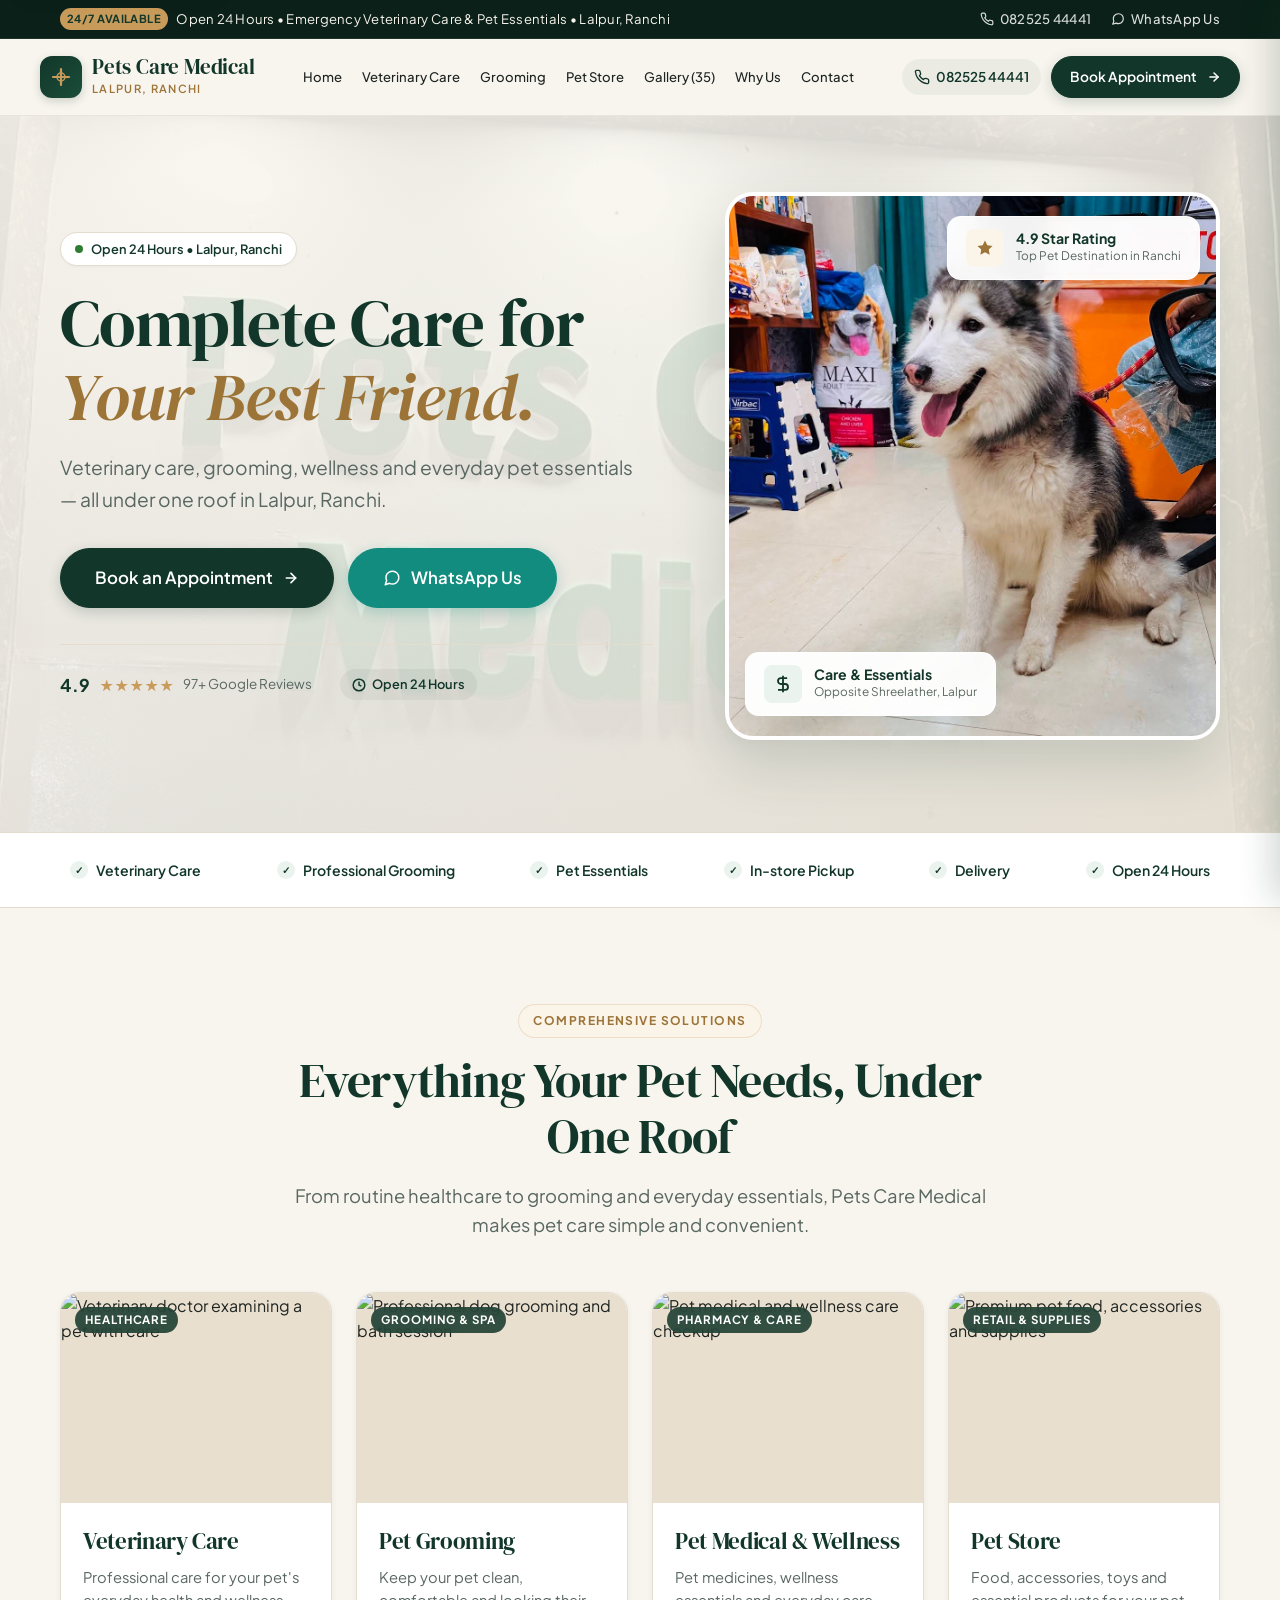
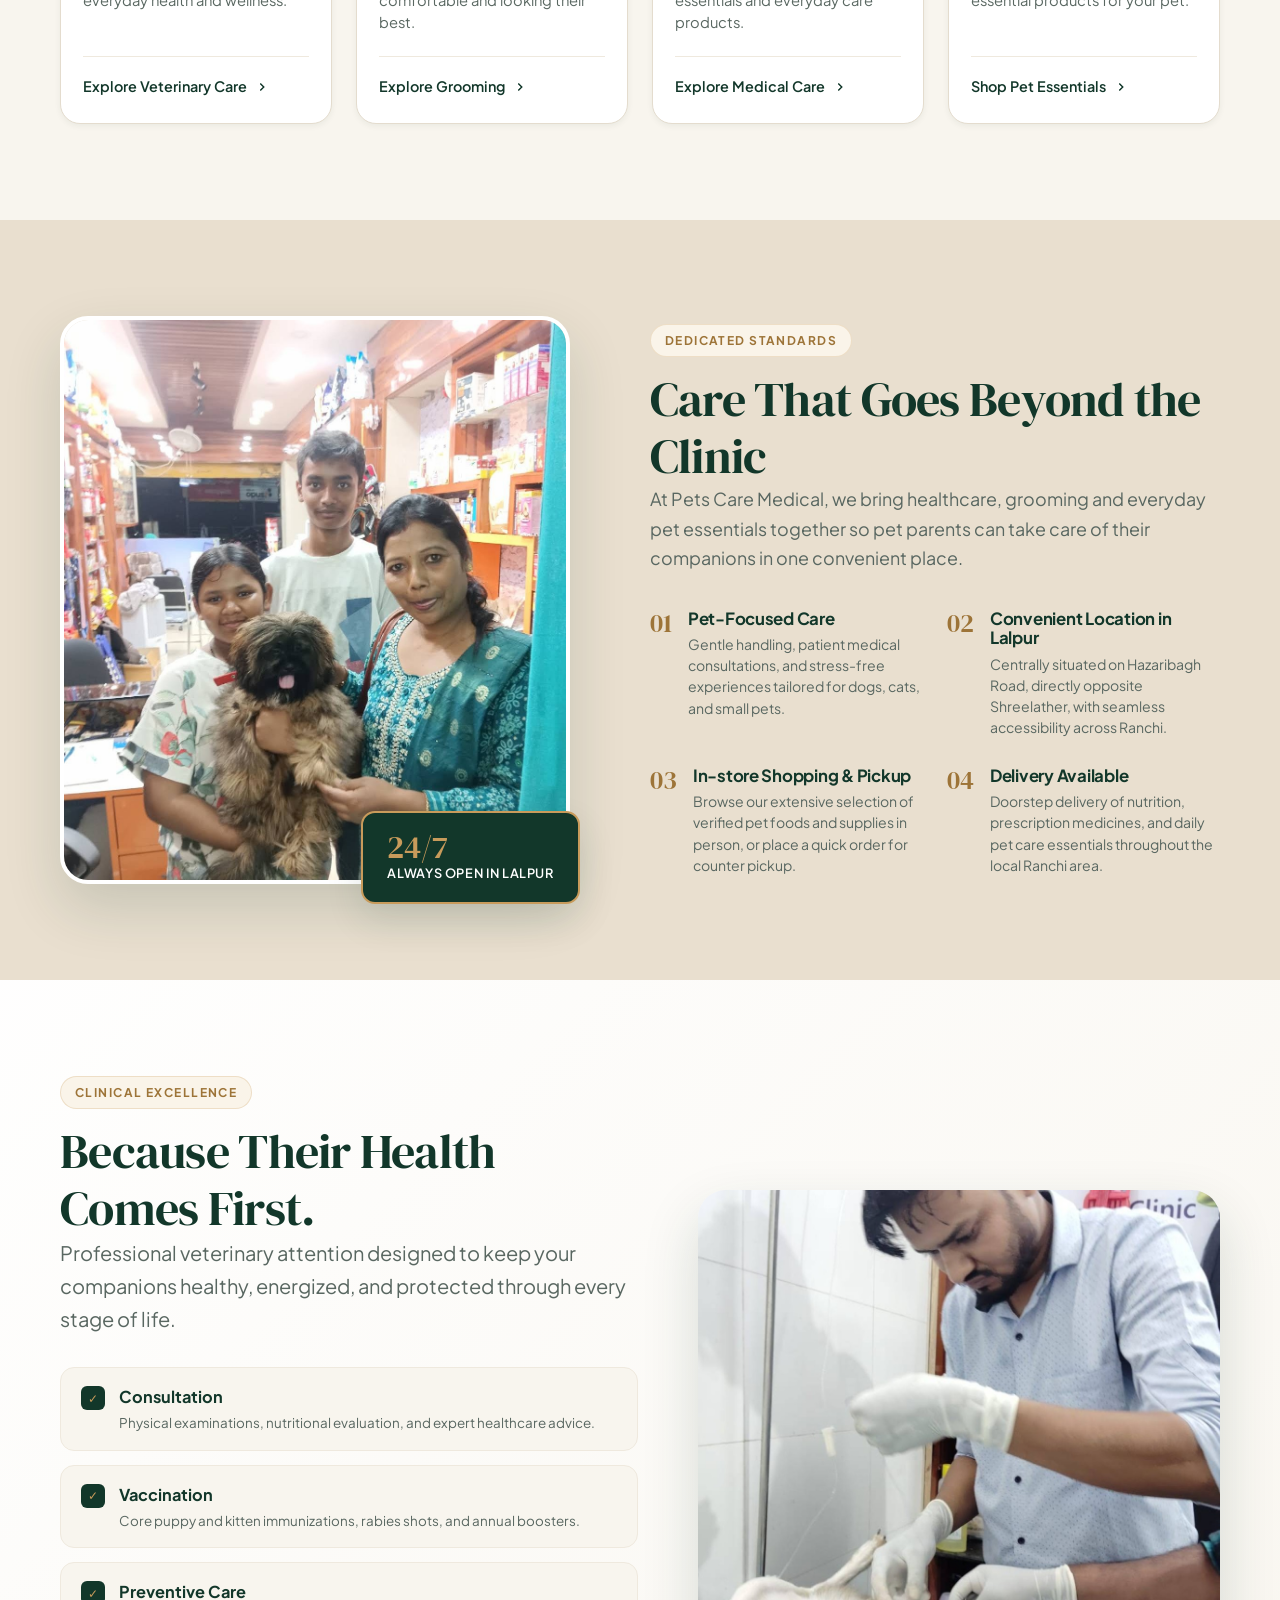
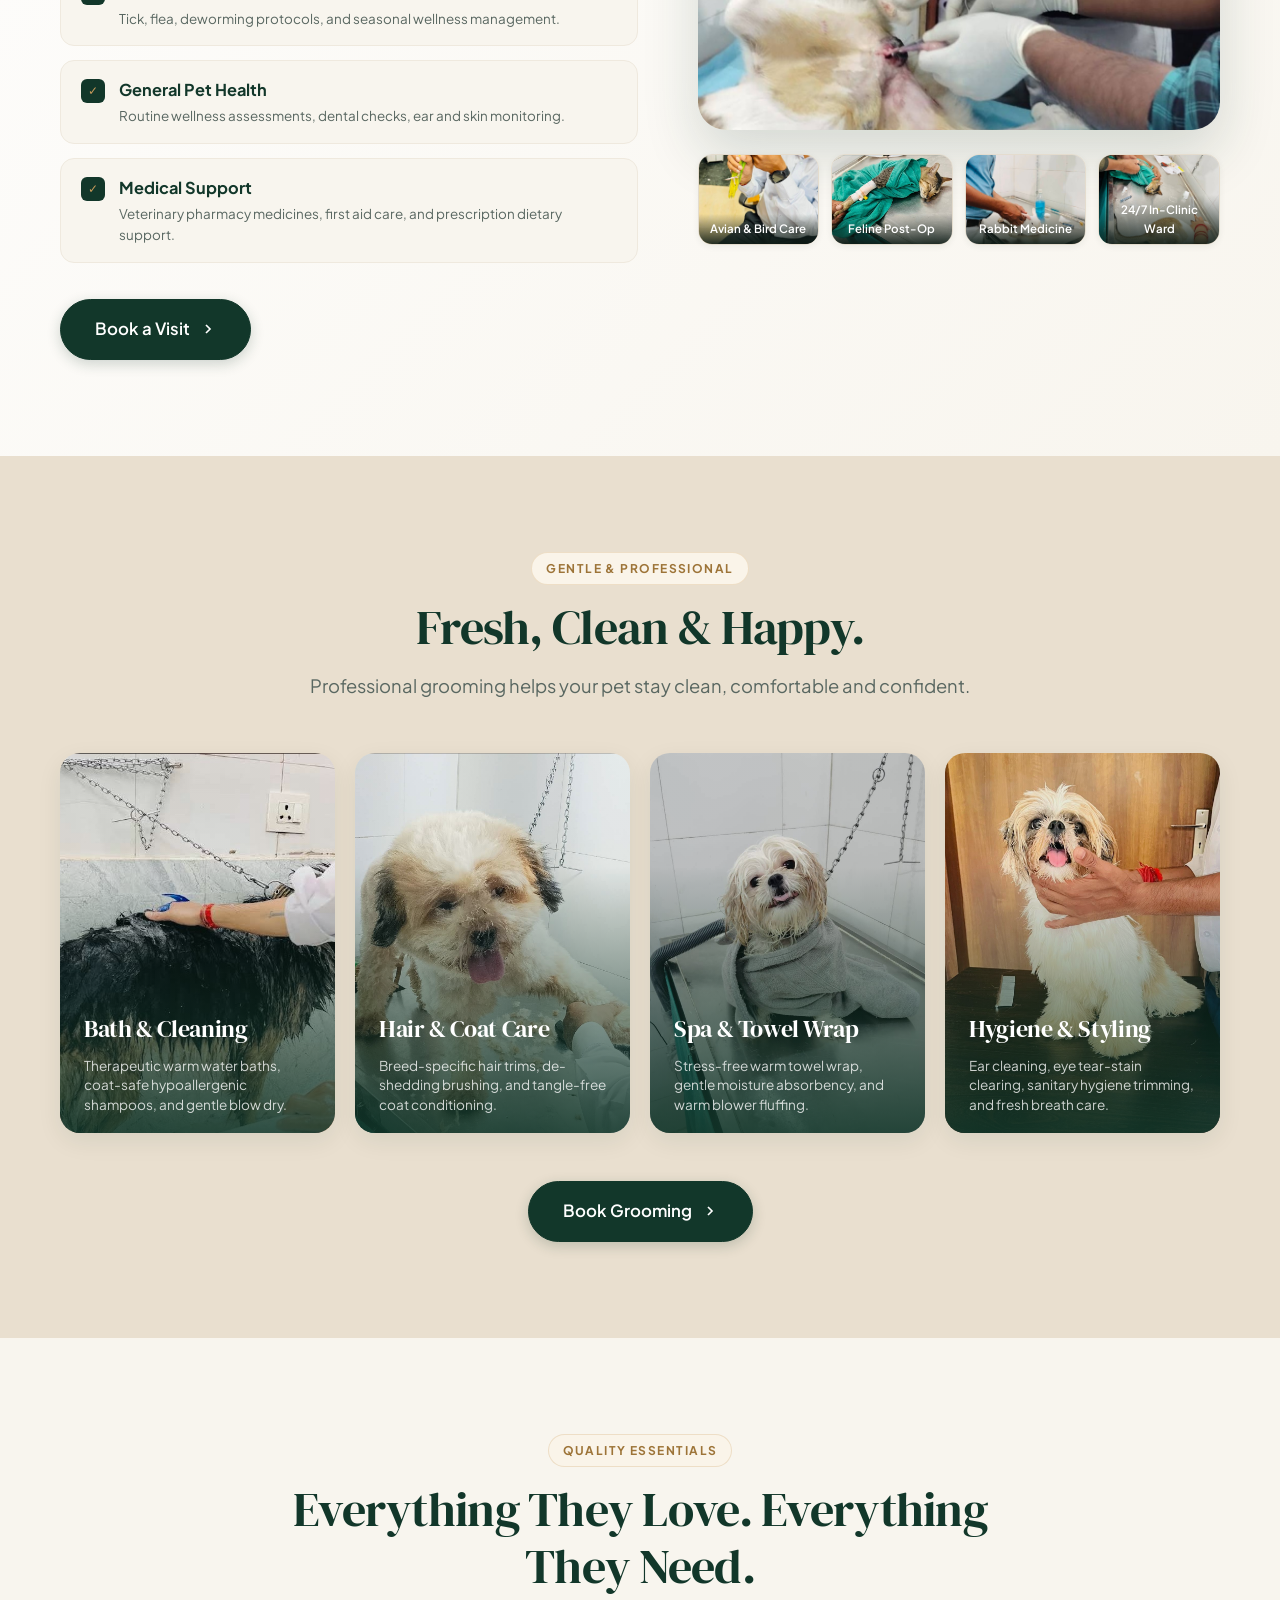
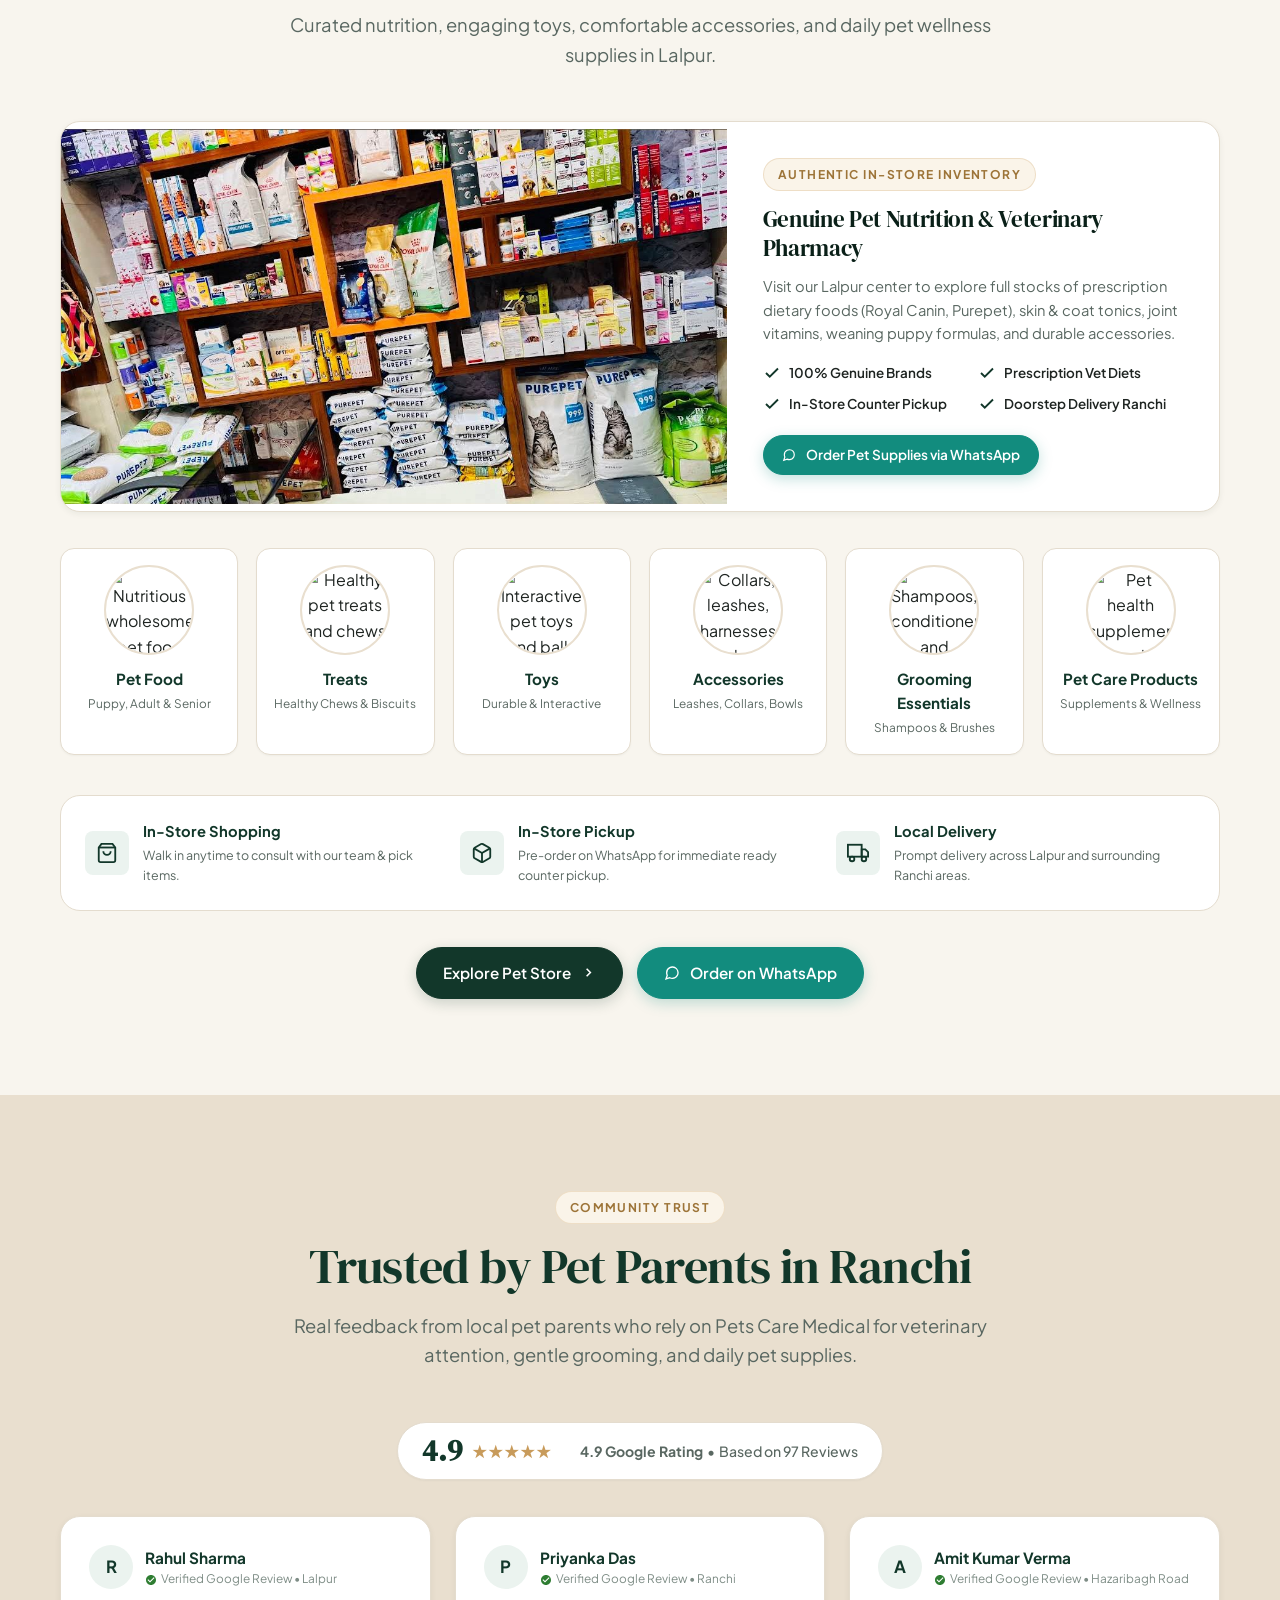
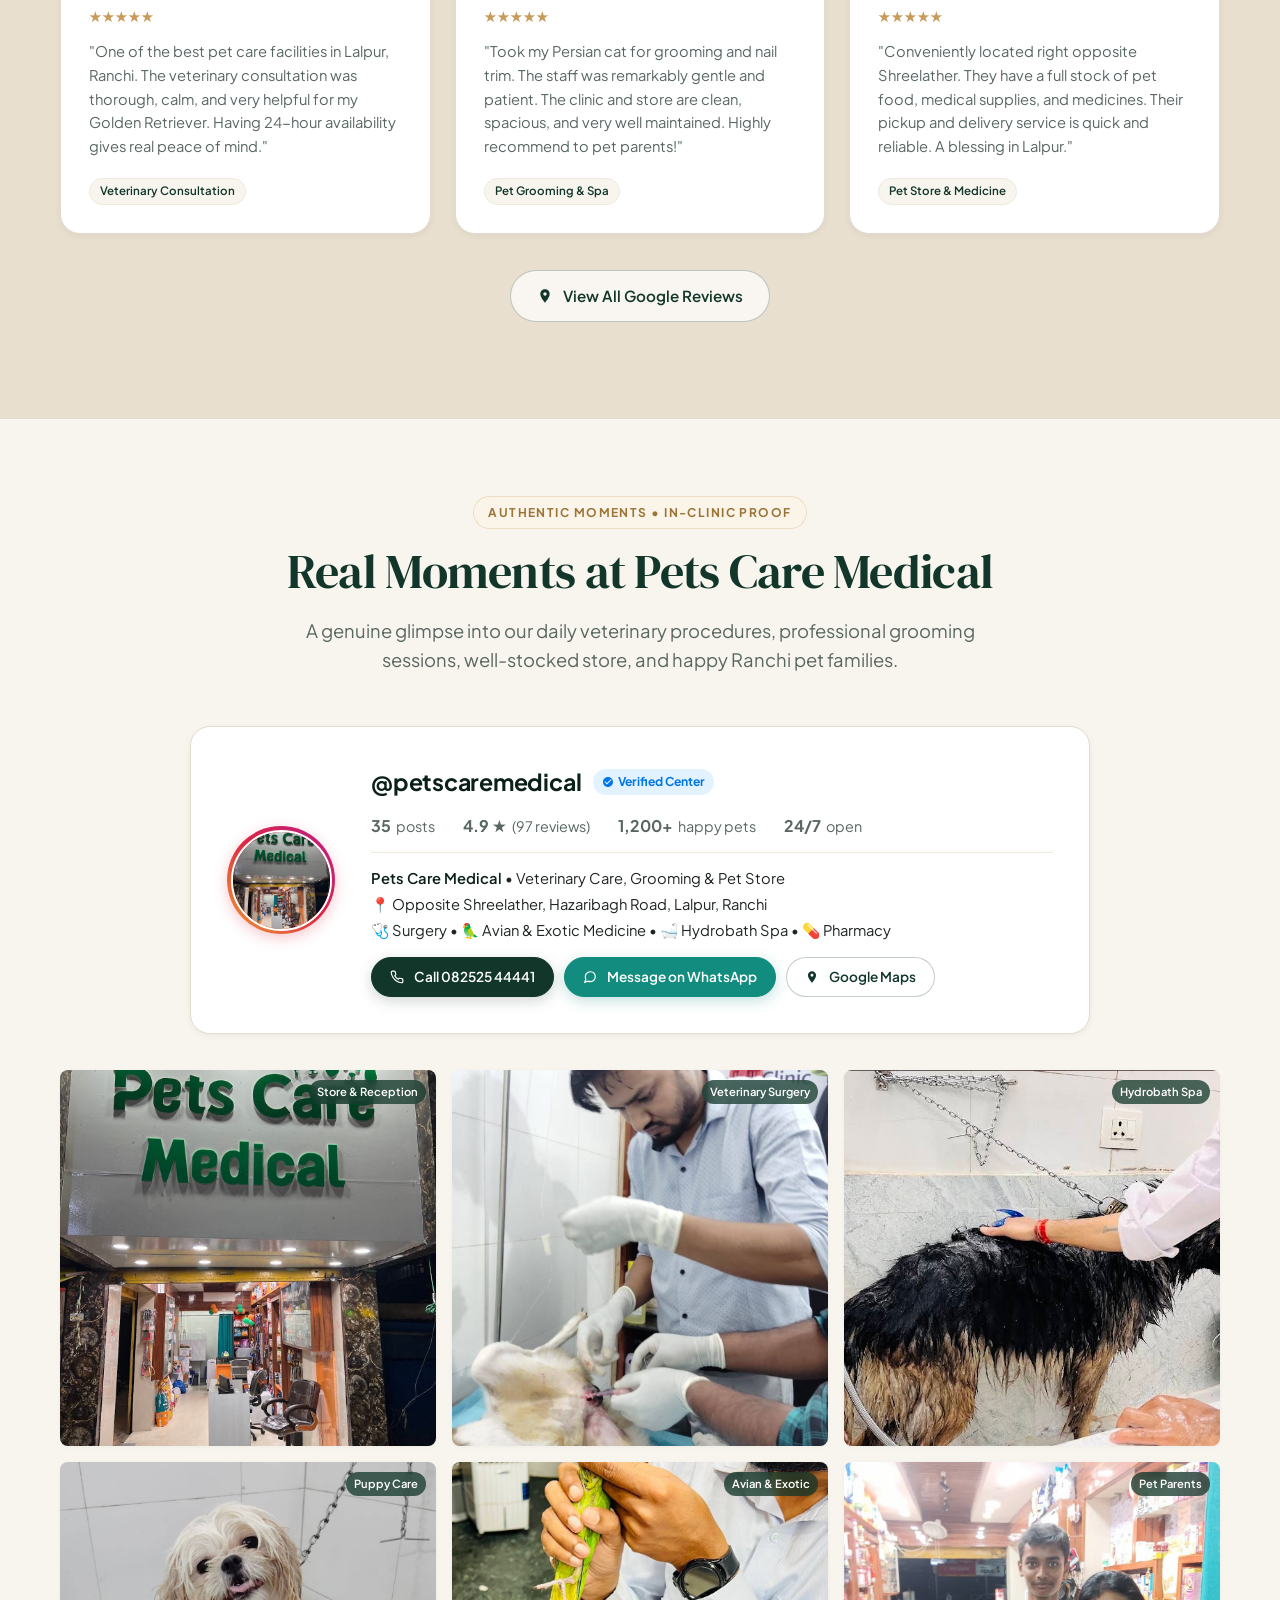
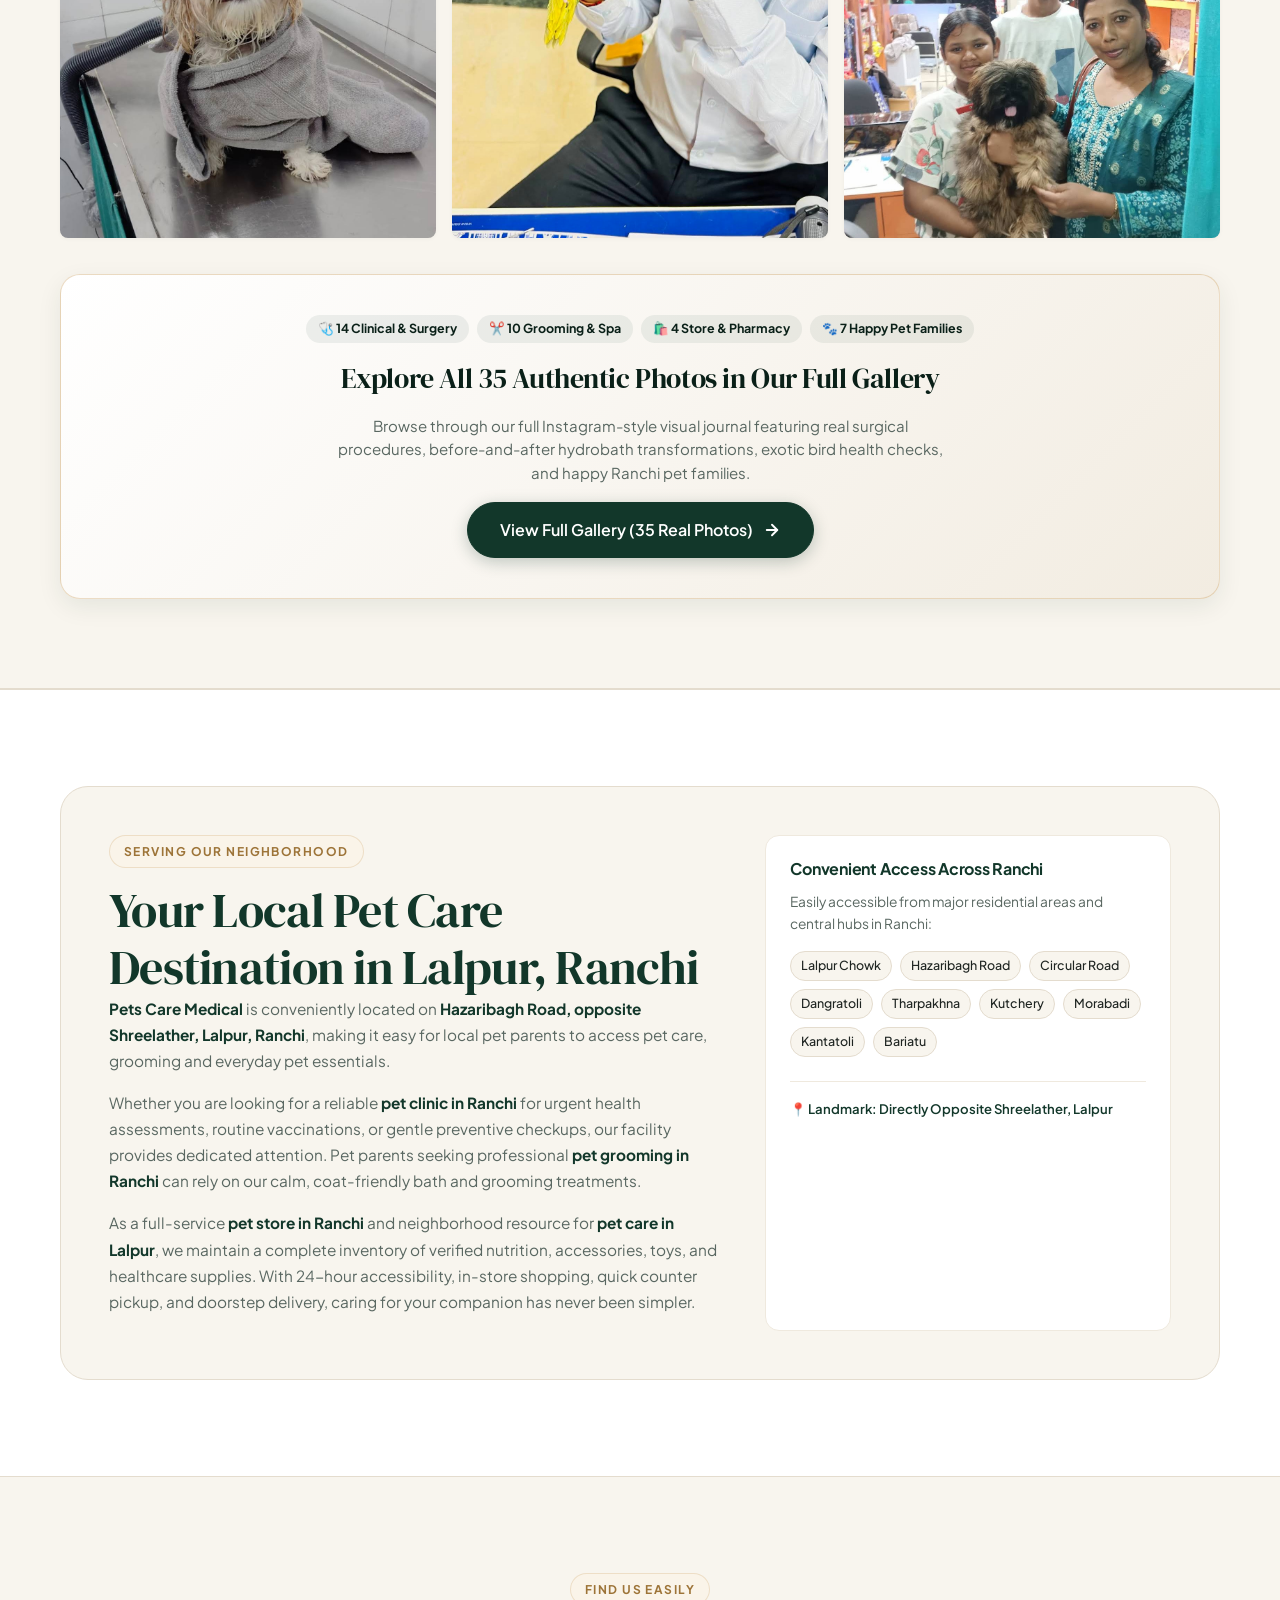
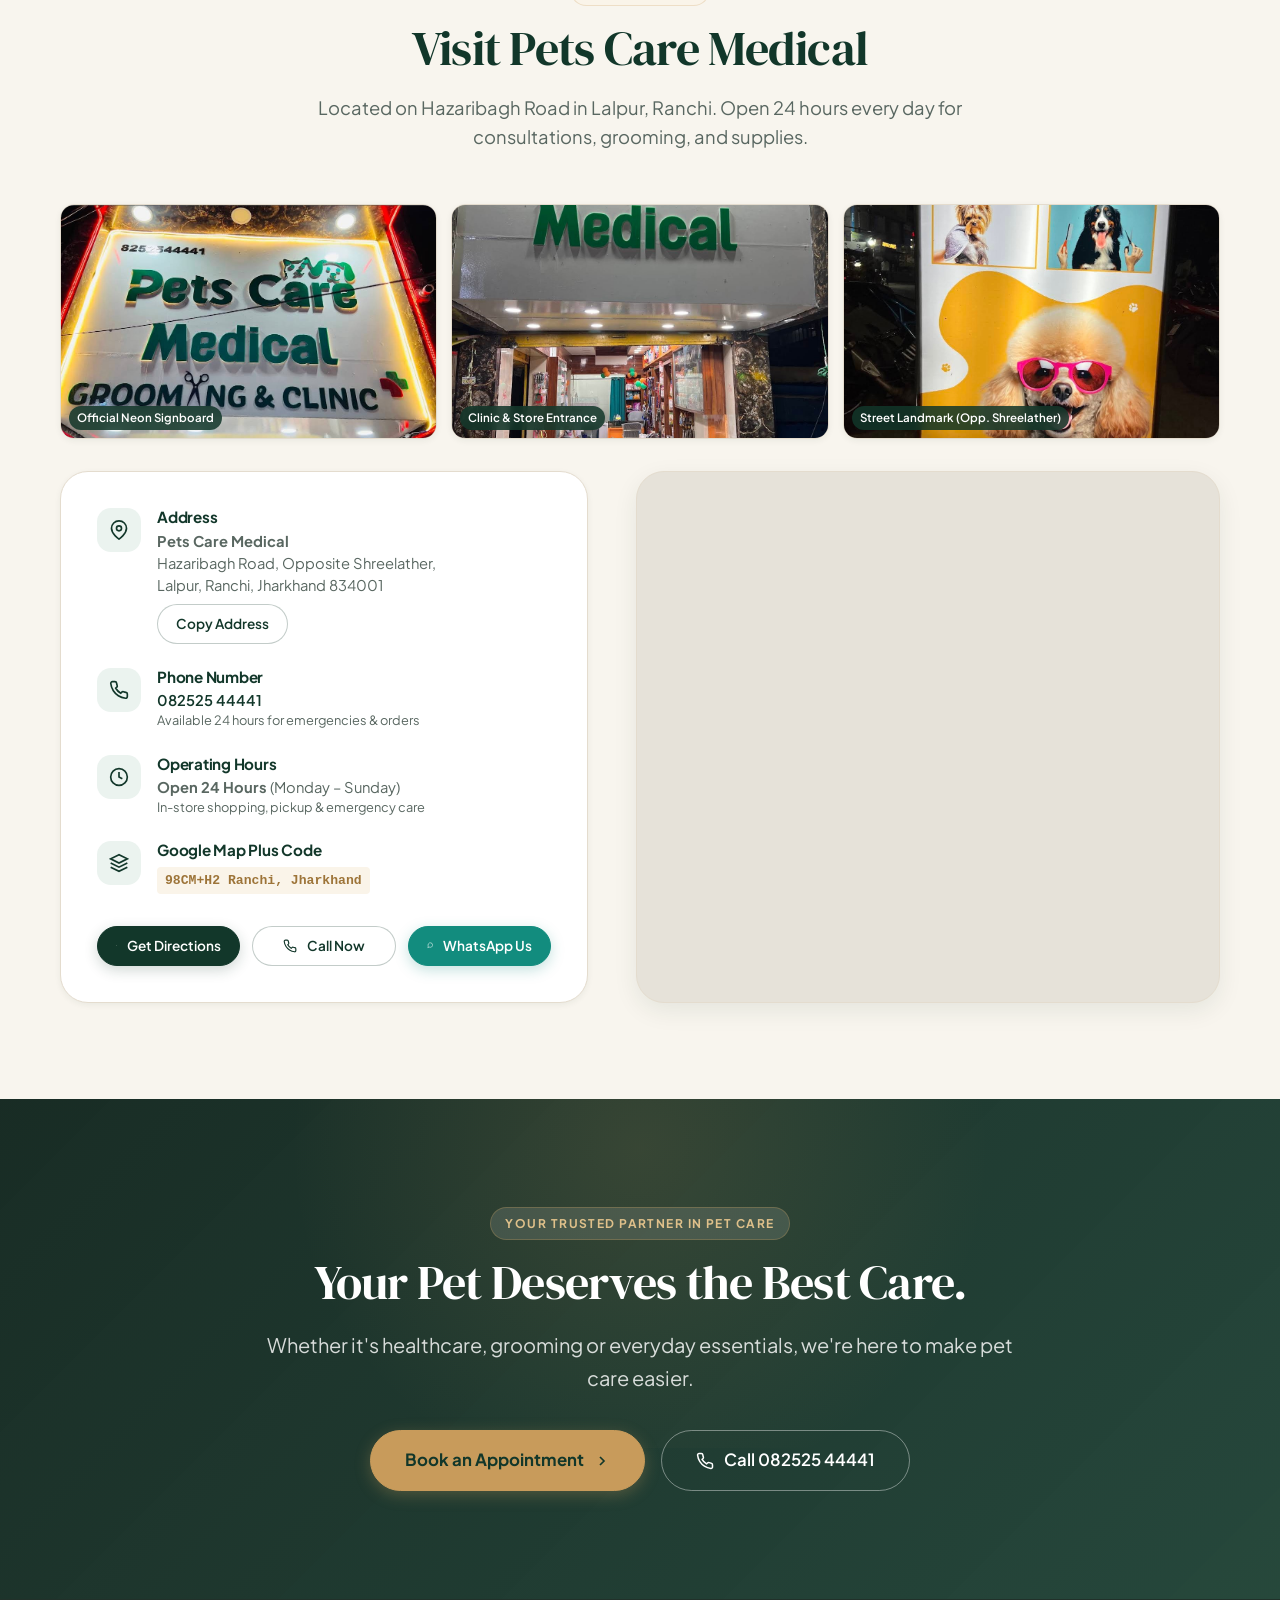
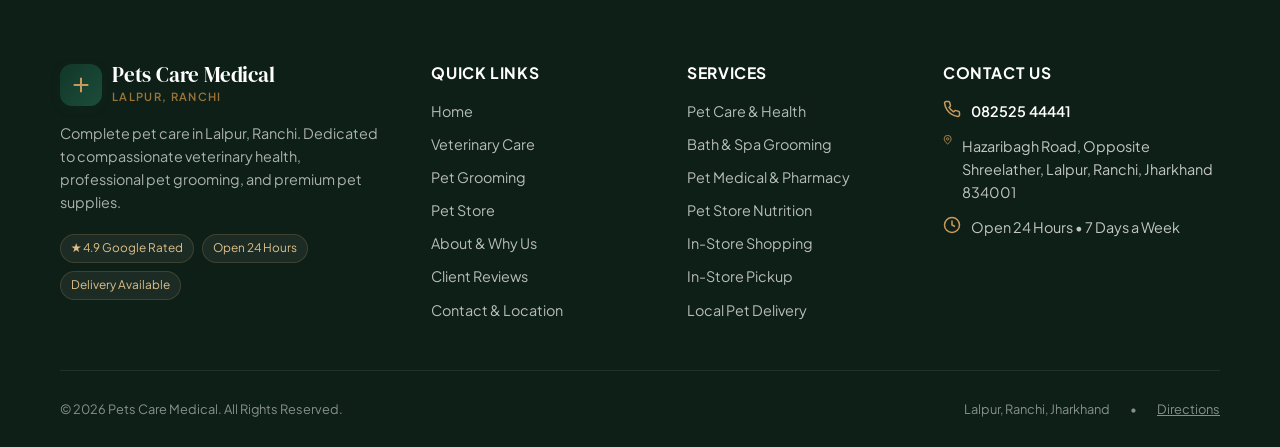
==== index.html @ 728cc9de "Initial commit: Pets Care Medical luxury website with dedicated pages and 35 real photos" ====
<!DOCTYPE html>
<html lang="en">
<head>
  <meta charset="UTF-8">
  <meta name="viewport" content="width=device-width, initial-scale=1.0, viewport-fit=cover">
  
  <!-- Primary SEO Meta Tags -->
  <title>Pets Care Medical | Pet Care, Grooming &amp; Pet Store in Ranchi</title>
  <meta name="title" content="Pets Care Medical | Pet Care, Grooming &amp; Pet Store in Ranchi">
  <meta name="description" content="Pets Care Medical in Lalpur, Ranchi offers pet care, grooming, medical essentials, pet products, in-store shopping, pickup and delivery. Visit us on Hazaribagh Road.">
  <meta name="keywords" content="pet care in Ranchi, pet store in Ranchi, pet grooming in Ranchi, pet clinic in Ranchi, pet care in Lalpur, pet store in Lalpur, veterinary care in Ranchi">
  <meta name="author" content="Pets Care Medical">
  <meta name="robots" content="index, follow">
  <link rel="canonical" href="https://petscaremedical.com/">
  
  <!-- Open Graph / Facebook -->
  <meta property="og:type" content="business.business">
  <meta property="og:url" content="https://petscaremedical.com/">
  <meta property="og:title" content="Pets Care Medical | Pet Care, Grooming &amp; Pet Store in Ranchi">
  <meta property="og:description" content="Complete care for your best friend. Veterinary care, grooming, wellness and everyday pet essentials under one roof in Lalpur, Ranchi. Open 24 Hours.">
  <meta property="og:image" content="assets/real/real_02.jpg">
  <meta property="og:locale" content="en_IN">
  
  <!-- Twitter -->
  <meta property="twitter:card" content="summary_large_image">
  <meta property="twitter:url" content="https://petscaremedical.com/">
  <meta property="twitter:title" content="Pets Care Medical | Pet Care, Grooming &amp; Pet Store in Ranchi">
  <meta property="twitter:description" content="Complete care for your best friend in Lalpur, Ranchi. Veterinary care, grooming &amp; pet store open 24 hours.">
  <meta property="twitter:image" content="assets/real/real_02.jpg">

  <!-- Favicon -->
  <link rel="icon" type="image/svg+xml" href="favicon.svg">
  <link rel="apple-touch-icon" href="favicon.svg">

  <!-- Google Fonts: DM Serif Display & Plus Jakarta Sans -->
  <link rel="preconnect" href="https://fonts.googleapis.com">
  <link rel="preconnect" href="https://fonts.gstatic.com" crossorigin>
  <link href="https://fonts.googleapis.com/css2?family=DM+Serif+Display:ital@0;1&family=Plus+Jakarta+Sans:wght@300;400;500;600;700&display=swap" rel="stylesheet">

  <!-- Stylesheet -->
  <link rel="stylesheet" href="styles.css">

  <!-- LocalBusiness & VeterinaryCare Schema.org Structured Data -->
  <script type="application/ld+json">
  {
    "@context": "https://schema.org",
    "@type": ["PetStore", "VeterinaryCare", "LocalBusiness"],
    "@id": "https://petscaremedical.com/#localbusiness",
    "name": "Pets Care Medical",
    "image": "assets/real/real_02.jpg",
    "telephone": "+918252544441",
    "url": "https://petscaremedical.com/",
    "priceRange": "$$",
    "address": {
      "@type": "PostalAddress",
      "streetAddress": "Hazaribagh Road, Opposite Shreelather, Lalpur",
      "addressLocality": "Ranchi",
      "addressRegion": "Jharkhand",
      "postalCode": "834001",
      "addressCountry": "IN"
    },
    "geo": {
      "@type": "GeoCoordinates",
      "latitude": 23.372,
      "longitude": 85.334
    },
    "openingHoursSpecification": [
      {
        "@type": "OpeningHoursSpecification",
        "dayOfWeek": [
          "Monday",
          "Tuesday",
          "Wednesday",
          "Thursday",
          "Friday",
          "Saturday",
          "Sunday"
        ],
        "opens": "00:00",
        "closes": "23:59"
      }
    ],
    "aggregateRating": {
      "@type": "AggregateRating",
      "ratingValue": "4.9",
      "reviewCount": "97",
      "bestRating": "5",
      "worstRating": "1"
    },
    "hasMap": "https://www.google.com/maps/search/?api=1&query=Pets+Care+Medical+Lalpur+Ranchi",
    "hasOfferCatalog": {
      "@type": "OfferCatalog",
      "name": "Pet Services & Supplies",
      "itemListElement": [
        {
          "@type": "Offer",
          "itemOffered": {
            "@type": "Service",
            "name": "Veterinary Care & Consultation"
          }
        },
        {
          "@type": "Offer",
          "itemOffered": {
            "@type": "Service",
            "name": "Professional Pet Grooming"
          }
        },
        {
          "@type": "Offer",
          "itemOffered": {
            "@type": "Service",
            "name": "Pet Medical & Healthcare Essentials"
          }
        },
        {
          "@type": "Offer",
          "itemOffered": {
            "@type": "Service",
            "name": "Pet Store Foods, Toys & Accessories"
          }
        }
      ]
    }
  }
  </script>
</head>
<body>
  <!-- Accessibility: Skip to Content -->
  <a href="#main-content" class="skip-link">Skip to main content</a>

  <!-- Top Announcement Bar -->
  <aside class="top-announcement" aria-label="Operating Hours & Emergency Hotline">
    <div class="container">
      <div class="announcement-item">
        <span class="announcement-badge">24/7 Available</span>
        <span>Open 24 Hours • Emergency Veterinary Care &amp; Pet Essentials • Lalpur, Ranchi</span>
      </div>
      <div class="announcement-links">
        <a href="tel:08252544441" class="announcement-link">
          <svg width="14" height="14" viewBox="0 0 24 24" fill="none" stroke="currentColor" stroke-width="2" stroke-linecap="round" stroke-linejoin="round"><path d="M22 16.92v3a2 2 0 0 1-2.18 2 19.79 19.79 0 0 1-8.63-3.07 19.5 19.5 0 0 1-6-6 19.79 19.79 0 0 1-3.07-8.67A2 2 0 0 1 4.11 2h3a2 2 0 0 1 2 1.72 12.84 12.84 0 0 0 .7 2.81 2 2 0 0 1-.45 2.11L8.09 9.91a16 16 0 0 0 6 6l1.27-1.27a2 2 0 0 1 2.11-.45 12.84 12.84 0 0 0 2.81.7A2 2 0 0 1 22 16.92z"></path></svg>
          082525 44441
        </a>
        <a href="https://wa.me/918252544441?text=Hi%20Pets%20Care%20Medical%2C%20I%20would%20like%20to%20inquire%20about%20pet%20care" target="_blank" rel="noopener noreferrer" class="announcement-link">
          <svg width="14" height="14" viewBox="0 0 24 24" fill="none" stroke="currentColor" stroke-width="2" stroke-linecap="round" stroke-linejoin="round"><path d="M21 11.5a8.38 8.38 0 0 1-.9 3.8 8.5 8.5 0 0 1-7.6 4.7 8.38 8.38 0 0 1-3.8-.9L3 21l1.9-5.7a8.38 8.38 0 0 1-.9-3.8 8.5 8.5 0 0 1 4.7-7.6 8.38 8.38 0 0 1 3.8-.9h.5a8.48 8.48 0 0 1 8 8v.5z"></path></svg>
          WhatsApp Us
        </a>
      </div>
    </div>
  </aside>

  <!-- Sticky Header / Navigation -->
  <header class="site-header" id="siteHeader">
    <div class="container">
      <div class="header-inner">
        <!-- Logo -->
        <a href="#" class="brand-logo" aria-label="Pets Care Medical Home">
          <div class="logo-symbol">
            <svg width="24" height="24" viewBox="0 0 24 24" fill="none" stroke="currentColor" stroke-width="2.2" stroke-linecap="round" stroke-linejoin="round">
              <path d="M12 4v16M4 12h16"></path>
              <circle cx="12" cy="12" r="4" fill="none" stroke="currentColor" stroke-width="1.5"></circle>
            </svg>
          </div>
          <div class="logo-text">
            <span class="logo-title">Pets Care Medical</span>
            <span class="logo-subtitle">Lalpur, Ranchi</span>
          </div>
        </a>

        <!-- Desktop Navigation Links - Strictly One Line -->
        <nav class="nav-desktop" aria-label="Primary Navigation">
          <a href="index.html" class="nav-link active">Home</a>
          <a href="veterinary.html" class="nav-link">Veterinary Care</a>
          <a href="grooming.html" class="nav-link">Grooming</a>
          <a href="store.html" class="nav-link">Pet Store</a>
          <a href="gallery.html" class="nav-link">Gallery (35)</a>
          <a href="about.html" class="nav-link">Why Us</a>
          <a href="contact.html" class="nav-link">Contact</a>
        </nav>

        <!-- Right Header CTAs -->
        <div class="header-actions">
          <a href="tel:08252544441" class="header-phone-link" aria-label="Call Pets Care Medical">
            <svg width="16" height="16" viewBox="0 0 24 24" fill="none" stroke="currentColor" stroke-width="2" stroke-linecap="round" stroke-linejoin="round"><path d="M22 16.92v3a2 2 0 0 1-2.18 2 19.79 19.79 0 0 1-8.63-3.07 19.5 19.5 0 0 1-6-6 19.79 19.79 0 0 1-3.07-8.67A2 2 0 0 1 4.11 2h3a2 2 0 0 1 2 1.72 12.84 12.84 0 0 0 .7 2.81 2 2 0 0 1-.45 2.11L8.09 9.91a16 16 0 0 0 6 6l1.27-1.27a2 2 0 0 1 2.11-.45 12.84 12.84 0 0 0 2.81.7A2 2 0 0 1 22 16.92z"></path></svg>
            <span>082525 44441</span>
          </a>
          <button type="button" class="btn btn-primary btn-sm header-cta-btn" data-open-modal="booking">
            <span>Book Appointment</span>
            <svg width="14" height="14" viewBox="0 0 24 24" fill="none" stroke="currentColor" stroke-width="2.5" stroke-linecap="round" stroke-linejoin="round"><line x1="5" y1="12" x2="19" y2="12"></line><polyline points="12 5 19 12 12 19"></polyline></svg>
          </button>
          <!-- Mobile Hamburger Toggle -->
          <button type="button" class="hamburger-btn" id="hamburgerBtn" aria-label="Open Navigation Menu" aria-expanded="false" aria-controls="mobileNavDrawer">
            <span class="hamburger-line"></span>
            <span class="hamburger-line"></span>
            <span class="hamburger-line"></span>
          </button>
        </div>
      </div>
    </div>
  </header>

  <!-- Mobile Navigation Drawer -->
  <div class="mobile-nav-backdrop" id="mobileNavBackdrop"></div>
  <aside class="mobile-nav-drawer" id="mobileNavDrawer" aria-label="Mobile Navigation">
    <div class="mobile-drawer-header">
      <div class="brand-logo">
        <div class="logo-symbol">
          <svg width="20" height="20" viewBox="0 0 24 24" fill="none" stroke="currentColor" stroke-width="2.2">
            <path d="M12 4v16M4 12h16"></path>
          </svg>
        </div>
        <div class="logo-text">
          <span class="logo-title">Pets Care Medical</span>
          <span class="logo-subtitle">Lalpur, Ranchi</span>
        </div>
      </div>
      <button type="button" class="drawer-close-btn" id="closeDrawerBtn" aria-label="Close Navigation Menu">
        <svg width="20" height="20" viewBox="0 0 24 24" fill="none" stroke="currentColor" stroke-width="2.2" stroke-linecap="round"><line x1="18" y1="6" x2="6" y2="18"></line><line x1="6" y1="6" x2="18" y2="18"></line></svg>
      </button>
    </div>

    <nav class="mobile-nav-list">
      <a href="#" class="mobile-nav-link">Home <span>→</span></a>
      <a href="#veterinary" class="mobile-nav-link">Veterinary Care <span>→</span></a>
      <a href="#grooming" class="mobile-nav-link">Pet Grooming <span>→</span></a>
      <a href="#pet-store" class="mobile-nav-link">Pet Store <span>→</span></a>
      <a href="gallery.html" class="mobile-nav-link">Real Gallery (35 Photos) <span>→</span></a>
      <a href="#why-us" class="mobile-nav-link">Why Choose Us <span>→</span></a>
      <a href="#reviews" class="mobile-nav-link">Patient Reviews <span>→</span></a>
      <a href="#location" class="mobile-nav-link">Visit &amp; Contact <span>→</span></a>
    </nav>

    <div class="mobile-drawer-contact">
      <button type="button" class="btn btn-primary" data-open-modal="booking" style="width: 100%;">
        Book Appointment
      </button>
      <a href="https://wa.me/918252544441?text=Hi%20Pets%20Care%20Medical%2C%20I%20would%20like%20to%20inquire%20about%20pet%20services" target="_blank" rel="noopener noreferrer" class="btn btn-whatsapp" style="width: 100%;">
        <svg width="18" height="18" viewBox="0 0 24 24" fill="none" stroke="currentColor" stroke-width="2"><path d="M21 11.5a8.38 8.38 0 0 1-.9 3.8 8.5 8.5 0 0 1-7.6 4.7 8.38 8.38 0 0 1-3.8-.9L3 21l1.9-5.7a8.38 8.38 0 0 1-.9-3.8 8.5 8.5 0 0 1 4.7-7.6 8.38 8.38 0 0 1 3.8-.9h.5a8.48 8.48 0 0 1 8 8v.5z"></path></svg>
        WhatsApp Us
      </a>
      <a href="tel:08252544441" class="btn btn-secondary" style="width: 100%;">
        <svg width="16" height="16" viewBox="0 0 24 24" fill="none" stroke="currentColor" stroke-width="2"><path d="M22 16.92v3a2 2 0 0 1-2.18 2 19.79 19.79 0 0 1-8.63-3.07 19.5 19.5 0 0 1-6-6 19.79 19.79 0 0 1-3.07-8.67A2 2 0 0 1 4.11 2h3a2 2 0 0 1 2 1.72 12.84 12.84 0 0 0 .7 2.81 2 2 0 0 1-.45 2.11L8.09 9.91a16 16 0 0 0 6 6l1.27-1.27a2 2 0 0 1 2.11-.45 12.84 12.84 0 0 0 2.81.7A2 2 0 0 1 22 16.92z"></path></svg>
        Call 082525 44441
      </a>
    </div>
  </aside>

  <!-- Main Content Landmark -->
  <main id="main-content">

  <!-- Hero Section -->
  <section class="hero-section" aria-labelledby="heroHeadline">
    <div class="container">
      <div class="hero-grid">
        <!-- Hero Left Column: Editorial Headline & Actions -->
        <div class="hero-content fade-in-up">
          <div class="hero-eyebrow">
            <span class="pulse-dot"></span>
            <span>Open 24 Hours • Lalpur, Ranchi</span>
          </div>
          
          <h1 class="hero-headline" id="heroHeadline">
            Complete Care for <em>Your Best Friend.</em>
          </h1>
          
          <p class="hero-description">
            Veterinary care, grooming, wellness and everyday pet essentials — all under one roof in Lalpur, Ranchi.
          </p>

          <div class="hero-ctas">
            <button type="button" class="btn btn-primary btn-lg" data-open-modal="booking" data-service="Veterinary Consultation">
              <span>Book an Appointment</span>
              <svg width="16" height="16" viewBox="0 0 24 24" fill="none" stroke="currentColor" stroke-width="2.5" stroke-linecap="round" stroke-linejoin="round"><line x1="5" y1="12" x2="19" y2="12"></line><polyline points="12 5 19 12 12 19"></polyline></svg>
            </button>
            <a href="https://wa.me/918252544441?text=Hi%20Pets%20Care%20Medical%2C%20I%20would%20like%20to%20inquire%20about%20pet%20services" target="_blank" rel="noopener noreferrer" class="btn btn-whatsapp btn-lg">
              <svg width="18" height="18" viewBox="0 0 24 24" fill="none" stroke="currentColor" stroke-width="2" stroke-linecap="round" stroke-linejoin="round"><path d="M21 11.5a8.38 8.38 0 0 1-.9 3.8 8.5 8.5 0 0 1-7.6 4.7 8.38 8.38 0 0 1-3.8-.9L3 21l1.9-5.7a8.38 8.38 0 0 1-.9-3.8 8.5 8.5 0 0 1 4.7-7.6 8.38 8.38 0 0 1 3.8-.9h.5a8.48 8.48 0 0 1 8 8v.5z"></path></svg>
              <span>WhatsApp Us</span>
            </a>
          </div>

          <!-- Trust Row -->
          <div class="trust-row">
            <div class="trust-item">
              <div class="trust-rating-val">4.9</div>
              <div class="trust-rating-stars" aria-label="4.9 out of 5 stars">
                <span>★</span><span>★</span><span>★</span><span>★</span><span>★</span>
              </div>
              <div class="trust-label">97+ Google Reviews</div>
            </div>

            <div class="trust-badge-pill">
              <svg width="14" height="14" viewBox="0 0 24 24" fill="none" stroke="currentColor" stroke-width="2.5"><circle cx="12" cy="12" r="10"></circle><polyline points="12 6 12 12 16 14"></polyline></svg>
              <span>Open 24 Hours</span>
            </div>
          </div>
        </div>

        <!-- Hero Right Column: Real Clinic Photography -->
        <div class="hero-media-wrapper fade-in-up">
          <div class="hero-image-frame">
            <img 
              src="assets/real/real_13.jpg" 
              alt="Siberian Husky patient resting comfortably at the doctor consultation desk inside Pets Care Medical Lalpur Ranchi" 
              width="1000" 
              height="750"
              loading="eager"
            >
            <!-- Floating Badge: 24/7 Care -->
            <div class="hero-floating-badge badge-bottom-left">
              <div class="badge-icon-box">
                <svg width="20" height="20" viewBox="0 0 24 24" fill="none" stroke="currentColor" stroke-width="2.2"><path d="M12 2v20M17 5H9.5a3.5 3.5 0 0 0 0 7h5a3.5 3.5 0 0 1 0 7H6"></path></svg>
              </div>
              <div>
                <div class="badge-title">Care &amp; Essentials</div>
                <div class="badge-sub">Opposite Shreelather, Lalpur</div>
              </div>
            </div>

            <!-- Floating Badge: Trusted -->
            <div class="hero-floating-badge badge-top-right">
              <div class="badge-icon-box gold">
                <svg width="18" height="18" viewBox="0 0 24 24" fill="currentColor"><polygon points="12 2 15.09 8.26 22 9.27 17 14.14 18.18 21.02 12 17.77 5.82 21.02 7 14.14 2 9.27 8.91 8.26 12 2"></polygon></svg>
              </div>
              <div>
                <div class="badge-title">4.9 Star Rating</div>
                <div class="badge-sub">Top Pet Destination in Ranchi</div>
              </div>
            </div>
          </div>
        </div>
      </div>
    </div>
  </section>

  <!-- Trust Bar Strip -->
  <section class="trust-strip-section" aria-label="Key Service Highlights">
    <div class="container">
      <div class="trust-strip-inner">
        <div class="trust-strip-item">
          <span class="trust-check-icon">✓</span>
          <span>Veterinary Care</span>
        </div>
        <div class="trust-strip-item">
          <span class="trust-check-icon">✓</span>
          <span>Professional Grooming</span>
        </div>
        <div class="trust-strip-item">
          <span class="trust-check-icon">✓</span>
          <span>Pet Essentials</span>
        </div>
        <div class="trust-strip-item">
          <span class="trust-check-icon">✓</span>
          <span>In-store Pickup</span>
        </div>
        <div class="trust-strip-item">
          <span class="trust-check-icon">✓</span>
          <span>Delivery</span>
        </div>
        <div class="trust-strip-item">
          <span class="trust-check-icon">✓</span>
          <span>Open 24 Hours</span>
        </div>
      </div>
    </div>
  </section>

  <!-- Services Section -->
  <section class="section" id="services" aria-labelledby="servicesTitle">
    <div class="container">
      <div class="section-header fade-in-up">
        <span class="section-tag">Comprehensive Solutions</span>
        <h2 id="servicesTitle">Everything Your Pet Needs, Under One Roof</h2>
        <p>From routine healthcare to grooming and everyday essentials, Pets Care Medical makes pet care simple and convenient.</p>
      </div>

      <div class="services-grid">
        <!-- CARD 1: Veterinary Care -->
        <article class="service-card fade-in-up">
          <div class="service-card-media">
            <span class="service-card-tag">Healthcare</span>
            <img 
              src="https://images.unsplash.com/photo-1548767797-d8c844163c4c?auto=format&fit=crop&w=700&q=80" 
              alt="Veterinary doctor examining a pet with care" 
              width="700" 
              height="450"
              loading="lazy"
            >
          </div>
          <div class="service-card-body">
            <h3 class="service-card-title">Veterinary Care</h3>
            <p class="service-card-desc">Professional care for your pet's everyday health and wellness.</p>
            <div class="service-card-footer">
              <a href="#veterinary" class="service-link">
                <span>Explore Veterinary Care</span>
                <svg width="14" height="14" viewBox="0 0 24 24" fill="none" stroke="currentColor" stroke-width="2.5"><polyline points="9 18 15 12 9 6"></polyline></svg>
              </a>
            </div>
          </div>
        </article>

        <!-- CARD 2: Pet Grooming -->
        <article class="service-card fade-in-up">
          <div class="service-card-media">
            <span class="service-card-tag">Grooming &amp; Spa</span>
            <img 
              src="https://images.unsplash.com/photo-1516734212186-a967f81ad0d7?auto=format&fit=crop&w=700&q=80" 
              alt="Professional dog grooming and bath session" 
              width="700" 
              height="450"
              loading="lazy"
            >
          </div>
          <div class="service-card-body">
            <h3 class="service-card-title">Pet Grooming</h3>
            <p class="service-card-desc">Keep your pet clean, comfortable and looking their best.</p>
            <div class="service-card-footer">
              <a href="#grooming" class="service-link">
                <span>Explore Grooming</span>
                <svg width="14" height="14" viewBox="0 0 24 24" fill="none" stroke="currentColor" stroke-width="2.5"><polyline points="9 18 15 12 9 6"></polyline></svg>
              </a>
            </div>
          </div>
        </article>

        <!-- CARD 3: Pet Medical & Wellness -->
        <article class="service-card fade-in-up">
          <div class="service-card-media">
            <span class="service-card-tag">Pharmacy &amp; Care</span>
            <img 
              src="https://images.unsplash.com/photo-1574158622682-e40e69881006?auto=format&fit=crop&w=700&q=80" 
              alt="Pet medical and wellness care checkup" 
              width="700" 
              height="450"
              loading="lazy"
            >
          </div>
          <div class="service-card-body">
            <h3 class="service-card-title">Pet Medical &amp; Wellness</h3>
            <p class="service-card-desc">Pet medicines, wellness essentials and everyday care products.</p>
            <div class="service-card-footer">
              <button type="button" class="service-link" data-open-modal="booking" data-service="Pet Medical & Wellness" style="background:none;border:none;padding:0;cursor:pointer;">
                <span>Explore Medical Care</span>
                <svg width="14" height="14" viewBox="0 0 24 24" fill="none" stroke="currentColor" stroke-width="2.5"><polyline points="9 18 15 12 9 6"></polyline></svg>
              </button>
            </div>
          </div>
        </article>

        <!-- CARD 4: Pet Store -->
        <article class="service-card fade-in-up">
          <div class="service-card-media">
            <span class="service-card-tag">Retail &amp; Supplies</span>
            <img 
              src="https://images.unsplash.com/photo-1583511655857-d19b40a7a54e?auto=format&fit=crop&w=700&q=80" 
              alt="Premium pet food, accessories and supplies" 
              width="700" 
              height="450"
              loading="lazy"
            >
          </div>
          <div class="service-card-body">
            <h3 class="service-card-title">Pet Store</h3>
            <p class="service-card-desc">Food, accessories, toys and essential products for your pet.</p>
            <div class="service-card-footer">
              <a href="#pet-store" class="service-link">
                <span>Shop Pet Essentials</span>
                <svg width="14" height="14" viewBox="0 0 24 24" fill="none" stroke="currentColor" stroke-width="2.5"><polyline points="9 18 15 12 9 6"></polyline></svg>
              </a>
            </div>
          </div>
        </article>
      </div>
    </div>
  </section>

  <!-- Why Pets Care Medical Section -->
  <section class="section section-alt" id="why-us" aria-labelledby="whyTitle">
    <div class="container">
      <div class="why-grid">
        <!-- Left: Real Photo of Local Pet Parents -->
        <div class="why-image-column fade-in-up">
          <div class="why-image-frame">
            <img 
              src="assets/real/real_25.jpg" 
              alt="Happy pet parent family and their puppy visiting Pets Care Medical in Lalpur, Ranchi" 
              width="900" 
              height="650"
              loading="lazy"
            >
          </div>
          <div class="why-badge-experience">
            <div class="badge-exp-number">24/7</div>
            <div class="badge-exp-text">Always Open in Lalpur</div>
          </div>
        </div>

        <!-- Right: Editorial Narrative & 4 Numbered Points -->
        <div class="why-content-column fade-in-up">
          <span class="section-tag">Dedicated Standards</span>
          <h2 id="whyTitle">Care That Goes Beyond the Clinic</h2>
          <p class="why-lead-text">
            At Pets Care Medical, we bring healthcare, grooming and everyday pet essentials together so pet parents can take care of their companions in one convenient place.
          </p>

          <div class="features-numbered-list">
            <!-- 01 -->
            <div class="feature-numbered-item">
              <span class="feature-num">01</span>
              <div class="feature-info">
                <h4>Pet-Focused Care</h4>
                <p>Gentle handling, patient medical consultations, and stress-free experiences tailored for dogs, cats, and small pets.</p>
              </div>
            </div>

            <!-- 02 -->
            <div class="feature-numbered-item">
              <span class="feature-num">02</span>
              <div class="feature-info">
                <h4>Convenient Location in Lalpur</h4>
                <p>Centrally situated on Hazaribagh Road, directly opposite Shreelather, with seamless accessibility across Ranchi.</p>
              </div>
            </div>

            <!-- 03 -->
            <div class="feature-numbered-item">
              <span class="feature-num">03</span>
              <div class="feature-info">
                <h4>In-store Shopping &amp; Pickup</h4>
                <p>Browse our extensive selection of verified pet foods and supplies in person, or place a quick order for counter pickup.</p>
              </div>
            </div>

            <!-- 04 -->
            <div class="feature-numbered-item">
              <span class="feature-num">04</span>
              <div class="feature-info">
                <h4>Delivery Available</h4>
                <p>Doorstep delivery of nutrition, prescription medicines, and daily pet care essentials throughout the local Ranchi area.</p>
              </div>
            </div>
          </div>
        </div>
      </div>
    </div>
  </section>

  <!-- Veterinary Care Section (Dedicated Healthcare Focus) -->
  <section class="section vet-section" id="veterinary" aria-labelledby="vetSectionTitle">
    <div class="container">
      <div class="vet-grid">
        <div class="vet-content fade-in-up">
          <span class="section-tag">Clinical Excellence</span>
          <h2 id="vetSectionTitle">Because Their Health Comes First.</h2>
          <p class="lead">
            Professional veterinary attention designed to keep your companions healthy, energized, and protected through every stage of life.
          </p>

          <!-- Confirmed Service List -->
          <div class="vet-services-list">
            <div class="vet-service-item">
              <div class="vet-check-box">✓</div>
              <div>
                <div class="vet-item-title">Consultation</div>
                <div class="vet-item-sub">Physical examinations, nutritional evaluation, and expert healthcare advice.</div>
              </div>
            </div>

            <div class="vet-service-item">
              <div class="vet-check-box">✓</div>
              <div>
                <div class="vet-item-title">Vaccination</div>
                <div class="vet-item-sub">Core puppy and kitten immunizations, rabies shots, and annual boosters.</div>
              </div>
            </div>

            <div class="vet-service-item">
              <div class="vet-check-box">✓</div>
              <div>
                <div class="vet-item-title">Preventive Care</div>
                <div class="vet-item-sub">Tick, flea, deworming protocols, and seasonal wellness management.</div>
              </div>
            </div>

            <div class="vet-service-item">
              <div class="vet-check-box">✓</div>
              <div>
                <div class="vet-item-title">General Pet Health</div>
                <div class="vet-item-sub">Routine wellness assessments, dental checks, ear and skin monitoring.</div>
              </div>
            </div>

            <div class="vet-service-item">
              <div class="vet-check-box">✓</div>
              <div>
                <div class="vet-item-title">Medical Support</div>
                <div class="vet-item-sub">Veterinary pharmacy medicines, first aid care, and prescription dietary support.</div>
              </div>
            </div>
          </div>

          <button type="button" class="btn btn-primary btn-lg" data-open-modal="booking" data-service="Veterinary Consultation">
            <span>Book a Visit</span>
            <svg width="16" height="16" viewBox="0 0 24 24" fill="none" stroke="currentColor" stroke-width="2.5"><polyline points="9 18 15 12 9 6"></polyline></svg>
          </button>
        </div>

        <div class="vet-media-column fade-in-up">
          <div class="vet-media-frame">
            <img 
              src="assets/real/real_07.jpg" 
              alt="Veterinary doctor performing clinical surgical treatment under sterile IV monitoring at Pets Care Medical Ranchi" 
              width="900" 
              height="650"
              loading="lazy"
            >
          </div>

          <!-- Real Specialized Patient Cases Strip -->
          <div class="vet-cases-strip">
            <div class="vet-case-item">
              <img src="assets/real/real_10.jpg" alt="Avian medicine: Indian Ringneck Parrot clinical checkup by vet" loading="lazy">
              <span class="vet-case-label">Avian &amp; Bird Care</span>
            </div>
            <div class="vet-case-item">
              <img src="assets/real/real_24.jpg" alt="Feline post-operative surgical recovery with IV cannula" loading="lazy">
              <span class="vet-case-label">Feline Post-Op</span>
            </div>
            <div class="vet-case-item">
              <img src="assets/real/real_26.jpg" alt="Exotic rabbit medical examination on sterile surgical table" loading="lazy">
              <span class="vet-case-label">Rabbit Medicine</span>
            </div>
            <div class="vet-case-item">
              <img src="assets/real/real_32.jpg" alt="Continuous monitoring and 24/7 emergency clinical care" loading="lazy">
              <span class="vet-case-label">24/7 In-Clinic Ward</span>
            </div>
          </div>
        </div>
      </div>
    </div>
  </section>

  <!-- Grooming Section -->
  <section class="section section-alt" id="grooming" aria-labelledby="groomingTitle">
    <div class="container">
      <div class="section-header fade-in-up">
        <span class="section-tag">Gentle &amp; Professional</span>
        <h2 id="groomingTitle">Fresh, Clean &amp; Happy.</h2>
        <p>Professional grooming helps your pet stay clean, comfortable and confident.</p>
      </div>

      <div class="grooming-grid">
        <!-- Visual 1: Bath & Cleaning -->
        <div class="grooming-card fade-in-up" data-open-modal="booking" data-service="Bath & Cleaning">
          <img 
            src="assets/real/real_08.jpg" 
            alt="Dog receiving gentle hydrobath and deep cleaning lather in custom marble wash station at Pets Care Medical" 
            width="650" 
            height="450"
            loading="lazy"
          >
          <div class="grooming-card-overlay">
            <h3 class="grooming-card-title">Bath &amp; Cleaning</h3>
            <p class="grooming-card-desc">Therapeutic warm water baths, coat-safe hypoallergenic shampoos, and gentle blow dry.</p>
          </div>
        </div>

        <!-- Visual 2: Hair & Coat Care -->
        <div class="grooming-card fade-in-up" data-open-modal="booking" data-service="Hair & Coat Care">
          <img 
            src="assets/real/real_06.jpg" 
            alt="Professional breed-specific hair trimming and styling on grooming table at Pets Care Medical" 
            width="650" 
            height="450"
            loading="lazy"
          >
          <div class="grooming-card-overlay">
            <h3 class="grooming-card-title">Hair &amp; Coat Care</h3>
            <p class="grooming-card-desc">Breed-specific hair trims, de-shedding brushing, and tangle-free coat conditioning.</p>
          </div>
        </div>

        <!-- Visual 3: Spa Towel Wrap -->
        <div class="grooming-card fade-in-up" data-open-modal="booking" data-service="Spa & Towel Care">
          <img 
            src="assets/real/real_12.jpg" 
            alt="Shih Tzu puppy snugly wrapped in towel after warm spa bath at Pets Care Medical" 
            width="650" 
            height="450"
            loading="lazy"
          >
          <div class="grooming-card-overlay">
            <h3 class="grooming-card-title">Spa &amp; Towel Wrap</h3>
            <p class="grooming-card-desc">Stress-free warm towel wrap, gentle moisture absorbency, and warm blower fluffing.</p>
          </div>
        </div>

        <!-- Visual 4: Signature Styling -->
        <div class="grooming-card fade-in-up" data-open-modal="booking" data-service="Signature Styling">
          <img 
            src="assets/real/real_19.jpg" 
            alt="Freshly groomed dog with styled coat and clean hygiene presentation at Pets Care Medical" 
            width="650" 
            height="450"
            loading="lazy"
          >
          <div class="grooming-card-overlay">
            <h3 class="grooming-card-title">Hygiene &amp; Styling</h3>
            <p class="grooming-card-desc">Ear cleaning, eye tear-stain clearing, sanitary hygiene trimming, and fresh breath care.</p>
          </div>
        </div>
      </div>

      <div class="grooming-cta-bar fade-in-up">
        <button type="button" class="btn btn-primary btn-lg" data-open-modal="booking" data-service="Full Pet Grooming">
          <span>Book Grooming</span>
          <svg width="16" height="16" viewBox="0 0 24 24" fill="none" stroke="currentColor" stroke-width="2.5"><polyline points="9 18 15 12 9 6"></polyline></svg>
        </button>
      </div>
    </div>
  </section>

  <!-- Pet Store Section -->
  <section class="section" id="pet-store" aria-labelledby="storeTitle">
    <div class="container">
      <div class="section-header fade-in-up">
        <span class="section-tag">Quality Essentials</span>
        <h2 id="storeTitle">Everything They Love. Everything They Need.</h2>
        <p>Curated nutrition, engaging toys, comfortable accessories, and daily pet wellness supplies in Lalpur.</p>
      </div>

      <!-- Real Store Inventory Banner -->
      <div class="store-real-showcase fade-in-up">
        <div class="store-real-media">
          <img 
            src="assets/real/real_04.jpg" 
            alt="Real pet store shelves stocked with Royal Canin, Purepet and veterinary pharmacy supplements at Pets Care Medical" 
            width="800" 
            height="500" 
            loading="lazy"
          >
        </div>
        <div class="store-real-content">
          <span class="section-tag">Authentic In-Store Inventory</span>
          <h3>Genuine Pet Nutrition &amp; Veterinary Pharmacy</h3>
          <p>
            Visit our Lalpur center to explore full stocks of prescription dietary foods (Royal Canin, Purepet), skin &amp; coat tonics, joint vitamins, weaning puppy formulas, and durable accessories.
          </p>
          <div class="store-real-features">
            <div class="store-real-feat">
              <svg width="18" height="18" viewBox="0 0 24 24" fill="none" stroke="currentColor" stroke-width="2.5"><polyline points="20 6 9 17 4 12"></polyline></svg>
              <span>100% Genuine Brands</span>
            </div>
            <div class="store-real-feat">
              <svg width="18" height="18" viewBox="0 0 24 24" fill="none" stroke="currentColor" stroke-width="2.5"><polyline points="20 6 9 17 4 12"></polyline></svg>
              <span>Prescription Vet Diets</span>
            </div>
            <div class="store-real-feat">
              <svg width="18" height="18" viewBox="0 0 24 24" fill="none" stroke="currentColor" stroke-width="2.5"><polyline points="20 6 9 17 4 12"></polyline></svg>
              <span>In-Store Counter Pickup</span>
            </div>
            <div class="store-real-feat">
              <svg width="18" height="18" viewBox="0 0 24 24" fill="none" stroke="currentColor" stroke-width="2.5"><polyline points="20 6 9 17 4 12"></polyline></svg>
              <span>Doorstep Delivery Ranchi</span>
            </div>
          </div>
          <a href="https://wa.me/918252544441?text=Hi%20Pets%20Care%20Medical%2C%20I%20want%20to%20order%20pet%20food%20and%20supplies" target="_blank" rel="noopener noreferrer" class="btn btn-whatsapp btn-sm">
            <svg width="14" height="14" viewBox="0 0 24 24" fill="none" stroke="currentColor" stroke-width="2"><path d="M21 11.5a8.38 8.38 0 0 1-.9 3.8 8.5 8.5 0 0 1-7.6 4.7 8.38 8.38 0 0 1-3.8-.9L3 21l1.9-5.7a8.38 8.38 0 0 1-.9-3.8 8.5 8.5 0 0 1 4.7-7.6 8.38 8.38 0 0 1 3.8-.9h.5a8.48 8.48 0 0 1 8 8v.5z"></path></svg>
            <span>Order Pet Supplies via WhatsApp</span>
          </a>
        </div>
      </div>

      <!-- Categories Showcase -->
      <div class="store-categories-grid">
        <!-- 1. Pet Food -->
        <div class="category-card fade-in-up">
          <div class="category-thumb-wrapper">
            <img 
              src="https://images.unsplash.com/photo-1568640347023-a616a30bc3bd?auto=format&fit=crop&w=300&q=80" 
              alt="Nutritious wholesome pet food bowls and kibble" 
              width="300" 
              height="300"
              loading="lazy"
            >
          </div>
          <span class="category-title">Pet Food</span>
          <span class="category-count">Puppy, Adult &amp; Senior</span>
        </div>

        <!-- 2. Treats -->
        <div class="category-card fade-in-up">
          <div class="category-thumb-wrapper">
            <img 
              src="https://images.unsplash.com/photo-1587300003388-59208cc962cb?auto=format&fit=crop&w=300&q=80" 
              alt="Healthy pet treats and chews" 
              width="300" 
              height="300"
              loading="lazy"
            >
          </div>
          <span class="category-title">Treats</span>
          <span class="category-count">Healthy Chews &amp; Biscuits</span>
        </div>

        <!-- 3. Toys -->
        <div class="category-card fade-in-up">
          <div class="category-thumb-wrapper">
            <img 
              src="https://images.unsplash.com/photo-1583512603805-3cc6b41f3edb?auto=format&fit=crop&w=300&q=80" 
              alt="Interactive pet toys and balls" 
              width="300" 
              height="300"
              loading="lazy"
            >
          </div>
          <span class="category-title">Toys</span>
          <span class="category-count">Durable &amp; Interactive</span>
        </div>

        <!-- 4. Accessories -->
        <div class="category-card fade-in-up">
          <div class="category-thumb-wrapper">
            <img 
              src="https://images.unsplash.com/photo-1583511655857-d19b40a7a54e?auto=format&fit=crop&w=300&q=80" 
              alt="Collars, leashes, harnesses and pet beds" 
              width="300" 
              height="300"
              loading="lazy"
            >
          </div>
          <span class="category-title">Accessories</span>
          <span class="category-count">Leashes, Collars, Bowls</span>
        </div>

        <!-- 5. Grooming Essentials -->
        <div class="category-card fade-in-up">
          <div class="category-thumb-wrapper">
            <img 
              src="https://images.unsplash.com/photo-1516734212186-a967f81ad0d7?auto=format&fit=crop&w=300&q=80" 
              alt="Shampoos, conditioners and grooming brushes" 
              width="300" 
              height="300"
              loading="lazy"
            >
          </div>
          <span class="category-title">Grooming Essentials</span>
          <span class="category-count">Shampoos &amp; Brushes</span>
        </div>

        <!-- 6. Pet Care Products -->
        <div class="category-card fade-in-up">
          <div class="category-thumb-wrapper">
            <img 
              src="https://images.unsplash.com/photo-1514888286974-6c03e2ca1dba?auto=format&fit=crop&w=300&q=80" 
              alt="Pet health supplements and preventive solutions" 
              width="300" 
              height="300"
              loading="lazy"
            >
          </div>
          <span class="category-title">Pet Care Products</span>
          <span class="category-count">Supplements &amp; Wellness</span>
        </div>
      </div>

      <!-- Store Features Strip -->
      <div class="store-perks-row fade-in-up">
        <div class="store-perk-item">
          <div class="perk-icon-wrap">
            <svg width="22" height="22" viewBox="0 0 24 24" fill="none" stroke="currentColor" stroke-width="2"><path d="M6 2L3 6v14a2 2 0 0 0 2 2h14a2 2 0 0 0 2-2V6l-3-4z"></path><line x1="3" y1="6" x2="21" y2="6"></line><path d="M16 10a4 4 0 0 1-8 0"></path></svg>
          </div>
          <div class="perk-info">
            <h5>In-Store Shopping</h5>
            <p>Walk in anytime to consult with our team &amp; pick items.</p>
          </div>
        </div>

        <div class="store-perk-item">
          <div class="perk-icon-wrap">
            <svg width="22" height="22" viewBox="0 0 24 24" fill="none" stroke="currentColor" stroke-width="2"><path d="M21 16V8a2 2 0 0 0-1-1.73l-7-4a2 2 0 0 0-2 0l-7 4A2 2 0 0 0 3 8v8a2 2 0 0 0 1 1.73l7 4a2 2 0 0 0 2 0l7-4A2 2 0 0 0 21 16z"></path><polyline points="3.27 6.96 12 12.01 20.73 6.96"></polyline><line x1="12" y1="22.08" x2="12" y2="12"></line></svg>
          </div>
          <div class="perk-info">
            <h5>In-Store Pickup</h5>
            <p>Pre-order on WhatsApp for immediate ready counter pickup.</p>
          </div>
        </div>

        <div class="store-perk-item">
          <div class="perk-icon-wrap">
            <svg width="22" height="22" viewBox="0 0 24 24" fill="none" stroke="currentColor" stroke-width="2"><rect x="1" y="3" width="15" height="13"></rect><polygon points="16 8 20 8 23 11 23 16 16 16 16 8"></polygon><circle cx="5.5" cy="18.5" r="2.5"></circle><circle cx="18.5" cy="18.5" r="2.5"></circle></svg>
          </div>
          <div class="perk-info">
            <h5>Local Delivery</h5>
            <p>Prompt delivery across Lalpur and surrounding Ranchi areas.</p>
          </div>
        </div>
      </div>

      <!-- Action Buttons -->
      <div class="store-cta-wrapper fade-in-up">
        <button type="button" class="btn btn-primary" data-open-modal="booking" data-service="Store Order & Pickup">
          <span>Explore Pet Store</span>
          <svg width="15" height="15" viewBox="0 0 24 24" fill="none" stroke="currentColor" stroke-width="2.5"><polyline points="9 18 15 12 9 6"></polyline></svg>
        </button>
        <a href="https://wa.me/918252544441?text=Hi%20Pets%20Care%20Medical%2C%20I%20would%20like%20to%20order%20pet%20food%20and%20supplies" target="_blank" rel="noopener noreferrer" class="btn btn-whatsapp">
          <svg width="16" height="16" viewBox="0 0 24 24" fill="none" stroke="currentColor" stroke-width="2"><path d="M21 11.5a8.38 8.38 0 0 1-.9 3.8 8.5 8.5 0 0 1-7.6 4.7 8.38 8.38 0 0 1-3.8-.9L3 21l1.9-5.7a8.38 8.38 0 0 1-.9-3.8 8.5 8.5 0 0 1 4.7-7.6 8.38 8.38 0 0 1 3.8-.9h.5a8.48 8.48 0 0 1 8 8v.5z"></path></svg>
          <span>Order on WhatsApp</span>
        </a>
      </div>
    </div>
  </section>

  <!-- Google Reviews Section -->
  <section class="section section-alt" id="reviews" aria-labelledby="reviewsTitle">
    <div class="container">
      <div class="section-header fade-in-up">
        <span class="section-tag">Community Trust</span>
        <h2 id="reviewsTitle">Trusted by Pet Parents in Ranchi</h2>
        <p>Real feedback from local pet parents who rely on Pets Care Medical for veterinary attention, gentle grooming, and daily pet supplies.</p>
      </div>

      <!-- Overall Google Rating Badge -->
      <div class="reviews-stat-banner fade-in-up">
        <div class="rating-score-display">
          <span class="score-num">4.9</span>
          <div class="score-stars">★★★★★</div>
        </div>
        <div class="score-meta">
          <strong>4.9 Google Rating</strong> &nbsp;•&nbsp; Based on 97 Reviews
        </div>
      </div>

      <!-- 3 Genuine Google Review Cards -->
      <div class="reviews-grid">
        <!-- Review 1 -->
        <article class="review-card fade-in-up">
          <div class="review-header">
            <div class="reviewer-avatar">R</div>
            <div class="reviewer-details">
              <div class="reviewer-name">Rahul Sharma</div>
              <div class="reviewer-tag">
                <svg width="12" height="12" viewBox="0 0 24 24" fill="#2E7D32"><path d="M12 2C6.48 2 2 6.48 2 12s4.48 10 10 10 10-4.48 10-10S17.52 2 12 2zm-2 15l-5-5 1.41-1.41L10 14.17l7.59-7.59L19 8l-9 9z"/></svg>
                <span>Verified Google Review • Lalpur</span>
              </div>
            </div>
          </div>
          <div class="review-stars">★★★★★</div>
          <p class="review-body">
            "One of the best pet care facilities in Lalpur, Ranchi. The veterinary consultation was thorough, calm, and very helpful for my Golden Retriever. Having 24-hour availability gives real peace of mind."
          </p>
          <div>
            <span class="review-service-pill">Veterinary Consultation</span>
          </div>
        </article>

        <!-- Review 2 -->
        <article class="review-card fade-in-up">
          <div class="review-header">
            <div class="reviewer-avatar">P</div>
            <div class="reviewer-details">
              <div class="reviewer-name">Priyanka Das</div>
              <div class="reviewer-tag">
                <svg width="12" height="12" viewBox="0 0 24 24" fill="#2E7D32"><path d="M12 2C6.48 2 2 6.48 2 12s4.48 10 10 10 10-4.48 10-10S17.52 2 12 2zm-2 15l-5-5 1.41-1.41L10 14.17l7.59-7.59L19 8l-9 9z"/></svg>
                <span>Verified Google Review • Ranchi</span>
              </div>
            </div>
          </div>
          <div class="review-stars">★★★★★</div>
          <p class="review-body">
            "Took my Persian cat for grooming and nail trim. The staff was remarkably gentle and patient. The clinic and store are clean, spacious, and very well maintained. Highly recommend to pet parents!"
          </p>
          <div>
            <span class="review-service-pill">Pet Grooming &amp; Spa</span>
          </div>
        </article>

        <!-- Review 3 -->
        <article class="review-card fade-in-up">
          <div class="review-header">
            <div class="reviewer-avatar">A</div>
            <div class="reviewer-details">
              <div class="reviewer-name">Amit Kumar Verma</div>
              <div class="reviewer-tag">
                <svg width="12" height="12" viewBox="0 0 24 24" fill="#2E7D32"><path d="M12 2C6.48 2 2 6.48 2 12s4.48 10 10 10 10-4.48 10-10S17.52 2 12 2zm-2 15l-5-5 1.41-1.41L10 14.17l7.59-7.59L19 8l-9 9z"/></svg>
                <span>Verified Google Review • Hazaribagh Road</span>
              </div>
            </div>
          </div>
          <div class="review-stars">★★★★★</div>
          <p class="review-body">
            "Conveniently located right opposite Shreelather. They have a full stock of pet food, medical supplies, and medicines. Their pickup and delivery service is quick and reliable. A blessing in Lalpur."
          </p>
          <div>
            <span class="review-service-pill">Pet Store &amp; Medicine</span>
          </div>
        </article>
      </div>

      <div class="reviews-cta-wrap fade-in-up">
        <a href="https://www.google.com/maps/search/?api=1&query=Pets+Care+Medical+Lalpur+Ranchi" target="_blank" rel="noopener noreferrer" class="btn btn-secondary">
          <svg width="16" height="16" viewBox="0 0 24 24" fill="currentColor"><path d="M12 2C8.13 2 5 5.13 5 9c0 5.25 7 13 7 13s7-7.75 7-13c0-3.87-3.13-7-7-7zm0 9.5c-1.38 0-2.5-1.12-2.5-2.5s1.12-2.5 2.5-2.5 2.5 1.12 2.5 2.5-1.12 2.5-2.5 2.5z"/></svg>
          <span>View All Google Reviews</span>
        </a>
      </div>
    </div>
  </section>

  <!-- Instagram-Style Real Moments Gallery Section -->
  <section class="section gallery-section" id="gallery" aria-labelledby="galleryTitle">
    <div class="container">
      <div class="section-header fade-in-up">
        <span class="section-tag">Authentic Moments • In-Clinic Proof</span>
        <h2 id="galleryTitle">Real Moments at Pets Care Medical</h2>
        <p>A genuine glimpse into our daily veterinary procedures, professional grooming sessions, well-stocked store, and happy Ranchi pet families.</p>
      </div>

      <!-- Instagram Profile Header Card -->
      <div class="insta-profile-card fade-in-up">
        <div class="insta-avatar-wrapper">
          <div class="insta-avatar">
            <div class="insta-avatar-inner">
              <img src="assets/real/real_02.jpg" alt="Pets Care Medical Instagram Avatar" width="100" height="100">
            </div>
          </div>
        </div>

        <div class="insta-info">
          <div class="insta-username-row">
            <span class="insta-handle">@petscaremedical</span>
            <span class="insta-verified-badge">
              <svg width="12" height="12" viewBox="0 0 24 24" fill="currentColor"><path d="M12 2C6.48 2 2 6.48 2 12s4.48 10 10 10 10-4.48 10-10S17.52 2 12 2zm-2 15l-5-5 1.41-1.41L10 14.17l7.59-7.59L19 8l-9 9z"/></svg>
              Verified Center
            </span>
          </div>

          <div class="insta-stats-row">
            <div class="insta-stat-item"><strong>35</strong> posts</div>
            <div class="insta-stat-item"><strong>4.9 ★</strong> (97 reviews)</div>
            <div class="insta-stat-item"><strong>1,200+</strong> happy pets</div>
            <div class="insta-stat-item"><strong>24/7</strong> open</div>
          </div>

          <div class="insta-bio">
            <p><span class="insta-bio-strong">Pets Care Medical</span> • Veterinary Care, Grooming &amp; Pet Store</p>
            <p>📍 Opposite Shreelather, Hazaribagh Road, Lalpur, Ranchi</p>
            <p>🩺 Surgery &bull; 🦜 Avian &amp; Exotic Medicine &bull; 🛁 Hydrobath Spa &bull; 💊 Pharmacy</p>
          </div>

          <div class="insta-actions-row">
            <a href="tel:08252544441" class="btn btn-primary btn-sm">
              <svg width="14" height="14" viewBox="0 0 24 24" fill="none" stroke="currentColor" stroke-width="2"><path d="M22 16.92v3a2 2 0 0 1-2.18 2 19.79 19.79 0 0 1-8.63-3.07 19.5 19.5 0 0 1-6-6 19.79 19.79 0 0 1-3.07-8.67A2 2 0 0 1 4.11 2h3a2 2 0 0 1 2 1.72 12.84 12.84 0 0 0 .7 2.81 2 2 0 0 1-.45 2.11L8.09 9.91a16 16 0 0 0 6 6l1.27-1.27a2 2 0 0 1 2.11-.45 12.84 12.84 0 0 0 2.81.7A2 2 0 0 1 22 16.92z"></path></svg>
              <span>Call 082525 44441</span>
            </a>
            <a href="https://wa.me/918252544441?text=Hi%20Pets%20Care%20Medical%2C%20I%20saw%20your%20Instagram%20gallery%20and%20would%20like%20to%20inquire" target="_blank" rel="noopener noreferrer" class="btn btn-whatsapp btn-sm">
              <svg width="14" height="14" viewBox="0 0 24 24" fill="none" stroke="currentColor" stroke-width="2"><path d="M21 11.5a8.38 8.38 0 0 1-.9 3.8 8.5 8.5 0 0 1-7.6 4.7 8.38 8.38 0 0 1-3.8-.9L3 21l1.9-5.7a8.38 8.38 0 0 1-.9-3.8 8.5 8.5 0 0 1 4.7-7.6 8.38 8.38 0 0 1 3.8-.9h.5a8.48 8.48 0 0 1 8 8v.5z"></path></svg>
              <span>Message on WhatsApp</span>
            </a>
            <a href="https://www.google.com/maps/search/?api=1&query=Pets+Care+Medical+Lalpur+Ranchi" target="_blank" rel="noopener noreferrer" class="btn btn-secondary btn-sm">
              <svg width="14" height="14" viewBox="0 0 24 24" fill="currentColor"><path d="M12 2C8.13 2 5 5.13 5 9c0 5.25 7 13 7 13s7-7.75 7-13c0-3.87-3.13-7-7-7zm0 9.5c-1.38 0-2.5-1.12-2.5-2.5s1.12-2.5 2.5-2.5 2.5 1.12 2.5 2.5-1.12 2.5-2.5 2.5z"/></svg>
              <span>Google Maps</span>
            </a>
          </div>
        </div>
      </div>

            <!-- Curated 6-Photo Preview Grid -->
      <div class="insta-grid" id="instaGrid">
        <div class="insta-post-card fade-in-up" 
             data-id="2" 
             data-category="store" 
             data-img="assets/real/real_02.jpg" 
             data-tag="Store & Reception" 
             data-title="Pets Care Medical Storefront" 
             data-caption="Our clean, welcoming reception desk, consultation chambers and pet pharmacy at Lalpur, Ranchi." 
             data-likes="312" 
             data-comments="42"
             tabindex="0"
             role="button"
             aria-label="View photo: Pets Care Medical Storefront">
          <img src="assets/real/real_02.jpg" alt="Pets Care Medical Storefront - Lalpur Ranchi" class="insta-post-img" loading="lazy">
          <span class="insta-post-badge">Store & Reception</span>
          <div class="insta-overlay">
            <div class="insta-metrics-row">
              <span class="insta-metric">
                <svg width="18" height="18" viewBox="0 0 24 24"><path d="M12 21.35l-1.45-1.32C5.4 15.36 2 12.28 2 8.5 2 5.42 4.42 3 7.5 3c1.74 0 3.41.81 4.5 2.09C13.09 3.81 14.76 3 16.5 3 19.58 3 22 5.42 22 8.5c0 3.78-3.4 6.86-8.55 11.54L12 21.35z"/></svg>
                312
              </span>
              <span class="insta-metric">
                <svg width="18" height="18" viewBox="0 0 24 24"><path d="M21.99 4c0-1.1-.89-2-1.99-2H4c-1.1 0-2 .9-2 2v12c0 1.1.9 2 2 2h14l4 4-.01-18z"/></svg>
                42
              </span>
            </div>
            <p class="insta-overlay-caption">Our clean, welcoming reception desk, consultation chambers and pet pharmacy at Lalpur, Ranchi.</p>
            <span class="insta-overlay-cta">Click to Enlarge &rarr;</span>
          </div>
        </div>

        <div class="insta-post-card fade-in-up" 
             data-id="7" 
             data-category="clinic" 
             data-img="assets/real/real_07.jpg" 
             data-tag="Veterinary Surgery" 
             data-title="Sterile Surgical Suite" 
             data-caption="Veterinary surgeon operating under sterile theatre conditions with continuous multiparameter patient monitoring." 
             data-likes="348" 
             data-comments="39"
             tabindex="0"
             role="button"
             aria-label="View photo: Sterile Surgical Suite">
          <img src="assets/real/real_07.jpg" alt="Sterile Surgical Suite - Pets Care Medical Lalpur Ranchi" class="insta-post-img" loading="lazy">
          <span class="insta-post-badge">Veterinary Surgery</span>
          <div class="insta-overlay">
            <div class="insta-metrics-row">
              <span class="insta-metric">
                <svg width="18" height="18" viewBox="0 0 24 24"><path d="M12 21.35l-1.45-1.32C5.4 15.36 2 12.28 2 8.5 2 5.42 4.42 3 7.5 3c1.74 0 3.41.81 4.5 2.09C13.09 3.81 14.76 3 16.5 3 19.58 3 22 5.42 22 8.5c0 3.78-3.4 6.86-8.55 11.54L12 21.35z"/></svg>
                348
              </span>
              <span class="insta-metric">
                <svg width="18" height="18" viewBox="0 0 24 24"><path d="M21.99 4c0-1.1-.89-2-1.99-2H4c-1.1 0-2 .9-2 2v12c0 1.1.9 2 2 2h14l4 4-.01-18z"/></svg>
                39
              </span>
            </div>
            <p class="insta-overlay-caption">Veterinary surgeon operating under sterile theatre conditions with continuous multiparameter patient monitoring.</p>
            <span class="insta-overlay-cta">Click to Enlarge &rarr;</span>
          </div>
        </div>

        <div class="insta-post-card fade-in-up" 
             data-id="8" 
             data-category="grooming" 
             data-img="assets/real/real_08.jpg" 
             data-tag="Hydrobath Spa" 
             data-title="Marble Hydrobath Tub" 
             data-caption="Warm water hydro-massage bathing for golden retriever in our marble deep-cleansing bath station." 
             data-likes="264" 
             data-comments="22"
             tabindex="0"
             role="button"
             aria-label="View photo: Marble Hydrobath Tub">
          <img src="assets/real/real_08.jpg" alt="Marble Hydrobath Tub - Pets Care Medical Lalpur Ranchi" class="insta-post-img" loading="lazy">
          <span class="insta-post-badge">Hydrobath Spa</span>
          <div class="insta-overlay">
            <div class="insta-metrics-row">
              <span class="insta-metric">
                <svg width="18" height="18" viewBox="0 0 24 24"><path d="M12 21.35l-1.45-1.32C5.4 15.36 2 12.28 2 8.5 2 5.42 4.42 3 7.5 3c1.74 0 3.41.81 4.5 2.09C13.09 3.81 14.76 3 16.5 3 19.58 3 22 5.42 22 8.5c0 3.78-3.4 6.86-8.55 11.54L12 21.35z"/></svg>
                264
              </span>
              <span class="insta-metric">
                <svg width="18" height="18" viewBox="0 0 24 24"><path d="M21.99 4c0-1.1-.89-2-1.99-2H4c-1.1 0-2 .9-2 2v12c0 1.1.9 2 2 2h14l4 4-.01-18z"/></svg>
                22
              </span>
            </div>
            <p class="insta-overlay-caption">Warm water hydro-massage bathing for golden retriever in our marble deep-cleansing bath station.</p>
            <span class="insta-overlay-cta">Click to Enlarge &rarr;</span>
          </div>
        </div>

        <div class="insta-post-card fade-in-up" 
             data-id="12" 
             data-category="grooming" 
             data-img="assets/real/real_12.jpg" 
             data-tag="Puppy Care" 
             data-title="Shih Tzu Warm Towel Cocoon" 
             data-caption="Cute Shih Tzu puppy wrapped cozily in a warm drying towel following a gentle medicated bath session." 
             data-likes="389" 
             data-comments="54"
             tabindex="0"
             role="button"
             aria-label="View photo: Shih Tzu Warm Towel Cocoon">
          <img src="assets/real/real_12.jpg" alt="Shih Tzu Warm Towel Cocoon - Pets Care Medical Lalpur Ranchi" class="insta-post-img" loading="lazy">
          <span class="insta-post-badge">Puppy Care</span>
          <div class="insta-overlay">
            <div class="insta-metrics-row">
              <span class="insta-metric">
                <svg width="18" height="18" viewBox="0 0 24 24"><path d="M12 21.35l-1.45-1.32C5.4 15.36 2 12.28 2 8.5 2 5.42 4.42 3 7.5 3c1.74 0 3.41.81 4.5 2.09C13.09 3.81 14.76 3 16.5 3 19.58 3 22 5.42 22 8.5c0 3.78-3.4 6.86-8.55 11.54L12 21.35z"/></svg>
                389
              </span>
              <span class="insta-metric">
                <svg width="18" height="18" viewBox="0 0 24 24"><path d="M21.99 4c0-1.1-.89-2-1.99-2H4c-1.1 0-2 .9-2 2v12c0 1.1.9 2 2 2h14l4 4-.01-18z"/></svg>
                54
              </span>
            </div>
            <p class="insta-overlay-caption">Cute Shih Tzu puppy wrapped cozily in a warm drying towel following a gentle medicated bath session.</p>
            <span class="insta-overlay-cta">Click to Enlarge &rarr;</span>
          </div>
        </div>

        <div class="insta-post-card fade-in-up" 
             data-id="10" 
             data-category="clinic" 
             data-img="assets/real/real_10.jpg" 
             data-tag="Avian & Exotic" 
             data-title="Parakeet Clinical Exam" 
             data-caption="Specialized avian health examination for pet parakeet by our certified veterinary medical practitioner." 
             data-likes="278" 
             data-comments="31"
             tabindex="0"
             role="button"
             aria-label="View photo: Parakeet Clinical Exam">
          <img src="assets/real/real_10.jpg" alt="Parakeet Clinical Exam - Pets Care Medical Lalpur Ranchi" class="insta-post-img" loading="lazy">
          <span class="insta-post-badge">Avian & Exotic</span>
          <div class="insta-overlay">
            <div class="insta-metrics-row">
              <span class="insta-metric">
                <svg width="18" height="18" viewBox="0 0 24 24"><path d="M12 21.35l-1.45-1.32C5.4 15.36 2 12.28 2 8.5 2 5.42 4.42 3 7.5 3c1.74 0 3.41.81 4.5 2.09C13.09 3.81 14.76 3 16.5 3 19.58 3 22 5.42 22 8.5c0 3.78-3.4 6.86-8.55 11.54L12 21.35z"/></svg>
                278
              </span>
              <span class="insta-metric">
                <svg width="18" height="18" viewBox="0 0 24 24"><path d="M21.99 4c0-1.1-.89-2-1.99-2H4c-1.1 0-2 .9-2 2v12c0 1.1.9 2 2 2h14l4 4-.01-18z"/></svg>
                31
              </span>
            </div>
            <p class="insta-overlay-caption">Specialized avian health examination for pet parakeet by our certified veterinary medical practitioner.</p>
            <span class="insta-overlay-cta">Click to Enlarge &rarr;</span>
          </div>
        </div>

        <div class="insta-post-card fade-in-up" 
             data-id="25" 
             data-category="patients" 
             data-img="assets/real/real_25.jpg" 
             data-tag="Pet Parents" 
             data-title="Happy Ranchi Pet Parents" 
             data-caption="Loving pet parents holding their healthy, happy puppy during a post-vaccination wellness follow-up visit." 
             data-likes="340" 
             data-comments="38"
             tabindex="0"
             role="button"
             aria-label="View photo: Happy Ranchi Pet Parents">
          <img src="assets/real/real_25.jpg" alt="Happy Ranchi Pet Parents - Pets Care Medical Lalpur Ranchi" class="insta-post-img" loading="lazy">
          <span class="insta-post-badge">Pet Parents</span>
          <div class="insta-overlay">
            <div class="insta-metrics-row">
              <span class="insta-metric">
                <svg width="18" height="18" viewBox="0 0 24 24"><path d="M12 21.35l-1.45-1.32C5.4 15.36 2 12.28 2 8.5 2 5.42 4.42 3 7.5 3c1.74 0 3.41.81 4.5 2.09C13.09 3.81 14.76 3 16.5 3 19.58 3 22 5.42 22 8.5c0 3.78-3.4 6.86-8.55 11.54L12 21.35z"/></svg>
                340
              </span>
              <span class="insta-metric">
                <svg width="18" height="18" viewBox="0 0 24 24"><path d="M21.99 4c0-1.1-.89-2-1.99-2H4c-1.1 0-2 .9-2 2v12c0 1.1.9 2 2 2h14l4 4-.01-18z"/></svg>
                38
              </span>
            </div>
            <p class="insta-overlay-caption">Loving pet parents holding their healthy, happy puppy during a post-vaccination wellness follow-up visit.</p>
            <span class="insta-overlay-cta">Click to Enlarge &rarr;</span>
          </div>
        </div>
      </div>

      <!-- Instagram Gallery Preview Footer Callout Card -->
      <div class="gallery-preview-footer fade-in-up">
        <div class="preview-pill-counts">
          <span class="preview-count-chip">🩺 14 Clinical &amp; Surgery</span>
          <span class="preview-count-chip">✂️ 10 Grooming &amp; Spa</span>
          <span class="preview-count-chip">🛍️ 4 Store &amp; Pharmacy</span>
          <span class="preview-count-chip">🐾 7 Happy Pet Families</span>
        </div>
        <h3 class="preview-footer-title">Explore All 35 Authentic Photos in Our Full Gallery</h3>
        <p class="preview-footer-desc">
          Browse through our full Instagram-style visual journal featuring real surgical procedures, before-and-after hydrobath transformations, exotic bird health checks, and happy Ranchi pet families.
        </p>
        <a href="gallery.html" class="btn btn-primary preview-footer-btn">
          <span>View Full Gallery (35 Real Photos)</span>
          <svg width="18" height="18" viewBox="0 0 24 24" fill="none" stroke="currentColor" stroke-width="2.5" stroke-linecap="round" stroke-linejoin="round"><line x1="5" y1="12" x2="19" y2="12"></line><polyline points="12 5 19 12 12 19"></polyline></svg>
        </a>
      </div>
    </div>
  </section>



  <!-- Local SEO Section -->
  <section class="section seo-section" aria-labelledby="localSeoTitle">
    <div class="container">
      <div class="seo-editorial-card fade-in-up">
        <div class="seo-grid">
          <div class="seo-prose">
            <span class="section-tag">Serving Our Neighborhood</span>
            <h2 id="localSeoTitle">Your Local Pet Care Destination in Lalpur, Ranchi</h2>
            <p>
              <strong>Pets Care Medical</strong> is conveniently located on <strong>Hazaribagh Road, opposite Shreelather, Lalpur, Ranchi</strong>, making it easy for local pet parents to access pet care, grooming and everyday pet essentials.
            </p>
            <p>
              Whether you are looking for a reliable <strong>pet clinic in Ranchi</strong> for urgent health assessments, routine vaccinations, or gentle preventive checkups, our facility provides dedicated attention. Pet parents seeking professional <strong>pet grooming in Ranchi</strong> can rely on our calm, coat-friendly bath and grooming treatments.
            </p>
            <p>
              As a full-service <strong>pet store in Ranchi</strong> and neighborhood resource for <strong>pet care in Lalpur</strong>, we maintain a complete inventory of verified nutrition, accessories, toys, and healthcare supplies. With 24-hour accessibility, in-store shopping, quick counter pickup, and doorstep delivery, caring for your companion has never been simpler.
            </p>
          </div>

          <div class="seo-neighborhoods">
            <h4>Convenient Access Across Ranchi</h4>
            <p style="font-size: 0.86rem; color: var(--color-text-muted); margin-bottom: 16px;">
              Easily accessible from major residential areas and central hubs in Ranchi:
            </p>
            <div class="neighborhood-tags">
              <span class="neighborhood-tag">Lalpur Chowk</span>
              <span class="neighborhood-tag">Hazaribagh Road</span>
              <span class="neighborhood-tag">Circular Road</span>
              <span class="neighborhood-tag">Dangratoli</span>
              <span class="neighborhood-tag">Tharpakhna</span>
              <span class="neighborhood-tag">Kutchery</span>
              <span class="neighborhood-tag">Morabadi</span>
              <span class="neighborhood-tag">Kantatoli</span>
              <span class="neighborhood-tag">Bariatu</span>
            </div>
            <div style="margin-top: 24px; padding-top: 16px; border-top: 1px solid var(--color-border-subtle);">
              <p style="font-size: 0.82rem; color: var(--color-primary); font-weight: 600;">
                📍 Landmark: Directly Opposite Shreelather, Lalpur
              </p>
            </div>
          </div>
        </div>
      </div>
    </div>
  </section>

  <!-- Location & Visit Section -->
  <section class="section" id="location" aria-labelledby="locationTitle">
    <div class="container">
      <div class="section-header fade-in-up">
        <span class="section-tag">Find Us Easily</span>
        <h2 id="locationTitle">Visit Pets Care Medical</h2>
        <p>Located on Hazaribagh Road in Lalpur, Ranchi. Open 24 hours every day for consultations, grooming, and supplies.</p>
      </div>

      <!-- Storefront Real Photo Visual Landmark Cards -->
      <div class="location-storefront-banner fade-in-up">
        <div class="loc-banner-item">
          <img src="assets/real/real_22.jpg" alt="Pets Care Medical illuminated night signboard with phone 8252544441 and green cross in Lalpur Ranchi" loading="lazy">
          <span class="loc-banner-tag">Official Neon Signboard</span>
        </div>
        <div class="loc-banner-item">
          <img src="assets/real/real_02.jpg" alt="Pets Care Medical entrance and reception desk in Lalpur Ranchi" loading="lazy">
          <span class="loc-banner-tag">Clinic &amp; Store Entrance</span>
        </div>
        <div class="loc-banner-item">
          <img src="assets/real/real_14.jpg" alt="Pets Care Medical street standee board opposite Shreelather on Hazaribagh Road" loading="lazy">
          <span class="loc-banner-tag">Street Landmark (Opp. Shreelather)</span>
        </div>
      </div>

      <div class="location-grid">
        <!-- Location Details Card -->
        <div class="location-info-card fade-in-up">
          <!-- Address -->
          <div class="loc-detail-row">
            <div class="loc-icon-circle">
              <svg width="20" height="20" viewBox="0 0 24 24" fill="none" stroke="currentColor" stroke-width="2"><path d="M21 10c0 7-9 13-9 13s-9-6-9-13a9 9 0 0 1 18 0z"></path><circle cx="12" cy="10" r="3"></circle></svg>
            </div>
            <div class="loc-detail-content">
              <h4>Address</h4>
              <p>
                <strong>Pets Care Medical</strong><br>
                Hazaribagh Road, Opposite Shreelather,<br>
                Lalpur, Ranchi, Jharkhand 834001
              </p>
              <button type="button" class="btn btn-sm btn-secondary" style="margin-top: 8px;" data-copy="Pets Care Medical, Hazaribagh Road, opposite Shreelather, Lalpur, Ranchi, Jharkhand 834001">
                Copy Address
              </button>
            </div>
          </div>

          <!-- Phone -->
          <div class="loc-detail-row">
            <div class="loc-icon-circle">
              <svg width="20" height="20" viewBox="0 0 24 24" fill="none" stroke="currentColor" stroke-width="2"><path d="M22 16.92v3a2 2 0 0 1-2.18 2 19.79 19.79 0 0 1-8.63-3.07 19.5 19.5 0 0 1-6-6 19.79 19.79 0 0 1-3.07-8.67A2 2 0 0 1 4.11 2h3a2 2 0 0 1 2 1.72 12.84 12.84 0 0 0 .7 2.81 2 2 0 0 1-.45 2.11L8.09 9.91a16 16 0 0 0 6 6l1.27-1.27a2 2 0 0 1 2.11-.45 12.84 12.84 0 0 0 2.81.7A2 2 0 0 1 22 16.92z"></path></svg>
            </div>
            <div class="loc-detail-content">
              <h4>Phone Number</h4>
              <p><a href="tel:08252544441" style="font-weight: 600; color: var(--color-primary);">082525 44441</a></p>
              <p style="font-size: 0.8rem; color: var(--color-text-muted);">Available 24 hours for emergencies &amp; orders</p>
            </div>
          </div>

          <!-- Operating Hours -->
          <div class="loc-detail-row">
            <div class="loc-icon-circle">
              <svg width="20" height="20" viewBox="0 0 24 24" fill="none" stroke="currentColor" stroke-width="2"><circle cx="12" cy="12" r="10"></circle><polyline points="12 6 12 12 16 14"></polyline></svg>
            </div>
            <div class="loc-detail-content">
              <h4>Operating Hours</h4>
              <p><strong>Open 24 Hours</strong> (Monday – Sunday)</p>
              <p style="font-size: 0.8rem; color: var(--color-text-muted);">In-store shopping, pickup &amp; emergency care</p>
            </div>
          </div>

          <!-- Plus Code -->
          <div class="loc-detail-row">
            <div class="loc-icon-circle">
              <svg width="20" height="20" viewBox="0 0 24 24" fill="none" stroke="currentColor" stroke-width="2"><polygon points="12 2 2 7 12 12 22 7 12 2"></polygon><polyline points="2 17 12 22 22 17"></polyline><polyline points="2 12 12 17 22 12"></polyline></svg>
            </div>
            <div class="loc-detail-content">
              <h4>Google Map Plus Code</h4>
              <div class="loc-plus-code">98CM+H2 Ranchi, Jharkhand</div>
            </div>
          </div>

          <!-- Action Buttons -->
          <div class="location-actions-grid">
            <a href="https://www.google.com/maps/dir/?api=1&destination=Pets+Care+Medical,+Hazaribagh+Road,+opposite+Shreelather,+Lalpur,+Ranchi,+Jharkhand+834001" target="_blank" rel="noopener noreferrer" class="btn btn-primary btn-sm">
              <svg width="14" height="14" viewBox="0 0 24 24" fill="none" stroke="currentColor" stroke-width="2"><polygon points="3 11 22 2 13 21 11 13 3 11"></polygon></svg>
              <span>Get Directions</span>
            </a>
            <a href="tel:08252544441" class="btn btn-secondary btn-sm">
              <svg width="14" height="14" viewBox="0 0 24 24" fill="none" stroke="currentColor" stroke-width="2"><path d="M22 16.92v3a2 2 0 0 1-2.18 2 19.79 19.79 0 0 1-8.63-3.07 19.5 19.5 0 0 1-6-6 19.79 19.79 0 0 1-3.07-8.67A2 2 0 0 1 4.11 2h3a2 2 0 0 1 2 1.72 12.84 12.84 0 0 0 .7 2.81 2 2 0 0 1-.45 2.11L8.09 9.91a16 16 0 0 0 6 6l1.27-1.27a2 2 0 0 1 2.11-.45 12.84 12.84 0 0 0 2.81.7A2 2 0 0 1 22 16.92z"></path></svg>
              <span>Call Now</span>
            </a>
            <a href="https://wa.me/918252544441?text=Hi%20Pets%20Care%20Medical%2C%20I%20am%20visiting%20your%20store%20in%20Lalpur" target="_blank" rel="noopener noreferrer" class="btn btn-whatsapp btn-sm">
              <svg width="14" height="14" viewBox="0 0 24 24" fill="none" stroke="currentColor" stroke-width="2"><path d="M21 11.5a8.38 8.38 0 0 1-.9 3.8 8.5 8.5 0 0 1-7.6 4.7 8.38 8.38 0 0 1-3.8-.9L3 21l1.9-5.7a8.38 8.38 0 0 1-.9-3.8 8.5 8.5 0 0 1 4.7-7.6 8.38 8.38 0 0 1 3.8-.9h.5a8.48 8.48 0 0 1 8 8v.5z"></path></svg>
              <span>WhatsApp Us</span>
            </a>
          </div>
        </div>

        <!-- Interactive Google Maps Frame -->
        <div class="location-map-card fade-in-up">
          <iframe 
            title="Pets Care Medical Location Map in Lalpur Ranchi"
            src="https://maps.google.com/maps?q=Pets%20Care%20Medical%20Hazaribagh%20Road%20Lalpur%20Ranchi%20Jharkhand&t=&z=16&ie=UTF8&iwloc=&output=embed" 
            loading="lazy" 
            allowfullscreen 
            referrerpolicy="no-referrer-when-downgrade">
          </iframe>
        </div>
      </div>
    </div>
  </section>

  <!-- Final CTA Section (Dark Forest Green) -->
  <section class="final-cta-section" aria-labelledby="finalCtaTitle">
    <div class="final-cta-bg-glow"></div>
    <div class="container">
      <div class="final-cta-inner fade-in-up">
        <span class="section-tag light">Your Trusted Partner in Pet Care</span>
        <h2 id="finalCtaTitle">Your Pet Deserves the Best Care.</h2>
        <p>Whether it's healthcare, grooming or everyday essentials, we're here to make pet care easier.</p>
        
        <div class="final-cta-buttons">
          <button type="button" class="btn btn-gold btn-lg" data-open-modal="booking">
            <span>Book an Appointment</span>
            <svg width="16" height="16" viewBox="0 0 24 24" fill="none" stroke="currentColor" stroke-width="2.5"><polyline points="9 18 15 12 9 6"></polyline></svg>
          </button>
          <a href="tel:08252544441" class="btn btn-outline-white btn-lg">
            <svg width="18" height="18" viewBox="0 0 24 24" fill="none" stroke="currentColor" stroke-width="2"><path d="M22 16.92v3a2 2 0 0 1-2.18 2 19.79 19.79 0 0 1-8.63-3.07 19.5 19.5 0 0 1-6-6 19.79 19.79 0 0 1-3.07-8.67A2 2 0 0 1 4.11 2h3a2 2 0 0 1 2 1.72 12.84 12.84 0 0 0 .7 2.81 2 2 0 0 1-.45 2.11L8.09 9.91a16 16 0 0 0 6 6l1.27-1.27a2 2 0 0 1 2.11-.45 12.84 12.84 0 0 0 2.81.7A2 2 0 0 1 22 16.92z"></path></svg>
            <span>Call 082525 44441</span>
          </a>
        </div>
      </div>
    </div>
  </section>
  </main>

  <!-- Site Footer -->
  <footer class="site-footer">
    <div class="container">
      <div class="footer-grid">
        <!-- Col 1: Brand & Summary -->
        <div class="footer-brand">
          <div class="brand-logo" style="margin-bottom: 16px;">
            <div class="logo-symbol">
              <svg width="22" height="22" viewBox="0 0 24 24" fill="none" stroke="currentColor" stroke-width="2.2">
                <path d="M12 4v16M4 12h16"></path>
              </svg>
            </div>
            <div class="logo-text">
              <span class="logo-title" style="color: #FFFFFF;">Pets Care Medical</span>
              <span class="logo-subtitle">Lalpur, Ranchi</span>
            </div>
          </div>
          <p>
            Complete pet care in Lalpur, Ranchi. Dedicated to compassionate veterinary health, professional pet grooming, and premium pet supplies.
          </p>
          <div class="footer-trust-pills">
            <span class="footer-trust-pill">★ 4.9 Google Rated</span>
            <span class="footer-trust-pill">Open 24 Hours</span>
            <span class="footer-trust-pill">Delivery Available</span>
          </div>
        </div>

        <!-- Col 2: Quick Links -->
        <div class="footer-col">
          <h4>Quick Links</h4>
          <ul class="footer-links">
            <li><a href="#" class="footer-link">Home</a></li>
            <li><a href="#veterinary" class="footer-link">Veterinary Care</a></li>
            <li><a href="#grooming" class="footer-link">Pet Grooming</a></li>
            <li><a href="#pet-store" class="footer-link">Pet Store</a></li>
            <li><a href="#why-us" class="footer-link">About &amp; Why Us</a></li>
            <li><a href="#reviews" class="footer-link">Client Reviews</a></li>
            <li><a href="#location" class="footer-link">Contact &amp; Location</a></li>
          </ul>
        </div>

        <!-- Col 3: Services -->
        <div class="footer-col">
          <h4>Services</h4>
          <ul class="footer-links">
            <li><a href="#veterinary" class="footer-link">Pet Care &amp; Health</a></li>
            <li><a href="#grooming" class="footer-link">Bath &amp; Spa Grooming</a></li>
            <li><a href="#veterinary" class="footer-link">Pet Medical &amp; Pharmacy</a></li>
            <li><a href="#pet-store" class="footer-link">Pet Store Nutrition</a></li>
            <li><a href="#pet-store" class="footer-link">In-Store Shopping</a></li>
            <li><a href="#pet-store" class="footer-link">In-Store Pickup</a></li>
            <li><a href="#pet-store" class="footer-link">Local Pet Delivery</a></li>
          </ul>
        </div>

        <!-- Col 4: Contact & Hours -->
        <div class="footer-col">
          <h4>Contact Us</h4>
          <div class="footer-contact-items">
            <div class="footer-contact-row">
              <svg width="18" height="18" viewBox="0 0 24 24" fill="none" stroke="var(--color-accent)" stroke-width="2"><path d="M22 16.92v3a2 2 0 0 1-2.18 2 19.79 19.79 0 0 1-8.63-3.07 19.5 19.5 0 0 1-6-6 19.79 19.79 0 0 1-3.07-8.67A2 2 0 0 1 4.11 2h3a2 2 0 0 1 2 1.72 12.84 12.84 0 0 0 .7 2.81 2 2 0 0 1-.45 2.11L8.09 9.91a16 16 0 0 0 6 6l1.27-1.27a2 2 0 0 1 2.11-.45 12.84 12.84 0 0 0 2.81.7A2 2 0 0 1 22 16.92z"></path></svg>
              <div>
                <a href="tel:08252544441" style="color:#FFFFFF; font-weight:600;">082525 44441</a>
              </div>
            </div>

            <div class="footer-contact-row">
              <svg width="18" height="18" viewBox="0 0 24 24" fill="none" stroke="var(--color-accent)" stroke-width="2"><path d="M21 10c0 7-9 13-9 13s-9-6-9-13a9 9 0 0 1 18 0z"></path><circle cx="12" cy="10" r="3"></circle></svg>
              <div>
                <span>Hazaribagh Road, Opposite Shreelather, Lalpur, Ranchi, Jharkhand 834001</span>
              </div>
            </div>

            <div class="footer-contact-row">
              <svg width="18" height="18" viewBox="0 0 24 24" fill="none" stroke="var(--color-accent)" stroke-width="2"><circle cx="12" cy="12" r="10"></circle><polyline points="12 6 12 12 16 14"></polyline></svg>
              <div>
                <span>Open 24 Hours • 7 Days a Week</span>
              </div>
            </div>
          </div>
        </div>
      </div>

      <div class="footer-bottom">
        <p>&copy; <span id="year">2026</span> Pets Care Medical. All Rights Reserved.</p>
        <div class="footer-bottom-links">
          <span>Lalpur, Ranchi, Jharkhand</span>
          <span>•</span>
          <a href="#location" style="color: inherit; text-decoration: underline;">Directions</a>
        </div>
      </div>
    </div>
  </footer>

  <!-- Fixed Mobile Bottom Action Bar -->
  <aside class="mobile-action-bar" aria-label="Quick Actions">
    <a href="tel:08252544441" class="mobile-action-btn btn-call" aria-label="Call Pets Care Medical">
      <svg width="18" height="18" viewBox="0 0 24 24" fill="none" stroke="currentColor" stroke-width="2"><path d="M22 16.92v3a2 2 0 0 1-2.18 2 19.79 19.79 0 0 1-8.63-3.07 19.5 19.5 0 0 1-6-6 19.79 19.79 0 0 1-3.07-8.67A2 2 0 0 1 4.11 2h3a2 2 0 0 1 2 1.72 12.84 12.84 0 0 0 .7 2.81 2 2 0 0 1-.45 2.11L8.09 9.91a16 16 0 0 0 6 6l1.27-1.27a2 2 0 0 1 2.11-.45 12.84 12.84 0 0 0 2.81.7A2 2 0 0 1 22 16.92z"></path></svg>
      <span>Call</span>
    </a>
    <a href="https://wa.me/918252544441?text=Hi%20Pets%20Care%20Medical%2C%20I%20would%20like%20to%20inquire%20about%20pet%20services" target="_blank" rel="noopener noreferrer" class="mobile-action-btn btn-whatsapp-bar" aria-label="Chat on WhatsApp">
      <svg width="18" height="18" viewBox="0 0 24 24" fill="none" stroke="currentColor" stroke-width="2"><path d="M21 11.5a8.38 8.38 0 0 1-.9 3.8 8.5 8.5 0 0 1-7.6 4.7 8.38 8.38 0 0 1-3.8-.9L3 21l1.9-5.7a8.38 8.38 0 0 1-.9-3.8 8.5 8.5 0 0 1 4.7-7.6 8.38 8.38 0 0 1 3.8-.9h.5a8.48 8.48 0 0 1 8 8v.5z"></path></svg>
      <span>WhatsApp</span>
    </a>
    <button type="button" class="mobile-action-btn btn-book-bar" data-open-modal="booking" aria-label="Book Appointment">
      <svg width="18" height="18" viewBox="0 0 24 24" fill="none" stroke="currentColor" stroke-width="2"><rect x="3" y="4" width="18" height="18" rx="2" ry="2"></rect><line x1="16" y1="2" x2="16" y2="6"></line><line x1="8" y1="2" x2="8" y2="6"></line><line x1="3" y1="10" x2="21" y2="10"></line></svg>
      <span>Book Visit</span>
    </button>
  </aside>

  <!-- Interactive Appointment Modal -->
  <div class="modal-overlay" id="bookingModal" role="dialog" aria-modal="true" aria-labelledby="modalTitle">
    <div class="modal-window">
      <div class="modal-header">
        <h3 id="modalTitle">Book an Appointment</h3>
        <button type="button" class="modal-close-btn" id="closeBookingModal" aria-label="Close Appointment Modal">
          <svg width="20" height="20" viewBox="0 0 24 24" fill="none" stroke="currentColor" stroke-width="2"><line x1="18" y1="6" x2="6" y2="18"></line><line x1="6" y1="6" x2="18" y2="18"></line></svg>
        </button>
      </div>

      <form id="bookingForm">
        <!-- Pet Type Selection -->
        <div class="form-group">
          <label class="form-label">Pet Type</label>
          <div class="pet-selector-chips">
            <label class="pet-chip">
              <input type="radio" name="petType" value="Dog" checked>
              <div class="pet-chip-box">
                <span>🐶 Dog</span>
              </div>
            </label>
            <label class="pet-chip">
              <input type="radio" name="petType" value="Cat">
              <div class="pet-chip-box">
                <span>🐱 Cat</span>
              </div>
            </label>
            <label class="pet-chip">
              <input type="radio" name="petType" value="Other">
              <div class="pet-chip-box">
                <span>🐾 Other</span>
              </div>
            </label>
          </div>
        </div>

        <!-- Pet Name & Service -->
        <div class="form-row">
          <div class="form-group">
            <label class="form-label" for="petName">Pet Name</label>
            <input type="text" id="petName" class="form-control" placeholder="e.g. Bruno / Bella" required>
          </div>
          <div class="form-group">
            <label class="form-label" for="modalService">Service Required</label>
            <select id="modalService" class="form-control">
              <option value="Veterinary Consultation">Veterinary Consultation</option>
              <option value="Pet Vaccination">Pet Vaccination</option>
              <option value="Preventive Care">Preventive Checkup</option>
              <option value="Full Pet Grooming">Full Pet Grooming</option>
              <option value="Bath & Cleaning">Bath &amp; Cleaning</option>
              <option value="Nail & Hygiene Care">Nail &amp; Hygiene Care</option>
              <option value="Pet Medical & Wellness">Medical &amp; Pharmacy</option>
              <option value="Store Order & Pickup">Store Order &amp; Pickup</option>
            </select>
          </div>
        </div>

        <!-- Preferred Date & Time -->
        <div class="form-row">
          <div class="form-group">
            <label class="form-label" for="modalDate">Preferred Date</label>
            <input type="date" id="modalDate" class="form-control" required>
          </div>
          <div class="form-group">
            <label class="form-label" for="modalTime">Preferred Time</label>
            <select id="modalTime" class="form-control">
              <option value="Morning (9 AM - 12 PM)">Morning (9 AM - 12 PM)</option>
              <option value="Afternoon (12 PM - 4 PM)">Afternoon (12 PM - 4 PM)</option>
              <option value="Evening (4 PM - 8 PM)">Evening (4 PM - 8 PM)</option>
              <option value="Night / 24-Hour Urgent Care">Night / Urgent Care (24 Hours)</option>
            </select>
          </div>
        </div>

        <!-- Parent Name & Contact -->
        <div class="form-group">
          <label class="form-label" for="parentName">Pet Parent Name &amp; Contact Number</label>
          <input type="text" id="parentName" class="form-control" placeholder="Your Name & Mobile Number" required>
        </div>

        <!-- Notes -->
        <div class="form-group">
          <label class="form-label" for="modalNotes">Any specific symptoms or requirements?</label>
          <textarea id="modalNotes" class="form-control" rows="2" placeholder="e.g. Needs anti-tick treatment and routine wellness checkup"></textarea>
        </div>

        <button type="submit" class="btn btn-primary btn-lg" style="width: 100%;">
          <span>Confirm &amp; Send on WhatsApp</span>
          <svg width="18" height="18" viewBox="0 0 24 24" fill="none" stroke="currentColor" stroke-width="2"><path d="M21 11.5a8.38 8.38 0 0 1-.9 3.8 8.5 8.5 0 0 1-7.6 4.7 8.38 8.38 0 0 1-3.8-.9L3 21l1.9-5.7a8.38 8.38 0 0 1-.9-3.8 8.5 8.5 0 0 1 4.7-7.6 8.38 8.38 0 0 1 3.8-.9h.5a8.48 8.48 0 0 1 8 8v.5z"></path></svg>
        </button>
      </form>
    </div>
  </div>

  <!-- Instagram Lightbox Modal -->
  <div class="insta-lightbox" id="instaLightbox" role="dialog" aria-modal="true" aria-label="Photo Lightbox" tabindex="-1">
    <button type="button" class="lightbox-btn lightbox-close-btn" id="lightboxCloseBtn" aria-label="Close Lightbox">
      <svg width="22" height="22" viewBox="0 0 24 24" fill="none" stroke="currentColor" stroke-width="2.5"><line x1="18" y1="6" x2="6" y2="18"></line><line x1="6" y1="6" x2="18" y2="18"></line></svg>
    </button>
    <button type="button" class="lightbox-btn lightbox-prev-btn" id="lightboxPrevBtn" aria-label="Previous Photo">
      <svg width="22" height="22" viewBox="0 0 24 24" fill="none" stroke="currentColor" stroke-width="2.5"><polyline points="15 18 9 12 15 6"></polyline></svg>
    </button>
    <button type="button" class="lightbox-btn lightbox-next-btn" id="lightboxNextBtn" aria-label="Next Photo">
      <svg width="22" height="22" viewBox="0 0 24 24" fill="none" stroke="currentColor" stroke-width="2.5"><polyline points="9 18 15 12 9 6"></polyline></svg>
    </button>

    <div class="lightbox-dialog" id="lightboxDialog">
      <div class="lightbox-media-col">
        <img src="assets/real/real_13.jpg" alt="Preview Photo" class="lightbox-img" id="lightboxImg">
      </div>
      <div class="lightbox-info-col">
        <div class="lightbox-header">
          <div class="lightbox-brand">
            <div class="lightbox-avatar">
              <img src="assets/real/real_02.jpg" alt="Pets Care Medical">
            </div>
            <div>
              <div class="lightbox-user-title">
                <span>petscaremedical</span>
                <svg width="14" height="14" viewBox="0 0 24 24" fill="#0077E6"><path d="M12 2C6.48 2 2 6.48 2 12s4.48 10 10 10 10-4.48 10-10S17.52 2 12 2zm-2 15l-5-5 1.41-1.41L10 14.17l7.59-7.59L19 8l-9 9z"/></svg>
              </div>
              <div class="lightbox-user-loc">Opposite Shreelather, Lalpur, Ranchi</div>
            </div>
          </div>
          <span class="lightbox-counter" id="lightboxCounter">1 / 35</span>
        </div>

        <div class="lightbox-body">
          <span class="lightbox-tag-pill" id="lightboxTag">Clinical Care</span>
          <p class="lightbox-caption-text" id="lightboxCaption">Photo details and veterinary description.</p>
          <div class="lightbox-trust-note">
            <svg width="16" height="16" viewBox="0 0 24 24" fill="currentColor"><polygon points="12 2 15.09 8.26 22 9.27 17 14.14 18.18 21.02 12 17.77 5.82 21.02 7 14.14 2 9.27 8.91 8.26 12 2"></polygon></svg>
            <span>Verified Clinic Activity • Pets Care Medical (082525 44441)</span>
          </div>
        </div>

        <div class="lightbox-footer">
          <div class="lightbox-actions">
            <a href="https://wa.me/918252544441" target="_blank" rel="noopener noreferrer" class="btn btn-whatsapp btn-sm" id="lightboxWhatsAppBtn">
              <svg width="14" height="14" viewBox="0 0 24 24" fill="none" stroke="currentColor" stroke-width="2"><path d="M21 11.5a8.38 8.38 0 0 1-.9 3.8 8.5 8.5 0 0 1-7.6 4.7 8.38 8.38 0 0 1-3.8-.9L3 21l1.9-5.7a8.38 8.38 0 0 1-.9-3.8 8.5 8.5 0 0 1 4.7-7.6 8.38 8.38 0 0 1 3.8-.9h.5a8.48 8.48 0 0 1 8 8v.5z"></path></svg>
              <span>Inquire via WhatsApp</span>
            </a>
            <button type="button" class="btn btn-primary btn-sm" data-open-modal="booking">
              <span>Book Appointment</span>
            </button>
          </div>
        </div>
      </div>
    </div>
  </div>


  <!-- Toast Notification Feedback -->
  <div class="toast-notice" id="toastNotice" role="status" aria-live="polite"></div>

  <!-- JavaScript -->
  <script src="script.js"></script>
</body>
</html>
---- styles.css ----
/* ==========================================================================
   Pets Care Medical — Premium Design System & Stylesheet
   Veterinary Care + Pet Wellness + Grooming + Pet Store
   Lalpur, Ranchi, Jharkhand
   ========================================================================== */

/* --- Custom Properties / Design Tokens --- */
:root {
  /* Brand Color Palette */
  --color-primary: #12372A;          /* Deep Forest Green */
  --color-primary-dark: #0A2018;     /* Darker Forest Green */
  --color-primary-light: #1E4F3D;    /* Mid Forest Green */
  --color-primary-subtle: #EBF3EF;   /* Soft Sage Tint */
  --color-primary-glow: rgba(18, 55, 42, 0.12);

  --color-secondary: #1E2421;        /* Dark Charcoal */
  --color-secondary-muted: #4A5650;  /* Muted Charcoal */

  --color-bg: #F8F5EE;               /* Warm Ivory (Primary Canvas) */
  --color-bg-secondary: #E9DFCF;     /* Soft Beige (Secondary Canvas) */
  --color-bg-tertiary: #F2ECE1;      /* Light Sand */
  --color-surface: #FFFFFF;          /* Pure White for Cards */

  --color-accent: #C89B5B;           /* Warm Gold */
  --color-accent-light: #DFC08A;     /* Muted Light Gold */
  --color-accent-dark: #9D7438;      /* Deep Gold */
  --color-accent-subtle: #FAF4E9;    /* Ultra soft Gold Wash */

  --color-border: #E4DCce;
  --color-border-subtle: #EFE9DE;
  --color-border-dark: #273A31;

  --color-text: #1E2421;
  --color-text-muted: #596761;
  --color-text-light: #7E8D86;
  --color-text-inverse: #F8F5EE;

  /* Typography */
  --font-serif: 'DM Serif Display', Georgia, serif;
  --font-sans: 'Plus Jakarta Sans', -apple-system, BlinkMacSystemFont, 'Segoe UI', Roboto, sans-serif;

  /* Elevation & Shadows */
  --shadow-xs: 0 1px 2px rgba(18, 55, 42, 0.04);
  --shadow-sm: 0 2px 6px rgba(18, 55, 42, 0.06);
  --shadow-md: 0 8px 24px rgba(18, 55, 42, 0.08);
  --shadow-lg: 0 16px 36px rgba(18, 55, 42, 0.12);
  --shadow-xl: 0 24px 56px rgba(18, 55, 42, 0.16);
  --shadow-gold: 0 8px 24px rgba(200, 155, 91, 0.25);

  /* Border Radii (Refined, architectural, never childish) */
  --radius-xs: 4px;
  --radius-sm: 8px;
  --radius-md: 14px;
  --radius-lg: 20px;
  --radius-xl: 28px;
  --radius-full: 9999px;

  /* Transitions */
  --transition-fast: 180ms cubic-bezier(0.16, 1, 0.3, 1);
  --transition-normal: 280ms cubic-bezier(0.16, 1, 0.3, 1);
  --transition-slow: 480ms cubic-bezier(0.16, 1, 0.3, 1);

  /* Layout Containers */
  --container-max: 1240px;
  --container-narrow: 980px;
  --header-height: 76px;
  --announcement-height: 38px;
  --mobile-bar-height: 64px;
}

/* --- Reset & Global Baseline --- */
*, *::before, *::after {
  box-sizing: border-box;
  margin: 0;
  padding: 0;
}

html {
  font-size: 16px;
  scroll-behavior: smooth;
  -webkit-font-smoothing: antialiased;
  -moz-osx-font-smoothing: grayscale;
  text-rendering: optimizeLegibility;
}

body {
  font-family: var(--font-sans);
  background-color: var(--color-bg);
  color: var(--color-text);
  line-height: 1.6;
  font-weight: 400;
  overflow-x: hidden;
  padding-bottom: 0;
}

@media (max-width: 768px) {
  body {
    padding-bottom: calc(var(--mobile-bar-height) + env(safe-area-inset-bottom, 12px));
  }
}

img, picture, svg, video {
  display: block;
  max-width: 100%;
  height: auto;
}

button, input, select, textarea {
  font: inherit;
  color: inherit;
}

a {
  color: inherit;
  text-decoration: none;
  transition: color var(--transition-fast);
}

ul, ol {
  list-style: none;
}

/* Accessibility: Skip Link & Focus visible */
.skip-link {
  position: absolute;
  top: -60px;
  left: 20px;
  background-color: var(--color-accent);
  color: #12372A;
  font-weight: 700;
  padding: 10px 20px;
  border-radius: var(--radius-sm);
  z-index: 9999;
  text-decoration: none;
  box-shadow: var(--shadow-md);
  transition: top var(--transition-fast);
}

.skip-link:focus {
  top: 14px;
}

:focus-visible {
  outline: 2px solid var(--color-accent);
  outline-offset: 3px;
}

/* --- Container Utility --- */
.container {
  width: 100%;
  max-width: var(--container-max);
  margin-left: auto;
  margin-right: auto;
  padding-left: 20px;
  padding-right: 20px;
}

@media (min-width: 768px) {
  .container {
    padding-left: 32px;
    padding-right: 32px;
  }
}

@media (min-width: 1280px) {
  .container {
    padding-left: 40px;
    padding-right: 40px;
  }
}

.container-narrow {
  max-width: var(--container-narrow);
}

/* --- Typography System --- */
h1, h2, h3, h4, .serif-font {
  font-family: var(--font-serif);
  font-weight: 400;
  color: var(--color-primary);
  line-height: 1.15;
  letter-spacing: -0.015em;
}

h1 {
  font-size: clamp(2.4rem, 5.5vw, 4.2rem);
  line-height: 1.1;
}

h2 {
  font-size: clamp(1.9rem, 3.8vw, 3rem);
  line-height: 1.18;
}

h3 {
  font-size: clamp(1.35rem, 2.2vw, 1.85rem);
  line-height: 1.25;
}

h4 {
  font-size: clamp(1.1rem, 1.5vw, 1.35rem);
}

p.lead {
  font-size: clamp(1.05rem, 1.8vw, 1.25rem);
  color: var(--color-text-muted);
  line-height: 1.65;
}

.section-tag {
  display: inline-flex;
  align-items: center;
  gap: 8px;
  font-family: var(--font-sans);
  font-size: 0.75rem;
  font-weight: 700;
  text-transform: uppercase;
  letter-spacing: 0.12em;
  color: var(--color-accent-dark);
  background-color: var(--color-accent-subtle);
  padding: 6px 14px;
  border-radius: var(--radius-full);
  border: 1px solid rgba(200, 155, 91, 0.25);
  margin-bottom: 14px;
}

.section-tag.light {
  background-color: rgba(255, 255, 255, 0.12);
  color: var(--color-accent-light);
  border-color: rgba(200, 155, 91, 0.3);
}

.section-header {
  text-align: center;
  max-width: 720px;
  margin: 0 auto 52px auto;
}

.section-header.text-left {
  text-align: left;
  margin-left: 0;
}

.section-header h2 {
  margin-bottom: 16px;
}

.section-header p {
  font-size: clamp(1rem, 1.5vw, 1.15rem);
  color: var(--color-text-muted);
  line-height: 1.6;
}

/* --- Buttons & Interactive Elements --- */
.btn {
  display: inline-flex;
  align-items: center;
  justify-content: center;
  gap: 10px;
  font-family: var(--font-sans);
  font-size: 0.95rem;
  font-weight: 600;
  padding: 13px 26px;
  border-radius: var(--radius-full);
  border: 1.5px solid transparent;
  cursor: pointer;
  transition: all var(--transition-normal);
  text-decoration: none;
  min-height: 48px;
  white-space: nowrap;
}

.btn-primary {
  background-color: var(--color-primary);
  color: #FFFFFF;
  border-color: var(--color-primary);
  box-shadow: 0 4px 14px rgba(18, 55, 42, 0.2);
}

.btn-primary:hover {
  background-color: var(--color-primary-light);
  border-color: var(--color-primary-light);
  transform: translateY(-2px);
  box-shadow: 0 8px 22px rgba(18, 55, 42, 0.28);
}

.btn-secondary {
  background-color: transparent;
  color: var(--color-primary);
  border-color: rgba(18, 55, 42, 0.25);
  background-color: rgba(255, 255, 255, 0.7);
}

.btn-secondary:hover {
  background-color: #FFFFFF;
  border-color: var(--color-primary);
  transform: translateY(-2px);
  box-shadow: var(--shadow-sm);
}

.btn-whatsapp {
  background-color: #128C7E;
  color: #FFFFFF;
  border-color: #128C7E;
  box-shadow: 0 4px 14px rgba(18, 140, 126, 0.25);
}

.btn-whatsapp:hover {
  background-color: #075E54;
  border-color: #075E54;
  color: #FFFFFF;
  transform: translateY(-2px);
  box-shadow: 0 8px 20px rgba(18, 140, 126, 0.35);
}

.btn-gold {
  background-color: var(--color-accent);
  color: #12372A;
  border-color: var(--color-accent);
  font-weight: 700;
  box-shadow: 0 4px 16px rgba(200, 155, 91, 0.3);
}

.btn-gold:hover {
  background-color: #D6A868;
  border-color: #D6A868;
  transform: translateY(-2px);
  box-shadow: 0 8px 24px rgba(200, 155, 91, 0.4);
}

.btn-white {
  background-color: #FFFFFF;
  color: var(--color-primary);
  border-color: #FFFFFF;
  box-shadow: 0 4px 14px rgba(0, 0, 0, 0.1);
}

.btn-white:hover {
  background-color: var(--color-bg);
  border-color: var(--color-bg);
  transform: translateY(-2px);
}

.btn-outline-white {
  background-color: transparent;
  color: #FFFFFF;
  border-color: rgba(255, 255, 255, 0.4);
}

.btn-outline-white:hover {
  background-color: rgba(255, 255, 255, 0.12);
  border-color: #FFFFFF;
  color: #FFFFFF;
  transform: translateY(-2px);
}

.btn-sm {
  padding: 8px 18px;
  font-size: 0.85rem;
  min-height: 38px;
}

.btn-lg {
  padding: 16px 34px;
  font-size: 1.05rem;
  min-height: 54px;
}

.btn-icon {
  display: inline-flex;
  align-items: center;
  justify-content: center;
  width: 44px;
  height: 44px;
  border-radius: var(--radius-full);
  border: 1px solid var(--color-border);
  background-color: #FFFFFF;
  color: var(--color-primary);
  transition: all var(--transition-fast);
}

.btn-icon:hover {
  background-color: var(--color-primary);
  color: #FFFFFF;
  border-color: var(--color-primary);
}

/* --- Top Notification Bar --- */
.top-announcement {
  background-color: var(--color-primary-dark);
  color: var(--color-bg);
  font-size: 0.82rem;
  letter-spacing: 0.02em;
  padding: 8px 16px;
  border-bottom: 1px solid rgba(255, 255, 255, 0.08);
}

.top-announcement .container {
  display: flex;
  align-items: center;
  justify-content: space-between;
  gap: 16px;
}

.announcement-item {
  display: flex;
  align-items: center;
  gap: 8px;
}

.announcement-badge {
  display: inline-block;
  background-color: var(--color-accent);
  color: #12372A;
  font-weight: 700;
  font-size: 0.7rem;
  padding: 2px 7px;
  border-radius: var(--radius-full);
  letter-spacing: 0.04em;
  text-transform: uppercase;
}

.announcement-links {
  display: none;
  align-items: center;
  gap: 20px;
}

@media (min-width: 840px) {
  .announcement-links {
    display: flex;
  }
}

.announcement-link {
  color: rgba(255, 255, 255, 0.85);
  font-weight: 500;
  display: flex;
  align-items: center;
  gap: 6px;
}

.announcement-link:hover {
  color: var(--color-accent-light);
}

/* --- Sticky Header & Navbar --- */
.site-header {
  position: sticky;
  top: 0;
  z-index: 1000;
  background-color: rgba(248, 245, 238, 0.94);
  backdrop-filter: blur(14px);
  -webkit-backdrop-filter: blur(14px);
  border-bottom: 1px solid rgba(18, 55, 42, 0.08);
  transition: all var(--transition-normal);
}

.site-header.scrolled {
  background-color: rgba(248, 245, 238, 0.98);
  box-shadow: 0 4px 20px rgba(18, 55, 42, 0.08);
  border-bottom-color: rgba(18, 55, 42, 0.12);
}

.site-header .container {
  max-width: 1440px;
}

.header-inner {
  display: flex;
  align-items: center;
  justify-content: space-between;
  height: var(--header-height);
  flex-wrap: nowrap;
  gap: clamp(10px, 1.4vw, 24px);
  width: 100%;
}

/* Brand Logo */
.brand-logo {
  display: flex;
  align-items: center;
  gap: 10px;
  text-decoration: none;
  flex-shrink: 0;
  white-space: nowrap;
}

.logo-symbol {
  width: 42px;
  height: 42px;
  background: linear-gradient(135deg, var(--color-primary), #1b4d3a);
  border-radius: 12px;
  display: flex;
  align-items: center;
  justify-content: center;
  color: var(--color-accent);
  box-shadow: 0 3px 10px rgba(18, 55, 42, 0.2);
  flex-shrink: 0;
  transition: transform var(--transition-fast);
}

.brand-logo:hover .logo-symbol {
  transform: rotate(3deg) scale(1.04);
}

.logo-text {
  display: flex;
  flex-direction: column;
}

.logo-title {
  font-family: var(--font-serif);
  font-size: 1.3rem;
  line-height: 1.1;
  color: var(--color-primary);
  letter-spacing: -0.01em;
  white-space: nowrap;
}

.logo-subtitle {
  font-size: 0.7rem;
  font-weight: 600;
  color: var(--color-accent-dark);
  text-transform: uppercase;
  letter-spacing: 0.12em;
  margin-top: 1px;
  white-space: nowrap;
}

/* Desktop Navigation - Strictly One Line */
.nav-desktop {
  display: none;
  align-items: center;
  gap: clamp(10px, 1.25vw, 20px);
  flex-shrink: 1;
  white-space: nowrap;
}

@media (min-width: 992px) {
  .nav-desktop {
    display: flex;
  }
}

.nav-link {
  font-size: clamp(0.82rem, 0.9vw, 0.9rem);
  font-weight: 500;
  color: var(--color-secondary);
  position: relative;
  padding: 6px 2px;
  white-space: nowrap;
  transition: color var(--transition-fast);
}

.nav-link::after {
  content: '';
  position: absolute;
  bottom: 0;
  left: 0;
  width: 0;
  height: 2px;
  background-color: var(--color-accent);
  transition: width var(--transition-normal);
  border-radius: var(--radius-full);
}

.nav-link:hover {
  color: var(--color-primary);
}

.nav-link:hover::after,
.nav-link.active::after {
  width: 100%;
}

.nav-link.active {
  color: var(--color-primary);
  font-weight: 600;
}

/* Header Action Right - One Line Alignment */
.header-actions {
  display: flex;
  align-items: center;
  gap: 10px;
  flex-shrink: 0;
  white-space: nowrap;
}

.header-phone-link {
  display: none;
  align-items: center;
  gap: 6px;
  font-weight: 600;
  font-size: 0.84rem;
  color: var(--color-primary);
  padding: 7px 12px;
  border-radius: var(--radius-full);
  background: rgba(18, 55, 42, 0.05);
  white-space: nowrap;
  transition: background var(--transition-fast);
}

.header-phone-link:hover {
  background: rgba(18, 55, 42, 0.1);
}

@media (min-width: 1240px) {
  .header-phone-link {
    display: inline-flex;
  }
}

.header-cta-btn {
  display: none;
  padding: 9px 18px;
  font-size: 0.86rem;
  white-space: nowrap;
  min-height: 40px;
}

@media (min-width: 768px) {
  .header-cta-btn {
    display: inline-flex;
  }
}

/* Hamburger Button */
.hamburger-btn {
  display: flex;
  flex-direction: column;
  justify-content: center;
  align-items: center;
  gap: 5px;
  width: 44px;
  height: 44px;
  background: transparent;
  border: 1px solid var(--color-border);
  border-radius: var(--radius-sm);
  cursor: pointer;
  padding: 0;
  transition: all var(--transition-fast);
}

@media (min-width: 992px) {
  .hamburger-btn {
    display: none;
  }
}

.hamburger-line {
  width: 22px;
  height: 2px;
  background-color: var(--color-primary);
  border-radius: 2px;
  transition: all var(--transition-fast);
}

.hamburger-btn[aria-expanded="true"] .hamburger-line:nth-child(1) {
  transform: translateY(7px) rotate(45deg);
}

.hamburger-btn[aria-expanded="true"] .hamburger-line:nth-child(2) {
  opacity: 0;
}

.hamburger-btn[aria-expanded="true"] .hamburger-line:nth-child(3) {
  transform: translateY(-7px) rotate(-45deg);
}

/* Mobile Navigation Drawer */
.mobile-nav-drawer {
  position: fixed;
  top: 0;
  right: 0;
  bottom: 0;
  width: 85%;
  max-width: 360px;
  background-color: var(--color-bg);
  box-shadow: -8px 0 32px rgba(18, 55, 42, 0.2);
  z-index: 1100;
  display: flex;
  flex-direction: column;
  padding: 28px 24px;
  transform: translateX(100%);
  transition: transform var(--transition-normal);
  overflow-y: auto;
}

.mobile-nav-drawer.open {
  transform: translateX(0);
}

.mobile-nav-backdrop {
  position: fixed;
  inset: 0;
  background-color: rgba(18, 55, 42, 0.5);
  backdrop-filter: blur(4px);
  z-index: 1050;
  opacity: 0;
  visibility: hidden;
  transition: all var(--transition-fast);
}

.mobile-nav-backdrop.open {
  opacity: 1;
  visibility: visible;
}

.mobile-drawer-header {
  display: flex;
  align-items: center;
  justify-content: space-between;
  margin-bottom: 28px;
  padding-bottom: 16px;
  border-bottom: 1px solid var(--color-border);
}

.drawer-close-btn {
  background: rgba(18, 55, 42, 0.05);
  border: none;
  width: 38px;
  height: 38px;
  border-radius: var(--radius-full);
  display: flex;
  align-items: center;
  justify-content: center;
  color: var(--color-primary);
  cursor: pointer;
}

.mobile-nav-list {
  display: flex;
  flex-direction: column;
  gap: 18px;
  margin-bottom: 32px;
}

.mobile-nav-link {
  font-family: var(--font-serif);
  font-size: 1.4rem;
  color: var(--color-primary);
  display: flex;
  align-items: center;
  justify-content: space-between;
  padding: 6px 0;
  border-bottom: 1px solid var(--color-border-subtle);
}

.mobile-drawer-contact {
  margin-top: auto;
  padding-top: 24px;
  border-top: 1px solid var(--color-border);
  display: flex;
  flex-direction: column;
  gap: 12px;
}

/* --- Fixed Mobile Bottom Action Bar --- */
.mobile-action-bar {
  display: flex;
  position: fixed;
  bottom: 0;
  left: 0;
  right: 0;
  z-index: 990;
  background-color: rgba(255, 255, 255, 0.98);
  backdrop-filter: blur(16px);
  -webkit-backdrop-filter: blur(16px);
  border-top: 1px solid var(--color-border);
  padding: 8px 12px calc(8px + env(safe-area-inset-bottom, 0px)) 12px;
  box-shadow: 0 -4px 20px rgba(18, 55, 42, 0.09);
  align-items: center;
  justify-content: space-around;
  gap: 8px;
}

@media (min-width: 769px) {
  .mobile-action-bar {
    display: none;
  }
}

.mobile-action-btn {
  flex: 1;
  display: flex;
  flex-direction: column;
  align-items: center;
  justify-content: center;
  gap: 3px;
  padding: 8px 4px;
  font-size: 0.72rem;
  font-weight: 600;
  border-radius: var(--radius-sm);
  text-decoration: none;
  transition: transform var(--transition-fast);
  min-height: 48px;
}

.mobile-action-btn.btn-call {
  background-color: var(--color-primary-subtle);
  color: var(--color-primary);
}

.mobile-action-btn.btn-whatsapp-bar {
  background-color: #E8F8F4;
  color: #075E54;
}

.mobile-action-btn.btn-book-bar {
  background-color: var(--color-primary);
  color: #FFFFFF;
  box-shadow: 0 2px 8px rgba(18, 55, 42, 0.25);
}

/* --- Hero Section with Pet Clinic Background --- */
.hero-section {
  position: relative;
  padding-top: clamp(38px, 6.5vw, 76px);
  padding-bottom: clamp(52px, 8.5vw, 92px);
  background: 
    linear-gradient(135deg, rgba(248, 245, 238, 0.93) 0%, rgba(248, 245, 238, 0.86) 50%, rgba(238, 231, 218, 0.92) 100%),
    url('assets/real/real_02.jpg') center top / cover no-repeat;
  overflow: hidden;
}

.hero-grid {
  display: grid;
  grid-template-columns: 1fr;
  gap: 36px;
  align-items: center;
}

@media (min-width: 992px) {
  .hero-grid {
    grid-template-columns: 1.15fr 0.95fr;
    gap: 56px;
  }
}

@media (min-width: 1200px) {
  .hero-grid {
    grid-template-columns: 1.2fr 1fr;
    gap: 72px;
  }
}

.hero-content {
  position: relative;
  z-index: 2;
}

.hero-eyebrow {
  display: inline-flex;
  align-items: center;
  gap: 8px;
  background-color: #FFFFFF;
  border: 1px solid var(--color-border);
  padding: 6px 14px;
  border-radius: var(--radius-full);
  font-size: 0.8rem;
  font-weight: 600;
  color: var(--color-primary);
  margin-bottom: 20px;
  box-shadow: var(--shadow-xs);
}

.hero-eyebrow .pulse-dot {
  width: 8px;
  height: 8px;
  border-radius: 50%;
  background-color: #2E7D32;
  box-shadow: 0 0 0 0 rgba(46, 125, 50, 0.7);
  animation: pulse-ring 2s infinite;
}

@keyframes pulse-ring {
  0% {
    transform: scale(0.95);
    box-shadow: 0 0 0 0 rgba(46, 125, 50, 0.7);
  }
  70% {
    transform: scale(1);
    box-shadow: 0 0 0 6px rgba(46, 125, 50, 0);
  }
  100% {
    transform: scale(0.95);
    box-shadow: 0 0 0 0 rgba(46, 125, 50, 0);
  }
}

.hero-headline {
  margin-bottom: 18px;
  color: var(--color-primary);
}

.hero-headline em {
  font-style: italic;
  color: var(--color-accent-dark);
}

.hero-description {
  font-size: clamp(1.05rem, 1.6vw, 1.2rem);
  color: var(--color-text-muted);
  line-height: 1.65;
  margin-bottom: 32px;
  max-width: 580px;
}

.hero-ctas {
  display: flex;
  flex-wrap: wrap;
  gap: 14px;
  margin-bottom: 36px;
}

.hero-ctas .btn {
  flex: 1 1 auto;
}

@media (min-width: 480px) {
  .hero-ctas .btn {
    flex: 0 0 auto;
  }
}

/* Trust Row */
.trust-row {
  display: flex;
  flex-wrap: wrap;
  align-items: center;
  gap: 20px 28px;
  padding-top: 24px;
  border-top: 1px solid var(--color-border);
}

.trust-item {
  display: flex;
  align-items: center;
  gap: 10px;
}

.trust-rating-stars {
  color: var(--color-accent);
  display: flex;
  gap: 2px;
  font-size: 0.95rem;
}

.trust-rating-val {
  font-weight: 700;
  font-size: 1.1rem;
  color: var(--color-primary);
}

.trust-label {
  font-size: 0.84rem;
  color: var(--color-text-muted);
  line-height: 1.25;
}

.trust-badge-pill {
  display: inline-flex;
  align-items: center;
  gap: 6px;
  background-color: rgba(18, 55, 42, 0.06);
  padding: 5px 12px;
  border-radius: var(--radius-full);
  font-size: 0.8rem;
  font-weight: 600;
  color: var(--color-primary);
}

/* Hero Media / Image Frame */
.hero-media-wrapper {
  position: relative;
  z-index: 1;
}

.hero-image-frame {
  position: relative;
  border-radius: var(--radius-xl);
  overflow: hidden;
  box-shadow: var(--shadow-xl);
  border: 4px solid #FFFFFF;
  background-color: var(--color-bg-secondary);
}

.hero-image-frame img {
  width: 100%;
  height: clamp(340px, 48vw, 540px);
  object-fit: cover;
  object-position: center 25%;
  transition: transform var(--transition-slow);
}

.hero-image-frame:hover img {
  transform: scale(1.025);
}

/* Floating Badges on Hero Image */
.hero-floating-badge {
  position: absolute;
  background-color: rgba(255, 255, 255, 0.95);
  backdrop-filter: blur(12px);
  -webkit-backdrop-filter: blur(12px);
  border: 1px solid rgba(255, 255, 255, 0.8);
  border-radius: var(--radius-md);
  padding: 12px 18px;
  box-shadow: var(--shadow-lg);
  display: flex;
  align-items: center;
  gap: 12px;
  z-index: 3;
}

.badge-bottom-left {
  bottom: 20px;
  left: 16px;
}

.badge-top-right {
  top: 20px;
  right: 16px;
  display: none;
}

@media (min-width: 480px) {
  .badge-top-right {
    display: flex;
  }
}

.badge-icon-box {
  width: 38px;
  height: 38px;
  border-radius: var(--radius-sm);
  background-color: var(--color-primary-subtle);
  color: var(--color-primary);
  display: flex;
  align-items: center;
  justify-content: center;
  flex-shrink: 0;
}

.badge-icon-box.gold {
  background-color: var(--color-accent-subtle);
  color: var(--color-accent-dark);
}

.badge-title {
  font-weight: 700;
  font-size: 0.88rem;
  color: var(--color-primary);
  line-height: 1.2;
}

.badge-sub {
  font-size: 0.74rem;
  color: var(--color-text-muted);
}

/* --- Minimal Trust Bar --- */
.trust-strip-section {
  background-color: #FFFFFF;
  border-top: 1px solid var(--color-border);
  border-bottom: 1px solid var(--color-border);
  padding: 18px 0;
}

.trust-strip-inner {
  display: flex;
  align-items: center;
  justify-content: space-between;
  gap: 16px;
  overflow-x: auto;
  -webkit-overflow-scrolling: touch;
  scrollbar-width: none;
  padding: 4px 0;
}

.trust-strip-inner::-webkit-scrollbar {
  display: none;
}

.trust-strip-item {
  display: flex;
  align-items: center;
  gap: 8px;
  white-space: nowrap;
  font-size: 0.88rem;
  font-weight: 600;
  color: var(--color-primary);
  padding: 4px 10px;
  flex-shrink: 0;
}

.trust-check-icon {
  width: 18px;
  height: 18px;
  border-radius: 50%;
  background-color: var(--color-primary-subtle);
  color: var(--color-primary);
  display: flex;
  align-items: center;
  justify-content: center;
  flex-shrink: 0;
  font-size: 0.65rem;
}

@media (max-width: 640px) {
  .trust-strip-inner {
    display: grid;
    grid-template-columns: repeat(2, 1fr);
    gap: 10px 12px;
    overflow-x: visible;
  }
  .trust-strip-item {
    font-size: 0.8rem;
    padding: 0;
  }
}

/* --- Section Global Spacing --- */
.section {
  padding-top: clamp(56px, 8vw, 96px);
  padding-bottom: clamp(56px, 8vw, 96px);
  position: relative;
}

.section-alt {
  background-color: var(--color-bg-secondary);
}

.section-dark {
  background-color: var(--color-primary);
  color: #FFFFFF;
}

.section-dark h2,
.section-dark h3,
.section-dark h4 {
  color: #FFFFFF;
}

.section-dark .section-header p {
  color: rgba(255, 255, 255, 0.78);
}

/* --- Services 4-Card Section --- */
.services-grid {
  display: grid;
  grid-template-columns: 1fr;
  gap: 24px;
}

@media (min-width: 640px) {
  .services-grid {
    grid-template-columns: repeat(2, 1fr);
  }
}

@media (min-width: 1080px) {
  .services-grid {
    grid-template-columns: repeat(4, 1fr);
    gap: 24px;
  }
}

.service-card {
  background-color: #FFFFFF;
  border-radius: var(--radius-lg);
  border: 1px solid var(--color-border);
  overflow: hidden;
  display: flex;
  flex-direction: column;
  box-shadow: var(--shadow-sm);
  transition: all var(--transition-normal);
  position: relative;
}

.service-card:hover {
  transform: translateY(-6px);
  box-shadow: var(--shadow-lg);
  border-color: rgba(200, 155, 91, 0.4);
}

.service-card-media {
  position: relative;
  height: 210px;
  overflow: hidden;
  background-color: var(--color-bg-secondary);
}

.service-card-media img {
  width: 100%;
  height: 100%;
  object-fit: cover;
  transition: transform var(--transition-slow);
}

.service-card:hover .service-card-media img {
  transform: scale(1.06);
}

.service-card-tag {
  position: absolute;
  top: 14px;
  left: 14px;
  background-color: rgba(18, 55, 42, 0.85);
  backdrop-filter: blur(8px);
  color: #FFFFFF;
  font-size: 0.72rem;
  font-weight: 700;
  text-transform: uppercase;
  letter-spacing: 0.08em;
  padding: 4px 10px;
  border-radius: var(--radius-full);
}

.service-card-body {
  padding: 24px 22px;
  display: flex;
  flex-direction: column;
  flex-grow: 1;
}

.service-card-title {
  margin-bottom: 10px;
  font-size: 1.45rem;
}

.service-card-desc {
  font-size: 0.92rem;
  color: var(--color-text-muted);
  line-height: 1.55;
  margin-bottom: 22px;
  flex-grow: 1;
}

.service-card-footer {
  margin-top: auto;
  padding-top: 16px;
  border-top: 1px solid var(--color-border-subtle);
}

.service-link {
  display: inline-flex;
  align-items: center;
  gap: 8px;
  font-weight: 600;
  font-size: 0.9rem;
  color: var(--color-primary);
  transition: gap var(--transition-fast);
}

.service-link:hover {
  color: var(--color-accent-dark);
  gap: 12px;
}

/* --- Why Pets Care Medical Section --- */
.why-grid {
  display: grid;
  grid-template-columns: 1fr;
  gap: 40px;
  align-items: center;
}

@media (min-width: 992px) {
  .why-grid {
    grid-template-columns: 1fr 1.15fr;
    gap: 64px;
  }
}

.why-image-column {
  position: relative;
}

.why-image-frame {
  border-radius: var(--radius-xl);
  overflow: hidden;
  box-shadow: var(--shadow-xl);
  border: 4px solid #FFFFFF;
}

.why-image-frame img {
  width: 100%;
  height: clamp(340px, 45vw, 560px);
  object-fit: cover;
}

.why-badge-experience {
  position: absolute;
  bottom: -20px;
  right: -10px;
  background-color: var(--color-primary);
  color: #FFFFFF;
  padding: 18px 24px;
  border-radius: var(--radius-md);
  box-shadow: var(--shadow-lg);
  border: 2px solid var(--color-accent);
}

@media (max-width: 640px) {
  .why-badge-experience {
    bottom: 12px;
    right: 12px;
    padding: 12px 18px;
  }
}

.badge-exp-number {
  font-family: var(--font-serif);
  font-size: 2rem;
  color: var(--color-accent);
  line-height: 1;
}

.badge-exp-text {
  font-size: 0.8rem;
  font-weight: 600;
  letter-spacing: 0.05em;
  text-transform: uppercase;
}

.why-content-column {
  padding-left: 0;
}

@media (min-width: 1080px) {
  .why-content-column {
    padding-left: 16px;
  }
}

.why-lead-text {
  font-size: clamp(1.05rem, 1.4vw, 1.2rem);
  color: var(--color-text-muted);
  margin-bottom: 36px;
  line-height: 1.65;
}

.features-numbered-list {
  display: grid;
  grid-template-columns: 1fr;
  gap: 24px;
}

@media (min-width: 640px) {
  .features-numbered-list {
    grid-template-columns: repeat(2, 1fr);
    gap: 28px 24px;
  }
}

.feature-numbered-item {
  display: flex;
  gap: 16px;
  align-items: flex-start;
}

.feature-num {
  font-family: var(--font-serif);
  font-size: 1.6rem;
  color: var(--color-accent-dark);
  line-height: 1;
  padding-top: 2px;
  flex-shrink: 0;
}

.feature-info h4 {
  font-family: var(--font-sans);
  font-weight: 700;
  font-size: 1.05rem;
  color: var(--color-primary);
  margin-bottom: 6px;
}

.feature-info p {
  font-size: 0.88rem;
  color: var(--color-text-muted);
  line-height: 1.5;
}

/* --- Veterinary Dedicated Section with Clinic Background --- */
.vet-section {
  position: relative;
  background: 
    linear-gradient(135deg, rgba(255, 255, 255, 0.94) 0%, rgba(248, 245, 238, 0.92) 100%),
    url('https://images.unsplash.com/photo-1584515933487-779824d29309?auto=format&fit=crop&w=1920&q=80') center center / cover no-repeat;
}

.vet-grid {
  display: grid;
  grid-template-columns: 1fr;
  gap: 40px;
  align-items: center;
}

@media (min-width: 992px) {
  .vet-grid {
    grid-template-columns: 1.05fr 0.95fr;
    gap: 60px;
  }
}

.vet-services-list {
  display: flex;
  flex-direction: column;
  gap: 14px;
  margin: 32px 0 36px 0;
}

.vet-service-item {
  display: flex;
  align-items: flex-start;
  gap: 14px;
  padding: 16px 20px;
  background-color: var(--color-bg);
  border-radius: var(--radius-md);
  border: 1px solid var(--color-border-subtle);
  transition: all var(--transition-fast);
}

.vet-service-item:hover {
  border-color: var(--color-accent);
  background-color: var(--color-accent-subtle);
  transform: translateX(4px);
}

.vet-check-box {
  width: 24px;
  height: 24px;
  border-radius: 6px;
  background-color: var(--color-primary);
  color: var(--color-accent);
  display: flex;
  align-items: center;
  justify-content: center;
  flex-shrink: 0;
  font-size: 0.75rem;
  margin-top: 2px;
}

.vet-item-title {
  font-weight: 700;
  font-size: 1.02rem;
  color: var(--color-primary);
  margin-bottom: 2px;
}

.vet-item-sub {
  font-size: 0.84rem;
  color: var(--color-text-muted);
}

.vet-media-frame {
  position: relative;
  border-radius: var(--radius-xl);
  overflow: hidden;
  box-shadow: var(--shadow-xl);
}

.vet-media-frame img {
  width: 100%;
  height: clamp(340px, 46vw, 540px);
  object-fit: cover;
}

/* --- Grooming Section --- */
.grooming-grid {
  display: grid;
  grid-template-columns: 1fr;
  gap: 20px;
}

@media (min-width: 640px) {
  .grooming-grid {
    grid-template-columns: repeat(2, 1fr);
  }
}

@media (min-width: 1080px) {
  .grooming-grid {
    grid-template-columns: repeat(4, 1fr);
  }
}

.grooming-card {
  position: relative;
  border-radius: var(--radius-lg);
  overflow: hidden;
  height: 380px;
  box-shadow: var(--shadow-md);
  cursor: pointer;
  group: hover;
}

.grooming-card img {
  width: 100%;
  height: 100%;
  object-fit: cover;
  transition: transform var(--transition-slow);
}

.grooming-card-overlay {
  position: absolute;
  inset: 0;
  background: linear-gradient(180deg, rgba(18, 55, 42, 0.05) 30%, rgba(18, 55, 42, 0.88) 100%);
  display: flex;
  flex-direction: column;
  justify-content: flex-end;
  padding: 24px;
  color: #FFFFFF;
  transition: background var(--transition-normal);
}

.grooming-card:hover img {
  transform: scale(1.08);
}

.grooming-card:hover .grooming-card-overlay {
  background: linear-gradient(180deg, rgba(18, 55, 42, 0.2) 20%, rgba(18, 55, 42, 0.94) 100%);
}

.grooming-card-title {
  font-family: var(--font-serif);
  font-size: 1.5rem;
  color: #FFFFFF;
  margin-bottom: 6px;
}

.grooming-card-desc {
  font-size: 0.85rem;
  color: rgba(255, 255, 255, 0.85);
  line-height: 1.45;
  transform: translateY(6px);
  opacity: 0.92;
  transition: all var(--transition-fast);
}

.grooming-cta-bar {
  text-align: center;
  margin-top: 48px;
}

/* --- Pet Store Section --- */
.store-categories-grid {
  display: grid;
  grid-template-columns: repeat(2, 1fr);
  gap: 16px;
}

@media (min-width: 768px) {
  .store-categories-grid {
    grid-template-columns: repeat(3, 1fr);
    gap: 22px;
  }
}

@media (min-width: 1080px) {
  .store-categories-grid {
    grid-template-columns: repeat(6, 1fr);
    gap: 18px;
  }
}

.category-card {
  background-color: #FFFFFF;
  border-radius: var(--radius-md);
  border: 1px solid var(--color-border);
  padding: 16px;
  text-align: center;
  display: flex;
  flex-direction: column;
  align-items: center;
  box-shadow: var(--shadow-xs);
  transition: all var(--transition-fast);
  cursor: pointer;
}

.category-card:hover {
  transform: translateY(-4px);
  box-shadow: var(--shadow-md);
  border-color: var(--color-accent);
}

.category-thumb-wrapper {
  width: 90px;
  height: 90px;
  border-radius: 50%;
  overflow: hidden;
  margin-bottom: 12px;
  border: 2px solid var(--color-bg-secondary);
}

.category-thumb-wrapper img {
  width: 100%;
  height: 100%;
  object-fit: cover;
  transition: transform var(--transition-fast);
}

.category-card:hover .category-thumb-wrapper img {
  transform: scale(1.1);
}

.category-title {
  font-weight: 700;
  font-size: 0.95rem;
  color: var(--color-primary);
  margin-bottom: 4px;
}

.category-count {
  font-size: 0.74rem;
  color: var(--color-text-muted);
}

.store-perks-row {
  display: grid;
  grid-template-columns: 1fr;
  gap: 16px;
  margin-top: 40px;
  background-color: #FFFFFF;
  padding: 24px;
  border-radius: var(--radius-lg);
  border: 1px solid var(--color-border);
}

@media (min-width: 640px) {
  .store-perks-row {
    grid-template-columns: repeat(3, 1fr);
  }
}

.store-perk-item {
  display: flex;
  align-items: center;
  gap: 14px;
}

.perk-icon-wrap {
  width: 44px;
  height: 44px;
  border-radius: var(--radius-sm);
  background-color: var(--color-primary-subtle);
  color: var(--color-primary);
  display: flex;
  align-items: center;
  justify-content: center;
  flex-shrink: 0;
}

.perk-info h5 {
  font-weight: 700;
  font-size: 0.92rem;
  color: var(--color-primary);
  margin-bottom: 2px;
}

.perk-info p {
  font-size: 0.78rem;
  color: var(--color-text-muted);
}

.store-cta-wrapper {
  display: flex;
  flex-wrap: wrap;
  align-items: center;
  justify-content: center;
  gap: 14px;
  margin-top: 36px;
}

/* --- Google Reviews Section --- */
.reviews-stat-banner {
  display: flex;
  flex-wrap: wrap;
  align-items: center;
  justify-content: center;
  gap: 14px 28px;
  background-color: #FFFFFF;
  border: 1px solid var(--color-border);
  padding: 14px 24px;
  border-radius: var(--radius-full);
  width: fit-content;
  max-width: 100%;
  margin: 0 auto 36px auto;
  box-shadow: var(--shadow-xs);
}

@media (max-width: 540px) {
  .reviews-stat-banner {
    border-radius: var(--radius-lg);
    padding: 12px 18px;
    gap: 8px 16px;
    text-align: center;
  }
}

.rating-score-display {
  display: flex;
  align-items: center;
  gap: 10px;
}

.score-num {
  font-family: var(--font-serif);
  font-size: 1.8rem;
  color: var(--color-primary);
  font-weight: 700;
  line-height: 1;
}

.score-stars {
  color: var(--color-accent);
  display: flex;
  gap: 3px;
  font-size: 1.1rem;
}

.score-meta {
  font-size: 0.88rem;
  color: var(--color-text-muted);
  font-weight: 500;
}

.reviews-grid {
  display: grid;
  grid-template-columns: 1fr;
  gap: 24px;
}

@media (min-width: 768px) {
  .reviews-grid {
    grid-template-columns: repeat(3, 1fr);
  }
}

.review-card {
  background-color: #FFFFFF;
  border-radius: var(--radius-lg);
  border: 1px solid var(--color-border);
  padding: 28px;
  display: flex;
  flex-direction: column;
  box-shadow: var(--shadow-sm);
  transition: all var(--transition-fast);
  position: relative;
}

.review-card:hover {
  transform: translateY(-4px);
  box-shadow: var(--shadow-md);
  border-color: rgba(200, 155, 91, 0.4);
}

.review-header {
  display: flex;
  align-items: center;
  gap: 12px;
  margin-bottom: 16px;
}

.reviewer-avatar {
  width: 44px;
  height: 44px;
  border-radius: 50%;
  background-color: var(--color-primary-subtle);
  color: var(--color-primary);
  font-weight: 700;
  display: flex;
  align-items: center;
  justify-content: center;
  font-size: 1.05rem;
}

.reviewer-details {
  flex-grow: 1;
}

.reviewer-name {
  font-weight: 700;
  font-size: 0.96rem;
  color: var(--color-primary);
}

.reviewer-tag {
  font-size: 0.74rem;
  color: var(--color-text-light);
  display: flex;
  align-items: center;
  gap: 4px;
}

.review-stars {
  color: var(--color-accent);
  display: flex;
  gap: 2px;
  font-size: 0.9rem;
  margin-bottom: 12px;
}

.review-body {
  font-size: 0.92rem;
  color: var(--color-text-muted);
  line-height: 1.6;
  margin-bottom: 18px;
  flex-grow: 1;
}

.review-service-pill {
  display: inline-block;
  font-size: 0.72rem;
  font-weight: 600;
  color: var(--color-primary);
  background-color: var(--color-bg);
  padding: 3px 10px;
  border-radius: var(--radius-full);
  border: 1px solid var(--color-border-subtle);
}

.reviews-cta-wrap {
  text-align: center;
  margin-top: 36px;
}

/* --- Local SEO Content Section --- */
.seo-section {
  background-color: #FFFFFF;
  border-top: 1px solid var(--color-border);
  border-bottom: 1px solid var(--color-border);
}

.seo-editorial-card {
  background-color: var(--color-bg);
  border-radius: var(--radius-xl);
  border: 1px solid var(--color-border);
  padding: clamp(28px, 5vw, 48px);
}

.seo-grid {
  display: grid;
  grid-template-columns: 1fr;
  gap: 32px;
}

@media (min-width: 992px) {
  .seo-grid {
    grid-template-columns: 1.2fr 0.8fr;
    gap: 48px;
  }
}

.seo-prose p {
  font-size: 0.96rem;
  color: var(--color-text-muted);
  line-height: 1.7;
  margin-bottom: 16px;
}

.seo-prose p strong {
  color: var(--color-primary);
}

.seo-neighborhoods {
  background-color: #FFFFFF;
  border-radius: var(--radius-md);
  border: 1px solid var(--color-border-subtle);
  padding: 24px;
}

.seo-neighborhoods h4 {
  font-family: var(--font-sans);
  font-weight: 700;
  font-size: 1rem;
  color: var(--color-primary);
  margin-bottom: 12px;
}

.neighborhood-tags {
  display: flex;
  flex-wrap: wrap;
  gap: 8px;
}

.neighborhood-tag {
  font-size: 0.78rem;
  font-weight: 500;
  background-color: var(--color-bg);
  color: var(--color-secondary);
  padding: 4px 10px;
  border-radius: var(--radius-full);
  border: 1px solid var(--color-border);
}

/* --- Location & Visit Section --- */
.location-grid {
  display: grid;
  grid-template-columns: 1fr;
  gap: 32px;
}

@media (min-width: 992px) {
  .location-grid {
    grid-template-columns: 0.95fr 1.05fr;
    gap: 48px;
  }
}

.location-info-card {
  background-color: #FFFFFF;
  border-radius: var(--radius-xl);
  border: 1px solid var(--color-border);
  padding: clamp(24px, 4vw, 36px);
  box-shadow: var(--shadow-sm);
  display: flex;
  flex-direction: column;
  gap: 24px;
}

.loc-detail-row {
  display: flex;
  align-items: flex-start;
  gap: 16px;
}

.loc-icon-circle {
  width: 44px;
  height: 44px;
  border-radius: var(--radius-md);
  background-color: var(--color-primary-subtle);
  color: var(--color-primary);
  display: flex;
  align-items: center;
  justify-content: center;
  flex-shrink: 0;
  font-size: 1.1rem;
}

.loc-detail-content h4 {
  font-family: var(--font-sans);
  font-weight: 700;
  font-size: 0.95rem;
  color: var(--color-primary);
  margin-bottom: 4px;
}

.loc-detail-content p {
  font-size: 0.92rem;
  color: var(--color-text-muted);
  line-height: 1.5;
}

.loc-plus-code {
  display: inline-block;
  background-color: var(--color-accent-subtle);
  color: var(--color-accent-dark);
  font-family: monospace;
  font-size: 0.82rem;
  font-weight: 700;
  padding: 3px 8px;
  border-radius: 4px;
  margin-top: 4px;
}

.location-actions-grid {
  display: grid;
  grid-template-columns: 1fr;
  gap: 12px;
  margin-top: 8px;
}

@media (min-width: 480px) {
  .location-actions-grid {
    grid-template-columns: repeat(3, 1fr);
  }
}

.location-map-card {
  border-radius: var(--radius-xl);
  overflow: hidden;
  box-shadow: var(--shadow-md);
  border: 1px solid var(--color-border);
  background-color: #E6E2D9;
  min-height: 380px;
  position: relative;
}

.location-map-card iframe {
  width: 100%;
  height: 100%;
  min-height: 400px;
  border: 0;
}

/* --- Final Forest Green CTA with Clinic Background --- */
.final-cta-section {
  background: 
    linear-gradient(135deg, rgba(10, 32, 24, 0.94) 0%, rgba(18, 55, 42, 0.91) 100%),
    url('https://images.unsplash.com/photo-1576201836106-db1758fd1c97?auto=format&fit=crop&w=1920&q=80') center center / cover no-repeat;
  color: #FFFFFF;
  position: relative;
  overflow: hidden;
  padding: clamp(64px, 9vw, 108px) 0;
}

.final-cta-bg-glow {
  position: absolute;
  top: -50%;
  left: 50%;
  transform: translateX(-50%);
  width: 800px;
  height: 600px;
  background: radial-gradient(circle, rgba(200, 155, 91, 0.15) 0%, rgba(18, 55, 42, 0) 70%);
  pointer-events: none;
}

.final-cta-inner {
  position: relative;
  z-index: 2;
  text-align: center;
  max-width: 760px;
  margin: 0 auto;
}

.final-cta-inner h2 {
  color: #FFFFFF;
  margin-bottom: 18px;
}

.final-cta-inner p {
  color: rgba(255, 255, 255, 0.82);
  font-size: clamp(1.05rem, 1.6vw, 1.25rem);
  line-height: 1.65;
  margin-bottom: 36px;
}

.final-cta-buttons {
  display: flex;
  flex-wrap: wrap;
  align-items: center;
  justify-content: center;
  gap: 16px;
}

/* --- Footer --- */
.site-footer {
  background-color: #0E1F18;
  color: rgba(255, 255, 255, 0.75);
  padding: 64px 0 28px 0;
  border-top: 1px solid rgba(255, 255, 255, 0.08);
  font-size: 0.9rem;
}

.footer-grid {
  display: grid;
  grid-template-columns: 1fr;
  gap: 40px;
  margin-bottom: 48px;
}

@media (min-width: 640px) {
  .footer-grid {
    grid-template-columns: repeat(2, 1fr);
  }
}

@media (min-width: 1024px) {
  .footer-grid {
    grid-template-columns: 1.4fr 0.9fr 0.9fr 1.2fr;
    gap: 48px;
  }
}

.footer-brand h3 {
  color: #FFFFFF;
  margin-bottom: 12px;
}

.footer-brand p {
  line-height: 1.6;
  margin-bottom: 20px;
  color: rgba(255, 255, 255, 0.65);
}

.footer-trust-pills {
  display: flex;
  flex-wrap: wrap;
  gap: 8px;
}

.footer-trust-pill {
  font-size: 0.74rem;
  background-color: rgba(255, 255, 255, 0.06);
  color: var(--color-accent-light);
  padding: 4px 10px;
  border-radius: var(--radius-full);
  border: 1px solid rgba(200, 155, 91, 0.2);
}

.footer-col h4 {
  font-family: var(--font-sans);
  font-weight: 700;
  font-size: 0.98rem;
  color: #FFFFFF;
  margin-bottom: 18px;
  letter-spacing: 0.04em;
  text-transform: uppercase;
}

.footer-links {
  display: flex;
  flex-direction: column;
  gap: 10px;
}

.footer-link {
  color: rgba(255, 255, 255, 0.7);
  transition: color var(--transition-fast);
}

.footer-link:hover {
  color: var(--color-accent-light);
}

.footer-contact-items {
  display: flex;
  flex-direction: column;
  gap: 12px;
}

.footer-contact-row {
  display: flex;
  align-items: flex-start;
  gap: 10px;
}

.footer-bottom {
  padding-top: 28px;
  border-top: 1px solid rgba(255, 255, 255, 0.08);
  display: flex;
  flex-direction: column;
  align-items: center;
  justify-content: space-between;
  gap: 16px;
  font-size: 0.8rem;
  color: rgba(255, 255, 255, 0.5);
}

@media (min-width: 768px) {
  .footer-bottom {
    flex-direction: row;
  }
}

.footer-bottom-links {
  display: flex;
  gap: 20px;
}

/* --- Interactive Booking Modal --- */
.modal-overlay {
  position: fixed;
  inset: 0;
  background-color: rgba(18, 55, 42, 0.6);
  backdrop-filter: blur(8px);
  -webkit-backdrop-filter: blur(8px);
  z-index: 2000;
  display: flex;
  align-items: center;
  justify-content: center;
  padding: 16px;
  opacity: 0;
  visibility: hidden;
  transition: all var(--transition-normal);
}

.modal-overlay.open {
  opacity: 1;
  visibility: visible;
}

.modal-window {
  background-color: #FFFFFF;
  border-radius: var(--radius-xl);
  max-width: 580px;
  width: 100%;
  max-height: 90vh;
  overflow-y: auto;
  box-shadow: var(--shadow-xl);
  position: relative;
  transform: translateY(20px) scale(0.97);
  transition: transform var(--transition-normal);
  padding: clamp(24px, 4vw, 36px);
}

.modal-overlay.open .modal-window {
  transform: translateY(0) scale(1);
}

.modal-header {
  display: flex;
  align-items: center;
  justify-content: space-between;
  margin-bottom: 20px;
  padding-bottom: 14px;
  border-bottom: 1px solid var(--color-border);
}

.modal-header h3 {
  font-size: 1.5rem;
}

.modal-close-btn {
  background: rgba(18, 55, 42, 0.05);
  border: none;
  width: 36px;
  height: 36px;
  border-radius: 50%;
  display: flex;
  align-items: center;
  justify-content: center;
  cursor: pointer;
  color: var(--color-primary);
}

.form-group {
  margin-bottom: 18px;
}

.form-label {
  display: block;
  font-weight: 600;
  font-size: 0.86rem;
  color: var(--color-primary);
  margin-bottom: 6px;
}

.form-control {
  width: 100%;
  padding: 11px 14px;
  border-radius: var(--radius-sm);
  border: 1px solid var(--color-border);
  background-color: var(--color-bg);
  font-size: 0.92rem;
  transition: border-color var(--transition-fast), background-color var(--transition-fast);
}

.form-control:focus {
  outline: none;
  border-color: var(--color-primary);
  background-color: #FFFFFF;
  box-shadow: 0 0 0 3px var(--color-primary-glow);
}

.pet-selector-chips {
  display: grid;
  grid-template-columns: repeat(3, 1fr);
  gap: 8px;
}

.pet-chip {
  cursor: pointer;
}

.pet-chip input {
  display: none;
}

.pet-chip-box {
  display: flex;
  flex-direction: column;
  align-items: center;
  gap: 4px;
  padding: 10px;
  border: 1px solid var(--color-border);
  border-radius: var(--radius-sm);
  background-color: var(--color-bg);
  text-align: center;
  font-size: 0.84rem;
  font-weight: 600;
  transition: all var(--transition-fast);
}

.pet-chip input:checked + .pet-chip-box {
  background-color: var(--color-primary-subtle);
  border-color: var(--color-primary);
  color: var(--color-primary);
}

.form-row {
  display: grid;
  grid-template-columns: 1fr;
  gap: 12px;
}

@media (min-width: 480px) {
  .form-row {
    grid-template-columns: 1fr 1fr;
  }
}

/* Toast Feedback */
.toast-notice {
  position: fixed;
  bottom: 24px;
  right: 24px;
  background-color: var(--color-primary);
  color: #FFFFFF;
  padding: 12px 20px;
  border-radius: var(--radius-full);
  font-size: 0.86rem;
  font-weight: 600;
  box-shadow: var(--shadow-lg);
  z-index: 2500;
  display: flex;
  align-items: center;
  gap: 8px;
  transform: translateY(100px);
  opacity: 0;
  transition: all var(--transition-normal);
}

.toast-notice.show {
  transform: translateY(0);
  opacity: 1;
}

/* Scroll Animation Utilities */
.fade-in-up {
  opacity: 0;
  transform: translateY(24px);
  transition: opacity 0.6s cubic-bezier(0.16, 1, 0.3, 1), transform 0.6s cubic-bezier(0.16, 1, 0.3, 1);
}

.fade-in-up.in-view {
  opacity: 1;
  transform: translateY(0);
}

/* ==========================================================================
   Mobile-First Center Alignment for Main Headings & Key Sections
   ========================================================================== */
@media (max-width: 991px) {
  /* 1. Hero Section Headings & Content Centering */
  .hero-content {
    text-align: center;
    display: flex;
    flex-direction: column;
    align-items: center;
  }

  .hero-eyebrow {
    margin-left: auto;
    margin-right: auto;
  }

  .hero-headline {
    text-align: center;
  }

  .hero-description {
    text-align: center;
    margin-left: auto;
    margin-right: auto;
  }

  .hero-ctas {
    justify-content: center;
    width: 100%;
  }

  .trust-row {
    justify-content: center;
    width: 100%;
    text-align: center;
  }

  /* 2. Why Choose Us Section Headings Centering */
  .why-content-column {
    text-align: center;
  }

  .why-content-column .section-tag {
    margin-left: auto;
    margin-right: auto;
  }

  .why-content-column h2 {
    text-align: center;
  }

  .why-lead-text {
    text-align: center;
    margin-left: auto;
    margin-right: auto;
  }

  /* 3. Veterinary Healthcare Section Headings Centering */
  .vet-content {
    text-align: center;
    display: flex;
    flex-direction: column;
    align-items: center;
  }

  .vet-content .section-tag {
    margin-left: auto;
    margin-right: auto;
  }

  .vet-content h2 {
    text-align: center;
  }

  .vet-content p.lead {
    text-align: center;
    margin-left: auto;
    margin-right: auto;
  }

  .vet-services-list {
    width: 100%;
    text-align: left;
  }

  .vet-content .btn {
    margin-left: auto;
    margin-right: auto;
  }

  /* 4. Local SEO Section Headings Centering */
  .seo-prose {
    text-align: center;
  }

  .seo-prose .section-tag {
    margin-left: auto;
    margin-right: auto;
  }

  .seo-prose h2 {
    text-align: center;
  }

  .seo-neighborhoods {
    text-align: center;
  }

  .neighborhood-tags {
    justify-content: center;
  }
}

/* Ensure all Section Headers and tags are centered on all screens */
.section-header {
  text-align: center;
  margin-left: auto;
  margin-right: auto;
}

.section-header .section-tag {
  margin-left: auto;
  margin-right: auto;
}

@media (max-width: 768px) {
  .section-header {
    margin-bottom: 36px;
  }

  .section-header h2 {
    text-align: center;
  }

  .section-header p {
    text-align: center;
    margin-left: auto;
    margin-right: auto;
  }

  .grooming-cta-bar .btn,
  .store-cta-wrapper .btn {
    margin-left: auto;
    margin-right: auto;
  }

  /* Location Info Card Title Centering */
  .location-info-card h4 {
    font-size: 1rem;
  }

  /* Final CTA Centering */
  .final-cta-inner {
    text-align: center;
  }

  .final-cta-inner h2 {
    text-align: center;
  }

  .final-cta-inner p {
    text-align: center;
    margin-left: auto;
    margin-right: auto;
  }

  .final-cta-buttons {
    justify-content: center;
  }
}

/* ==========================================================================
   INSTAGRAM-STYLE REAL MOMENTS GALLERY SECTION
   ========================================================================== */

.gallery-section {
  position: relative;
  background-color: var(--color-bg);
  padding-top: clamp(48px, 6vw, 84px);
  padding-bottom: clamp(56px, 7vw, 96px);
  border-top: 1px solid var(--color-border);
  border-bottom: 1px solid var(--color-border);
}

/* --- Instagram Profile Header Card --- */
.insta-profile-card {
  max-width: 900px;
  margin: 0 auto 36px auto;
  background: #FFFFFF;
  border-radius: var(--radius-lg);
  border: 1px solid var(--color-border);
  box-shadow: var(--shadow-sm);
  padding: clamp(20px, 3.5vw, 36px);
  display: flex;
  flex-direction: column;
  gap: 24px;
}

@media (min-width: 768px) {
  .insta-profile-card {
    flex-direction: row;
    align-items: center;
    gap: 36px;
  }
}

.insta-avatar-wrapper {
  flex-shrink: 0;
  display: flex;
  justify-content: center;
}

.insta-avatar {
  position: relative;
  width: clamp(76px, 12vw, 108px);
  height: clamp(76px, 12vw, 108px);
  border-radius: 50%;
  padding: 3.5px;
  background: linear-gradient(45deg, #F09433 0%, #E6683C 25%, #DC2743 50%, #CC2366 75%, #BC1888 100%);
  display: flex;
  align-items: center;
  justify-content: center;
  box-shadow: 0 4px 14px rgba(220, 39, 67, 0.25);
}

.insta-avatar-inner {
  width: 100%;
  height: 100%;
  border-radius: 50%;
  border: 2.5px solid #FFFFFF;
  overflow: hidden;
  background-color: var(--color-primary);
}

.insta-avatar-inner img {
  width: 100%;
  height: 100%;
  object-fit: cover;
}

.insta-info {
  flex-grow: 1;
}

.insta-username-row {
  display: flex;
  align-items: center;
  flex-wrap: wrap;
  gap: 12px;
  margin-bottom: 12px;
}

.insta-handle {
  font-family: var(--font-sans);
  font-size: clamp(1.2rem, 2vw, 1.45rem);
  font-weight: 700;
  color: var(--color-primary-dark);
  letter-spacing: -0.01em;
}

.insta-verified-badge {
  display: inline-flex;
  align-items: center;
  gap: 4px;
  background-color: rgba(30, 144, 255, 0.12);
  color: #0077E6;
  font-size: 0.76rem;
  font-weight: 700;
  padding: 3px 9px;
  border-radius: var(--radius-full);
}

.insta-stats-row {
  display: flex;
  align-items: center;
  flex-wrap: wrap;
  gap: clamp(14px, 3vw, 28px);
  margin-bottom: 14px;
  padding-bottom: 14px;
  border-bottom: 1px solid var(--color-border-subtle);
}

.insta-stat-item {
  display: flex;
  align-items: baseline;
  gap: 5px;
  font-size: 0.9rem;
  color: var(--color-text-muted);
}

.insta-stat-item strong {
  font-weight: 700;
  color: var(--color-text-main);
  font-size: 1rem;
}

.insta-bio {
  font-size: 0.92rem;
  color: var(--color-text-main);
  line-height: 1.5;
  margin-bottom: 16px;
}

.insta-bio p {
  margin-bottom: 4px;
}

.insta-bio-strong {
  font-weight: 600;
  color: var(--color-primary-dark);
}

.insta-actions-row {
  display: flex;
  align-items: center;
  flex-wrap: wrap;
  gap: 10px;
}

/* --- Category Filter Pills --- */
.gallery-filter-bar {
  display: flex;
  align-items: center;
  justify-content: center;
  flex-wrap: wrap;
  gap: 8px;
  margin-bottom: 32px;
  padding: 0 12px;
}

.filter-btn {
  display: inline-flex;
  align-items: center;
  gap: 6px;
  background-color: #FFFFFF;
  color: var(--color-text-muted);
  border: 1px solid var(--color-border);
  padding: 8px 16px;
  border-radius: var(--radius-full);
  font-family: var(--font-sans);
  font-size: 0.86rem;
  font-weight: 600;
  cursor: pointer;
  transition: all var(--transition-fast);
  box-shadow: 0 1px 3px rgba(0, 0, 0, 0.04);
}

.filter-btn:hover {
  background-color: var(--color-bg-alt);
  color: var(--color-primary);
  border-color: var(--color-border-focus);
}

.filter-btn.active {
  background-color: var(--color-primary);
  color: #FFFFFF;
  border-color: var(--color-primary);
  box-shadow: 0 2px 8px rgba(18, 55, 42, 0.22);
}

.filter-btn .filter-count {
  display: inline-block;
  background-color: rgba(0, 0, 0, 0.07);
  color: inherit;
  padding: 1px 6px;
  border-radius: var(--radius-full);
  font-size: 0.72rem;
}

.filter-btn.active .filter-count {
  background-color: rgba(255, 255, 255, 0.25);
  color: #FFFFFF;
}

/* --- Instagram Grid --- */
.insta-grid {
  display: grid;
  grid-template-columns: repeat(2, 1fr);
  gap: 8px;
}

@media (min-width: 640px) {
  .insta-grid {
    grid-template-columns: repeat(3, 1fr);
    gap: 12px;
  }
}

@media (min-width: 1024px) {
  .insta-grid {
    grid-template-columns: repeat(3, 1fr);
    gap: 16px;
  }
}

.insta-post-card {
  position: relative;
  aspect-ratio: 1 / 1;
  background-color: #EAE6DF;
  border-radius: 8px;
  overflow: hidden;
  cursor: pointer;
  box-shadow: 0 1px 4px rgba(0, 0, 0, 0.04);
  transition: transform var(--transition-fast), box-shadow var(--transition-fast);
}

.insta-post-card:hover {
  transform: translateY(-2px);
  box-shadow: var(--shadow-md);
}

.insta-post-card.hidden {
  display: none !important;
}

.insta-post-img {
  width: 100%;
  height: 100%;
  object-fit: cover;
  display: block;
  transition: transform 0.4s cubic-bezier(0.16, 1, 0.3, 1);
}

.insta-post-card:hover .insta-post-img {
  transform: scale(1.05);
}

/* Post Corner Category Badge */
.insta-post-badge {
  position: absolute;
  top: 10px;
  right: 10px;
  z-index: 2;
  background: rgba(18, 55, 42, 0.75);
  backdrop-filter: blur(6px);
  -webkit-backdrop-filter: blur(6px);
  color: #FFFFFF;
  font-size: 0.7rem;
  font-weight: 600;
  padding: 3px 8px;
  border-radius: var(--radius-full);
  display: flex;
  align-items: center;
  gap: 4px;
  pointer-events: none;
  transition: opacity var(--transition-fast);
}

/* Post Hover Overlay */
.insta-overlay {
  position: absolute;
  inset: 0;
  z-index: 3;
  background: rgba(18, 55, 42, 0.82);
  backdrop-filter: blur(3px);
  -webkit-backdrop-filter: blur(3px);
  display: flex;
  flex-direction: column;
  align-items: center;
  justify-content: center;
  padding: 16px;
  opacity: 0;
  transition: opacity var(--transition-fast);
  color: #FFFFFF;
  text-align: center;
}

.insta-post-card:hover .insta-overlay {
  opacity: 1;
}

.insta-metrics-row {
  display: flex;
  align-items: center;
  justify-content: center;
  gap: 16px;
  margin-bottom: 10px;
  font-weight: 700;
  font-size: 0.92rem;
}

.insta-metric {
  display: inline-flex;
  align-items: center;
  gap: 6px;
}

.insta-metric svg {
  fill: currentColor;
}

.insta-overlay-caption {
  font-size: 0.8rem;
  line-height: 1.35;
  color: rgba(255, 255, 255, 0.92);
  display: -webkit-box;
  -webkit-line-clamp: 2;
  -webkit-box-orient: vertical;
  overflow: hidden;
  max-width: 90%;
}

.insta-overlay-cta {
  margin-top: 10px;
  font-size: 0.72rem;
  font-weight: 700;
  text-transform: uppercase;
  letter-spacing: 0.08em;
  color: var(--color-accent-light);
  display: inline-flex;
  align-items: center;
  gap: 4px;
}

/* ==========================================================================
   INTERACTIVE LIGHTBOX MODAL
   ========================================================================== */

.insta-lightbox {
  position: fixed;
  inset: 0;
  z-index: 9999;
  background: rgba(10, 20, 16, 0.94);
  backdrop-filter: blur(12px);
  -webkit-backdrop-filter: blur(12px);
  display: flex;
  align-items: center;
  justify-content: center;
  padding: 16px;
  opacity: 0;
  pointer-events: none;
  transition: opacity var(--transition-normal);
}

.insta-lightbox.open {
  opacity: 1;
  pointer-events: auto;
}

.lightbox-dialog {
  position: relative;
  background: #FFFFFF;
  border-radius: var(--radius-lg);
  overflow: hidden;
  width: 100%;
  max-width: 1050px;
  max-height: 90vh;
  display: flex;
  flex-direction: column;
  box-shadow: 0 24px 60px rgba(0, 0, 0, 0.4);
}

@media (min-width: 860px) {
  .lightbox-dialog {
    flex-direction: row;
    height: 80vh;
    max-height: 700px;
  }
}

.lightbox-media-col {
  position: relative;
  background: #111814;
  display: flex;
  align-items: center;
  justify-content: center;
  flex: 1.35;
  overflow: hidden;
  min-height: 280px;
}

@media (min-width: 860px) {
  .lightbox-media-col {
    height: 100%;
  }
}

.lightbox-img {
  max-width: 100%;
  max-height: 100%;
  object-fit: contain;
  display: block;
}

.lightbox-info-col {
  flex: 1;
  display: flex;
  flex-direction: column;
  justify-content: space-between;
  padding: clamp(20px, 3vw, 32px);
  background: #FFFFFF;
  overflow-y: auto;
}

.lightbox-header {
  display: flex;
  align-items: center;
  justify-content: space-between;
  padding-bottom: 16px;
  border-bottom: 1px solid var(--color-border);
  margin-bottom: 18px;
}

.lightbox-brand {
  display: flex;
  align-items: center;
  gap: 12px;
}

.lightbox-avatar {
  width: 44px;
  height: 44px;
  border-radius: 50%;
  overflow: hidden;
  background-color: var(--color-primary);
  flex-shrink: 0;
}

.lightbox-avatar img {
  width: 100%;
  height: 100%;
  object-fit: cover;
}

.lightbox-user-title {
  font-weight: 700;
  font-size: 0.95rem;
  color: var(--color-primary-dark);
  display: flex;
  align-items: center;
  gap: 6px;
}

.lightbox-user-loc {
  font-size: 0.78rem;
  color: var(--color-text-muted);
}

.lightbox-body {
  flex-grow: 1;
  margin-bottom: 20px;
}

.lightbox-tag-pill {
  display: inline-block;
  background-color: var(--color-accent-subtle);
  color: var(--color-accent-dark);
  font-size: 0.75rem;
  font-weight: 700;
  padding: 4px 10px;
  border-radius: var(--radius-full);
  margin-bottom: 14px;
  border: 1px solid rgba(200, 155, 91, 0.25);
}

.lightbox-caption-text {
  font-size: 1rem;
  line-height: 1.6;
  color: var(--color-text-main);
  margin-bottom: 16px;
}

.lightbox-trust-note {
  display: flex;
  align-items: center;
  gap: 8px;
  font-size: 0.82rem;
  color: var(--color-primary);
  background: var(--color-primary-subtle);
  padding: 8px 12px;
  border-radius: var(--radius-sm);
  margin-bottom: 12px;
}

.lightbox-footer {
  padding-top: 16px;
  border-top: 1px solid var(--color-border);
  display: flex;
  flex-direction: column;
  gap: 12px;
}

.lightbox-counter {
  font-size: 0.8rem;
  color: var(--color-text-muted);
  font-weight: 600;
  text-align: right;
}

.lightbox-actions {
  display: flex;
  align-items: center;
  gap: 10px;
  flex-wrap: wrap;
}

/* Lightbox Nav Buttons */
.lightbox-btn {
  position: absolute;
  z-index: 10;
  width: 44px;
  height: 44px;
  border-radius: 50%;
  background: rgba(0, 0, 0, 0.6);
  color: #FFFFFF;
  border: 1px solid rgba(255, 255, 255, 0.2);
  display: flex;
  align-items: center;
  justify-content: center;
  cursor: pointer;
  transition: all var(--transition-fast);
}

.lightbox-btn:hover {
  background: rgba(0, 0, 0, 0.85);
  transform: scale(1.08);
}

.lightbox-close-btn {
  top: 16px;
  right: 16px;
}

.lightbox-prev-btn {
  left: 14px;
  top: 50%;
  transform: translateY(-50%);
}

.lightbox-prev-btn:hover {
  transform: translateY(-50%) scale(1.08);
}

.lightbox-next-btn {
  right: 14px;
  top: 50%;
  transform: translateY(-50%);
}

.lightbox-next-btn:hover {
  transform: translateY(-50%) scale(1.08);
}

/* --- Section Real Image Enhancements --- */

/* Veterinary Exotic Proof Strip */
.vet-cases-strip {
  display: grid;
  grid-template-columns: repeat(2, 1fr);
  gap: 12px;
  margin-top: 24px;
}

@media (min-width: 600px) {
  .vet-cases-strip {
    grid-template-columns: repeat(4, 1fr);
  }
}

.vet-case-item {
  position: relative;
  border-radius: var(--radius-md);
  overflow: hidden;
  aspect-ratio: 4 / 3;
  box-shadow: var(--shadow-sm);
  border: 1px solid var(--color-border);
}

.vet-case-item img {
  width: 100%;
  height: 100%;
  object-fit: cover;
  transition: transform var(--transition-normal);
}

.vet-case-item:hover img {
  transform: scale(1.08);
}

.vet-case-label {
  position: absolute;
  bottom: 0;
  inset-inline: 0;
  padding: 6px 8px;
  background: linear-gradient(transparent, rgba(14, 28, 22, 0.9));
  color: #FFFFFF;
  font-size: 0.72rem;
  font-weight: 600;
  text-align: center;
}

/* Real Inventory Showcase Card in Pet Store */
.store-real-showcase {
  background: #FFFFFF;
  border-radius: var(--radius-lg);
  border: 1px solid var(--color-border);
  box-shadow: var(--shadow-sm);
  overflow: hidden;
  margin-bottom: 36px;
  display: grid;
  grid-template-columns: 1fr;
}

@media (min-width: 900px) {
  .store-real-showcase {
    grid-template-columns: 1.15fr 0.85fr;
    align-items: center;
  }
}

.store-real-media {
  position: relative;
  min-height: 240px;
  max-height: 380px;
  overflow: hidden;
}

.store-real-media img {
  width: 100%;
  height: 100%;
  object-fit: cover;
}

.store-real-content {
  padding: clamp(24px, 4vw, 36px);
}

.store-real-content h3 {
  font-size: clamp(1.2rem, 2vw, 1.45rem);
  color: var(--color-primary-dark);
  margin-bottom: 12px;
}

.store-real-content p {
  color: var(--color-text-muted);
  font-size: 0.92rem;
  line-height: 1.6;
  margin-bottom: 16px;
}

.store-real-features {
  display: grid;
  grid-template-columns: repeat(2, 1fr);
  gap: 10px;
  margin-bottom: 20px;
}

.store-real-feat {
  display: flex;
  align-items: center;
  gap: 8px;
  font-size: 0.84rem;
  font-weight: 600;
  color: var(--color-text-main);
}

.store-real-feat svg {
  color: var(--color-primary);
  flex-shrink: 0;
}

/* Storefront Showcase Banner in Location */
.location-storefront-banner {
  display: grid;
  grid-template-columns: 1fr;
  gap: 14px;
  margin-bottom: 32px;
}

@media (min-width: 600px) {
  .location-storefront-banner {
    grid-template-columns: repeat(3, 1fr);
  }
}

.loc-banner-item {
  position: relative;
  border-radius: var(--radius-md);
  overflow: hidden;
  aspect-ratio: 16 / 10;
  box-shadow: var(--shadow-sm);
  border: 1px solid var(--color-border);
}

.loc-banner-item img {
  width: 100%;
  height: 100%;
  object-fit: cover;
  transition: transform var(--transition-normal);
}

.loc-banner-item:hover img {
  transform: scale(1.06);
}

.loc-banner-tag {
  position: absolute;
  bottom: 8px;
  left: 8px;
  background: rgba(18, 55, 42, 0.85);
  backdrop-filter: blur(4px);
  -webkit-backdrop-filter: blur(4px);
  color: #FFFFFF;
  font-size: 0.72rem;
  font-weight: 600;
  padding: 3px 8px;
  border-radius: var(--radius-full);
}

/* ==========================================================================
   GALLERY PAGE HERO & INSTAGRAM HIGHLIGHTS
   ========================================================================== */

/* Dedicated Gallery Page Hero */
.gallery-page-hero {
  position: relative;
  background: 
    linear-gradient(135deg, rgba(10, 32, 24, 0.95) 0%, rgba(18, 55, 42, 0.92) 50%, rgba(14, 45, 34, 0.96) 100%),
    url('assets/real/real_22.jpg') center center / cover no-repeat;
  color: #FFFFFF;
  padding-top: clamp(48px, 6.5vw, 80px);
  padding-bottom: clamp(52px, 7vw, 88px);
  text-align: center;
  border-bottom: 1px solid rgba(200, 155, 91, 0.25);
  overflow: hidden;
}

.gallery-breadcrumbs {
  display: inline-flex;
  align-items: center;
  gap: 8px;
  font-size: 0.82rem;
  color: rgba(255, 255, 255, 0.75);
  margin-bottom: 18px;
  padding: 5px 14px;
  background: rgba(255, 255, 255, 0.08);
  border-radius: var(--radius-full);
  border: 1px solid rgba(255, 255, 255, 0.12);
}

.gallery-breadcrumbs a {
  color: var(--color-accent-light);
  text-decoration: none;
  transition: color var(--transition-fast);
}

.gallery-breadcrumbs a:hover {
  color: #FFFFFF;
}

.gallery-breadcrumbs span {
  color: rgba(255, 255, 255, 0.6);
}

.gallery-page-hero h1 {
  font-family: var(--font-serif);
  font-size: clamp(2.1rem, 4.2vw, 3.4rem);
  line-height: 1.15;
  color: #FFFFFF;
  margin-bottom: 16px;
  letter-spacing: -0.01em;
}

.gallery-page-hero p.lead-gallery {
  max-width: 680px;
  margin: 0 auto 28px auto;
  font-size: clamp(0.98rem, 1.4vw, 1.15rem);
  color: rgba(255, 255, 255, 0.85);
  line-height: 1.6;
}

.gallery-hero-badges {
  display: flex;
  align-items: center;
  justify-content: center;
  flex-wrap: wrap;
  gap: 10px;
}

.hero-pill-badge {
  display: inline-flex;
  align-items: center;
  gap: 6px;
  background: rgba(255, 255, 255, 0.1);
  border: 1px solid rgba(200, 155, 91, 0.3);
  color: #FFFFFF;
  font-size: 0.8rem;
  font-weight: 600;
  padding: 6px 14px;
  border-radius: var(--radius-full);
  backdrop-filter: blur(6px);
}

.hero-pill-badge.gold {
  background: rgba(200, 155, 91, 0.2);
  color: var(--color-accent-light);
  border-color: var(--color-accent);
}

/* Instagram Story Highlights Bar */
.insta-stories-section {
  padding: 24px 0 10px 0;
  background: var(--color-bg);
  border-bottom: 1px solid var(--color-border-subtle);
}

.insta-stories-carousel {
  display: flex;
  align-items: center;
  justify-content: flex-start;
  gap: clamp(14px, 3vw, 28px);
  overflow-x: auto;
  padding: 8px 12px 16px 12px;
  scrollbar-width: thin;
  -webkit-overflow-scrolling: touch;
}

@media (min-width: 860px) {
  .insta-stories-carousel {
    justify-content: center;
  }
}

.story-item {
  display: flex;
  flex-direction: column;
  align-items: center;
  gap: 8px;
  cursor: pointer;
  flex-shrink: 0;
  background: transparent;
  border: none;
  padding: 0;
  outline: none;
  transition: transform var(--transition-fast);
}

.story-item:hover {
  transform: translateY(-3px);
}

.story-ring {
  width: clamp(64px, 9vw, 76px);
  height: clamp(64px, 9vw, 76px);
  border-radius: 50%;
  padding: 2.5px;
  background: linear-gradient(45deg, #F09433 0%, #E6683C 25%, #DC2743 50%, #CC2366 75%, #BC1888 100%);
  display: flex;
  align-items: center;
  justify-content: center;
  box-shadow: 0 3px 10px rgba(220, 39, 67, 0.2);
  transition: transform var(--transition-fast);
}

.story-item:hover .story-ring {
  transform: scale(1.05);
}

.story-avatar-img {
  width: 100%;
  height: 100%;
  border-radius: 50%;
  border: 2px solid #FFFFFF;
  object-fit: cover;
}

.story-label {
  font-size: 0.74rem;
  font-weight: 600;
  color: var(--color-text);
  white-space: nowrap;
  letter-spacing: 0.01em;
}

/* Home Page Gallery Preview Footer Card */
.gallery-preview-footer {
  margin-top: 36px;
  background: linear-gradient(135deg, #FFFFFF 0%, var(--color-bg-tertiary) 100%);
  border-radius: var(--radius-lg);
  border: 1.5px solid rgba(200, 155, 91, 0.35);
  box-shadow: var(--shadow-md);
  padding: clamp(24px, 4vw, 40px);
  text-align: center;
  display: flex;
  flex-direction: column;
  align-items: center;
  gap: 18px;
}

.preview-footer-title {
  font-family: var(--font-serif);
  font-size: clamp(1.3rem, 2.2vw, 1.75rem);
  color: var(--color-primary-dark);
}

.preview-footer-desc {
  max-width: 620px;
  font-size: 0.94rem;
  color: var(--color-text-muted);
  line-height: 1.55;
}

.preview-pill-counts {
  display: flex;
  align-items: center;
  justify-content: center;
  flex-wrap: wrap;
  gap: 8px;
}

.preview-count-chip {
  background: rgba(18, 55, 42, 0.07);
  color: var(--color-primary-dark);
  font-size: 0.78rem;
  font-weight: 700;
  padding: 4px 12px;
  border-radius: var(--radius-full);
}

.preview-footer-btn {
  display: inline-flex;
  align-items: center;
  gap: 10px;
  font-size: 1rem;
  padding: 14px 32px;
  box-shadow: 0 4px 16px rgba(18, 55, 42, 0.25);
}

/* ==========================================================================
   Dedicated Multi-Page Department System
   ========================================================================== */

/* Universal Page Hero */
.page-hero {
  position: relative;
  color: #FFFFFF;
  padding-top: clamp(48px, 6vw, 76px);
  padding-bottom: clamp(52px, 6.5vw, 84px);
  text-align: center;
  border-bottom: 1px solid rgba(200, 155, 91, 0.25);
  overflow: hidden;
}

.page-hero::before {
  content: '';
  position: absolute;
  inset: 0;
  background-size: cover;
  background-position: center;
  z-index: 0;
  opacity: 0.16;
  filter: saturate(1.2);
}

.page-hero > .container {
  position: relative;
  z-index: 1;
}

/* Department Hero Variations */
.page-hero.hero-vet {
  background: linear-gradient(135deg, rgba(8, 26, 19, 0.96) 0%, rgba(18, 55, 42, 0.93) 50%, rgba(12, 38, 29, 0.97) 100%);
}
.page-hero.hero-vet::before {
  background-image: url('assets/real/real_07.jpg');
}

.page-hero.hero-grooming {
  background: linear-gradient(135deg, rgba(10, 32, 28, 0.96) 0%, rgba(20, 60, 52, 0.93) 50%, rgba(12, 42, 36, 0.97) 100%);
}
.page-hero.hero-grooming::before {
  background-image: url('assets/real/real_08.jpg');
}

.page-hero.hero-store {
  background: linear-gradient(135deg, rgba(12, 30, 22, 0.96) 0%, rgba(24, 58, 44, 0.93) 50%, rgba(14, 40, 30, 0.97) 100%);
}
.page-hero.hero-store::before {
  background-image: url('assets/real/real_02.jpg');
}

.page-hero.hero-about {
  background: linear-gradient(135deg, rgba(14, 34, 25, 0.96) 0%, rgba(22, 55, 42, 0.93) 50%, rgba(16, 42, 32, 0.97) 100%);
}
.page-hero.hero-about::before {
  background-image: url('assets/real/real_25.jpg');
}

.page-hero.hero-contact {
  background: linear-gradient(135deg, rgba(8, 22, 17, 0.96) 0%, rgba(16, 48, 38, 0.93) 50%, rgba(10, 32, 24, 0.97) 100%);
}
.page-hero.hero-contact::before {
  background-image: url('assets/real/real_02.jpg');
}

/* Page Breadcrumb Navigation */
.page-breadcrumb {
  display: inline-flex;
  align-items: center;
  gap: 8px;
  font-size: 0.8rem;
  font-weight: 500;
  color: rgba(255, 255, 255, 0.75);
  margin-bottom: 16px;
  padding: 4px 14px;
  background: rgba(255, 255, 255, 0.08);
  border-radius: var(--radius-full);
  border: 1px solid rgba(255, 255, 255, 0.12);
}

.page-breadcrumb a {
  color: var(--color-accent);
  text-decoration: none;
  transition: color var(--transition-fast);
}

.page-breadcrumb a:hover {
  color: #FFFFFF;
}

.page-breadcrumb span.sep {
  opacity: 0.5;
}

.page-hero-title {
  font-family: var(--font-serif);
  font-size: clamp(2.1rem, 4vw, 3.2rem);
  line-height: 1.15;
  color: #FFFFFF;
  margin-bottom: 14px;
  letter-spacing: -0.01em;
}

.page-hero-desc {
  max-width: 680px;
  margin: 0 auto 24px auto;
  font-size: clamp(0.95rem, 1.25vw, 1.1rem);
  color: rgba(255, 255, 255, 0.85);
  line-height: 1.6;
}

.page-hero-actions {
  display: flex;
  align-items: center;
  justify-content: center;
  flex-wrap: wrap;
  gap: 12px;
  margin-top: 24px;
}

/* Department Stat Grid */
.dept-stat-grid {
  display: grid;
  grid-template-columns: repeat(auto-fit, minmax(190px, 1fr));
  gap: 18px;
  margin-top: -36px;
  position: relative;
  z-index: 2;
  margin-bottom: 40px;
}

.dept-stat-card {
  background: #FFFFFF;
  border-radius: var(--radius-md);
  padding: 22px 18px;
  text-align: center;
  box-shadow: var(--shadow-md);
  border: 1px solid var(--color-border);
  transition: transform var(--transition-fast), box-shadow var(--transition-fast);
}

.dept-stat-card:hover {
  transform: translateY(-4px);
  box-shadow: var(--shadow-lg);
  border-color: var(--color-accent);
}

.dept-stat-icon {
  font-size: 1.8rem;
  margin-bottom: 8px;
}

.dept-stat-icon-svg {
  width: 48px;
  height: 48px;
  margin: 0 auto 10px auto;
  border-radius: var(--radius-full);
  background: rgba(200, 155, 91, 0.12);
  color: var(--color-accent-dark);
  display: flex;
  align-items: center;
  justify-content: center;
  transition: transform var(--transition-fast), background var(--transition-fast), color var(--transition-fast);
}

.dept-stat-card:hover .dept-stat-icon-svg {
  transform: scale(1.08);
  background: var(--color-primary);
  color: var(--color-accent);
}


.dept-stat-val {
  font-family: var(--font-serif);
  font-size: 1.5rem;
  color: var(--color-primary);
  line-height: 1.1;
  margin-bottom: 4px;
}

.dept-stat-label {
  font-size: 0.78rem;
  font-weight: 600;
  color: var(--color-text-muted);
  text-transform: uppercase;
  letter-spacing: 0.08em;
}

/* Service Detail Cards */
.dept-detail-grid {
  display: grid;
  grid-template-columns: repeat(auto-fit, minmax(320px, 1fr));
  gap: 24px;
  margin-top: 32px;
}

.dept-detail-card {
  background: #FFFFFF;
  border-radius: var(--radius-lg);
  overflow: hidden;
  box-shadow: var(--shadow-sm);
  border: 1px solid var(--color-border);
  display: flex;
  flex-direction: column;
  transition: transform var(--transition-fast), box-shadow var(--transition-fast);
}

.dept-detail-card:hover {
  transform: translateY(-4px);
  box-shadow: var(--shadow-md);
  border-color: rgba(200, 155, 91, 0.4);
}

.dept-card-media {
  position: relative;
  height: 220px;
  overflow: hidden;
  background: #1a1a1a;
}

.dept-card-img {
  width: 100%;
  height: 100%;
  object-fit: cover;
  transition: transform 0.5s ease;
}

.dept-detail-card:hover .dept-card-img {
  transform: scale(1.05);
}

.dept-card-tag {
  position: absolute;
  top: 14px;
  left: 14px;
  background: rgba(18, 55, 42, 0.92);
  color: var(--color-accent);
  font-size: 0.74rem;
  font-weight: 700;
  padding: 4px 10px;
  border-radius: var(--radius-full);
  backdrop-filter: blur(4px);
  letter-spacing: 0.04em;
}

.dept-card-body {
  padding: 24px;
  display: flex;
  flex-direction: column;
  flex-grow: 1;
}

.dept-card-title {
  font-family: var(--font-serif);
  font-size: 1.3rem;
  color: var(--color-primary-dark);
  margin-bottom: 10px;
}

.dept-card-desc {
  font-size: 0.92rem;
  color: var(--color-text-muted);
  line-height: 1.55;
  margin-bottom: 16px;
}

.dept-card-features {
  list-style: none;
  padding: 0;
  margin: 0 0 20px 0;
  display: flex;
  flex-direction: column;
  gap: 8px;
}

.dept-card-features li {
  font-size: 0.84rem;
  color: var(--color-text);
  display: flex;
  align-items: center;
  gap: 8px;
}

.dept-card-features li::before {
  content: '✓';
  color: var(--color-accent-dark);
  font-weight: 800;
}

.dept-card-footer {
  margin-top: auto;
  padding-top: 16px;
  border-top: 1px solid var(--color-border-subtle);
  display: flex;
  align-items: center;
  justify-content: space-between;
}

/* Pricing / Package Matrix */
.package-grid {
  display: grid;
  grid-template-columns: repeat(auto-fit, minmax(290px, 1fr));
  gap: 24px;
  margin-top: 36px;
}

.package-card {
  background: #FFFFFF;
  border-radius: var(--radius-lg);
  padding: 32px 24px;
  box-shadow: var(--shadow-sm);
  border: 1px solid var(--color-border);
  display: flex;
  flex-direction: column;
  position: relative;
  transition: transform var(--transition-fast), box-shadow var(--transition-fast);
}

.package-card:hover {
  transform: translateY(-4px);
  box-shadow: var(--shadow-md);
}

.package-card.featured {
  border-color: var(--color-accent);
  box-shadow: 0 8px 24px rgba(200, 155, 91, 0.2);
}

.package-card.featured::before {
  content: 'MOST POPULAR';
  position: absolute;
  top: -12px;
  left: 50%;
  transform: translateX(-50%);
  background: var(--color-accent);
  color: #FFFFFF;
  font-size: 0.7rem;
  font-weight: 800;
  letter-spacing: 0.08em;
  padding: 3px 14px;
  border-radius: var(--radius-full);
}

.package-name {
  font-family: var(--font-serif);
  font-size: 1.4rem;
  color: var(--color-primary-dark);
  margin-bottom: 6px;
}

.package-desc {
  font-size: 0.86rem;
  color: var(--color-text-muted);
  margin-bottom: 18px;
}

.package-price-row {
  margin-bottom: 22px;
  padding-bottom: 18px;
  border-bottom: 1px solid var(--color-border-subtle);
}

.package-features-list {
  list-style: none;
  padding: 0;
  margin: 0 0 24px 0;
  display: flex;
  flex-direction: column;
  gap: 10px;
  flex-grow: 1;
}

.package-features-list li {
  font-size: 0.88rem;
  color: var(--color-text);
  display: flex;
  align-items: flex-start;
  gap: 10px;
  line-height: 1.4;
}

.package-features-list li svg {
  flex-shrink: 0;
  margin-top: 2px;
  color: var(--color-accent-dark);
}

/* FAQ Accordion */
.faq-list {
  max-width: 820px;
  margin: 32px auto 0 auto;
  display: flex;
  flex-direction: column;
  gap: 14px;
}

.faq-item {
  background: #FFFFFF;
  border: 1px solid var(--color-border);
  border-radius: var(--radius-md);
  overflow: hidden;
  transition: border-color var(--transition-fast);
}

.faq-item:hover {
  border-color: rgba(200, 155, 91, 0.4);
}

.faq-question {
  width: 100%;
  padding: 18px 22px;
  display: flex;
  align-items: center;
  justify-content: space-between;
  gap: 16px;
  background: transparent;
  border: none;
  cursor: pointer;
  text-align: left;
  font-family: var(--font-sans);
  font-size: 0.98rem;
  font-weight: 600;
  color: var(--color-primary-dark);
  outline: none;
}

.faq-icon {
  width: 20px;
  height: 20px;
  display: flex;
  align-items: center;
  justify-content: center;
  color: var(--color-accent-dark);
  font-weight: 700;
  font-size: 1.2rem;
  transition: transform var(--transition-fast);
  flex-shrink: 0;
}

.faq-answer {
  display: none;
  padding: 0 22px 20px 22px;
  font-size: 0.9rem;
  line-height: 1.6;
  color: var(--color-text-muted);
  border-top: 1px solid var(--color-border-subtle);
  padding-top: 14px;
}

.faq-item.open .faq-answer {
  display: block;
}

.faq-item.open .faq-icon {
  transform: rotate(45deg);
}

/* Department Gallery Strip */
.dept-gallery-strip {
  display: grid;
  grid-template-columns: repeat(auto-fit, minmax(220px, 1fr));
  gap: 16px;
  margin-top: 28px;
}

.dept-gallery-photo {
  position: relative;
  border-radius: var(--radius-md);
  overflow: hidden;
  height: 220px;
  box-shadow: var(--shadow-sm);
  cursor: pointer;
}

.dept-gallery-photo img {
  width: 100%;
  height: 100%;
  object-fit: cover;
  transition: transform 0.4s ease;
}

.dept-gallery-photo:hover img {
  transform: scale(1.06);
}

.dept-photo-caption {
  position: absolute;
  bottom: 0;
  left: 0;
  right: 0;
  background: linear-gradient(to top, rgba(18, 55, 42, 0.92), transparent);
  color: #FFFFFF;
  padding: 24px 14px 10px 14px;
  font-size: 0.78rem;
  font-weight: 600;
}
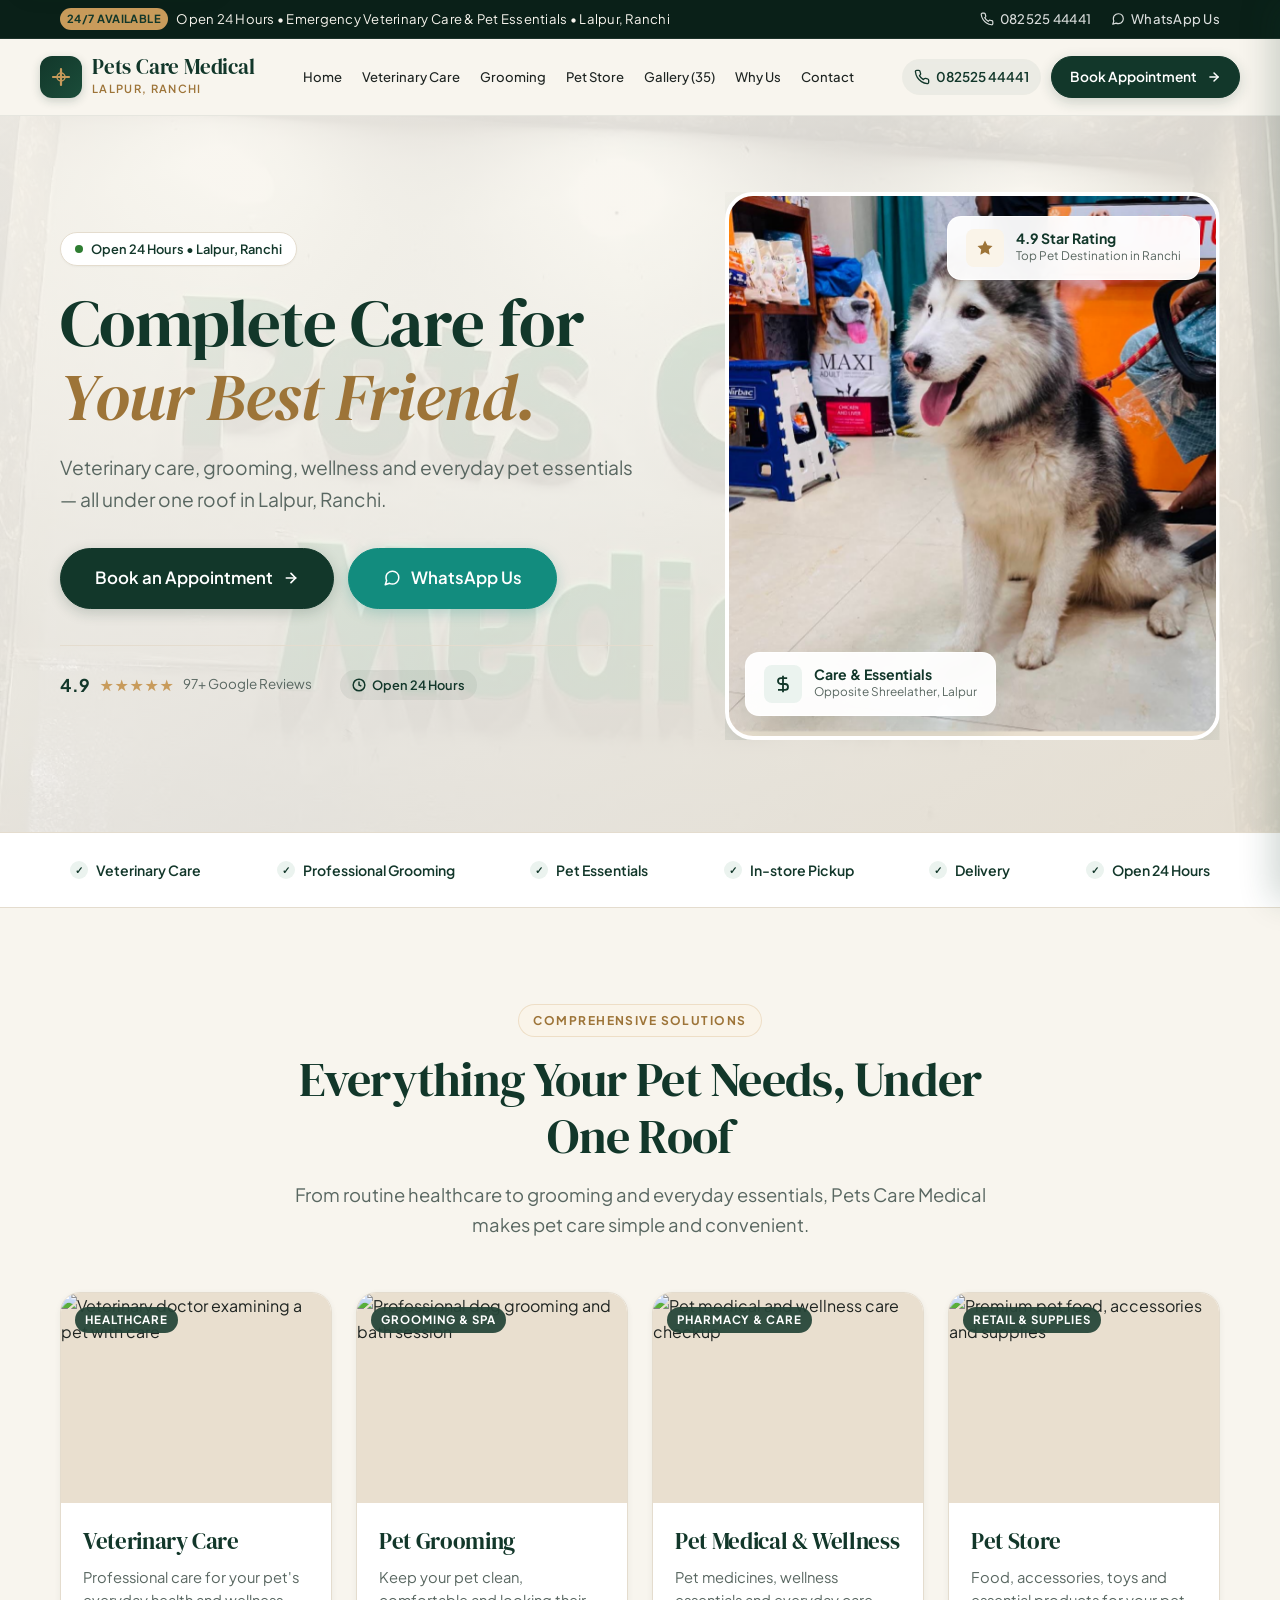
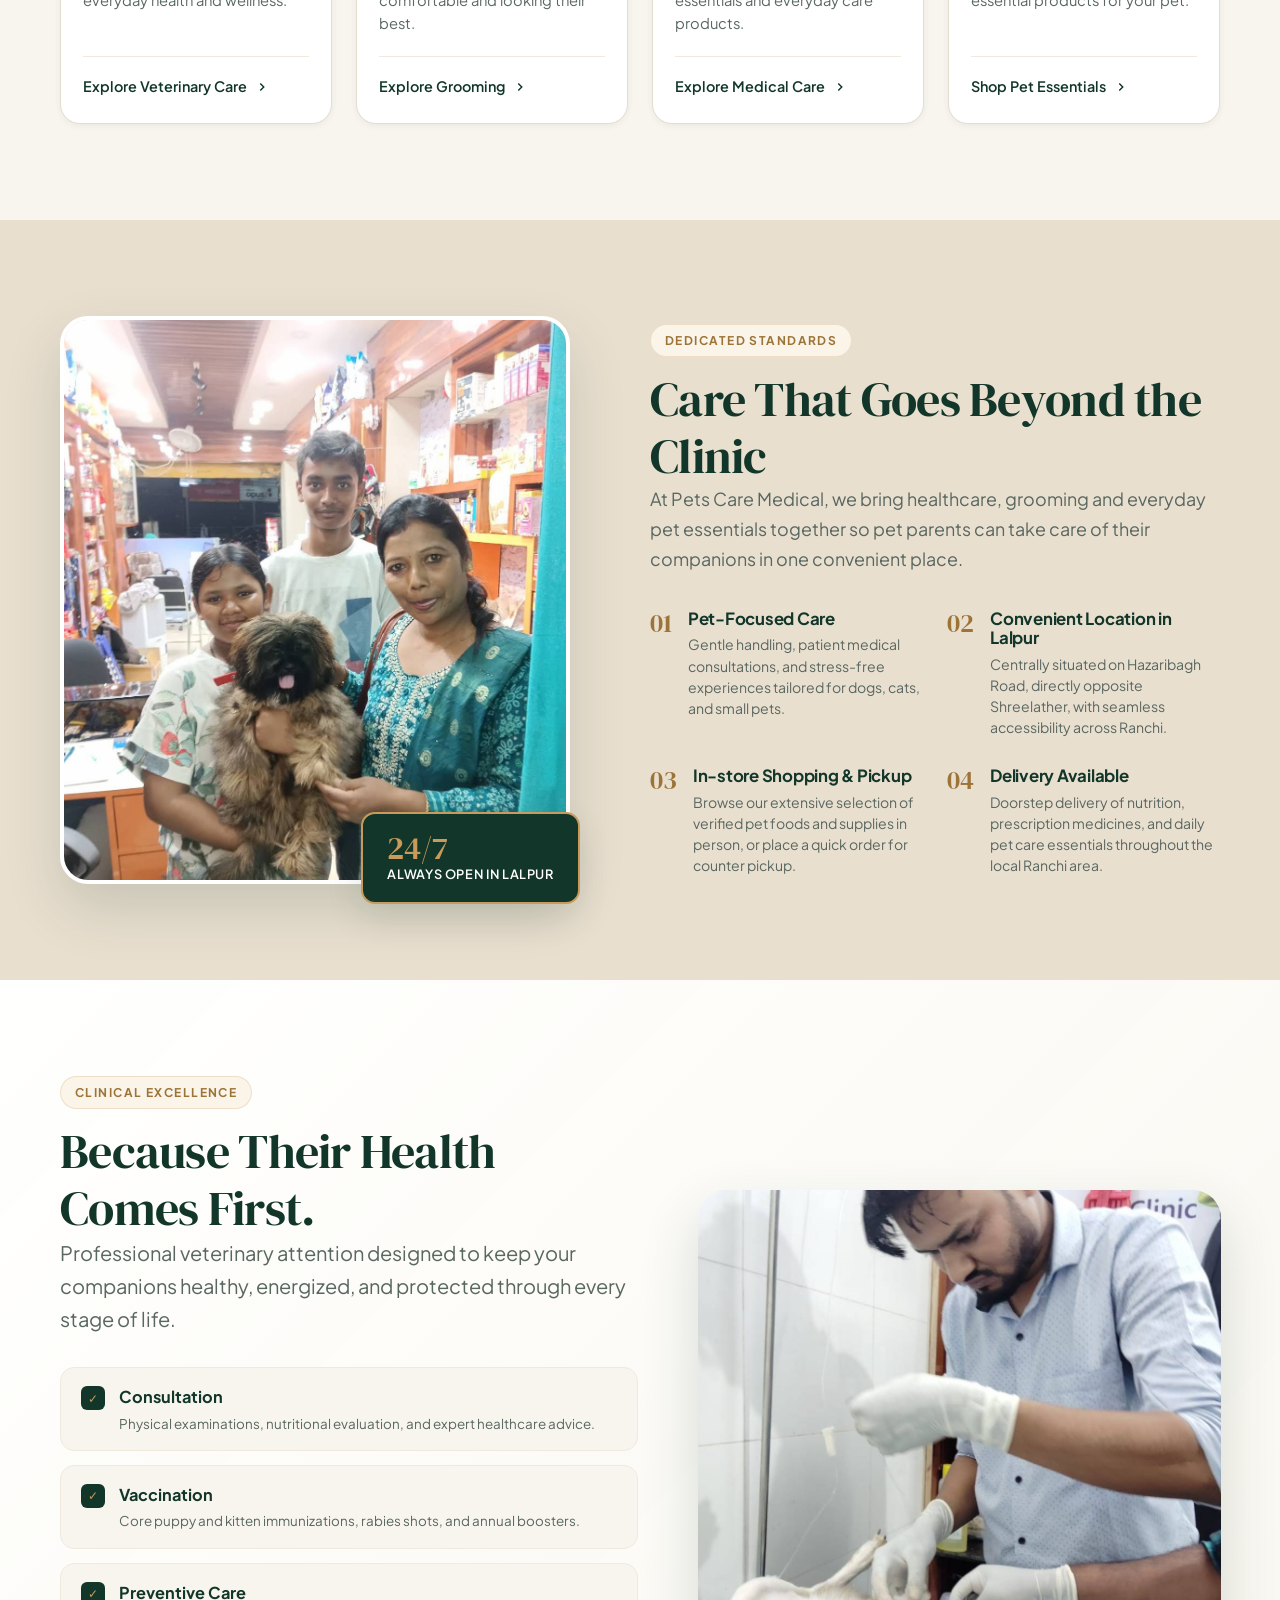
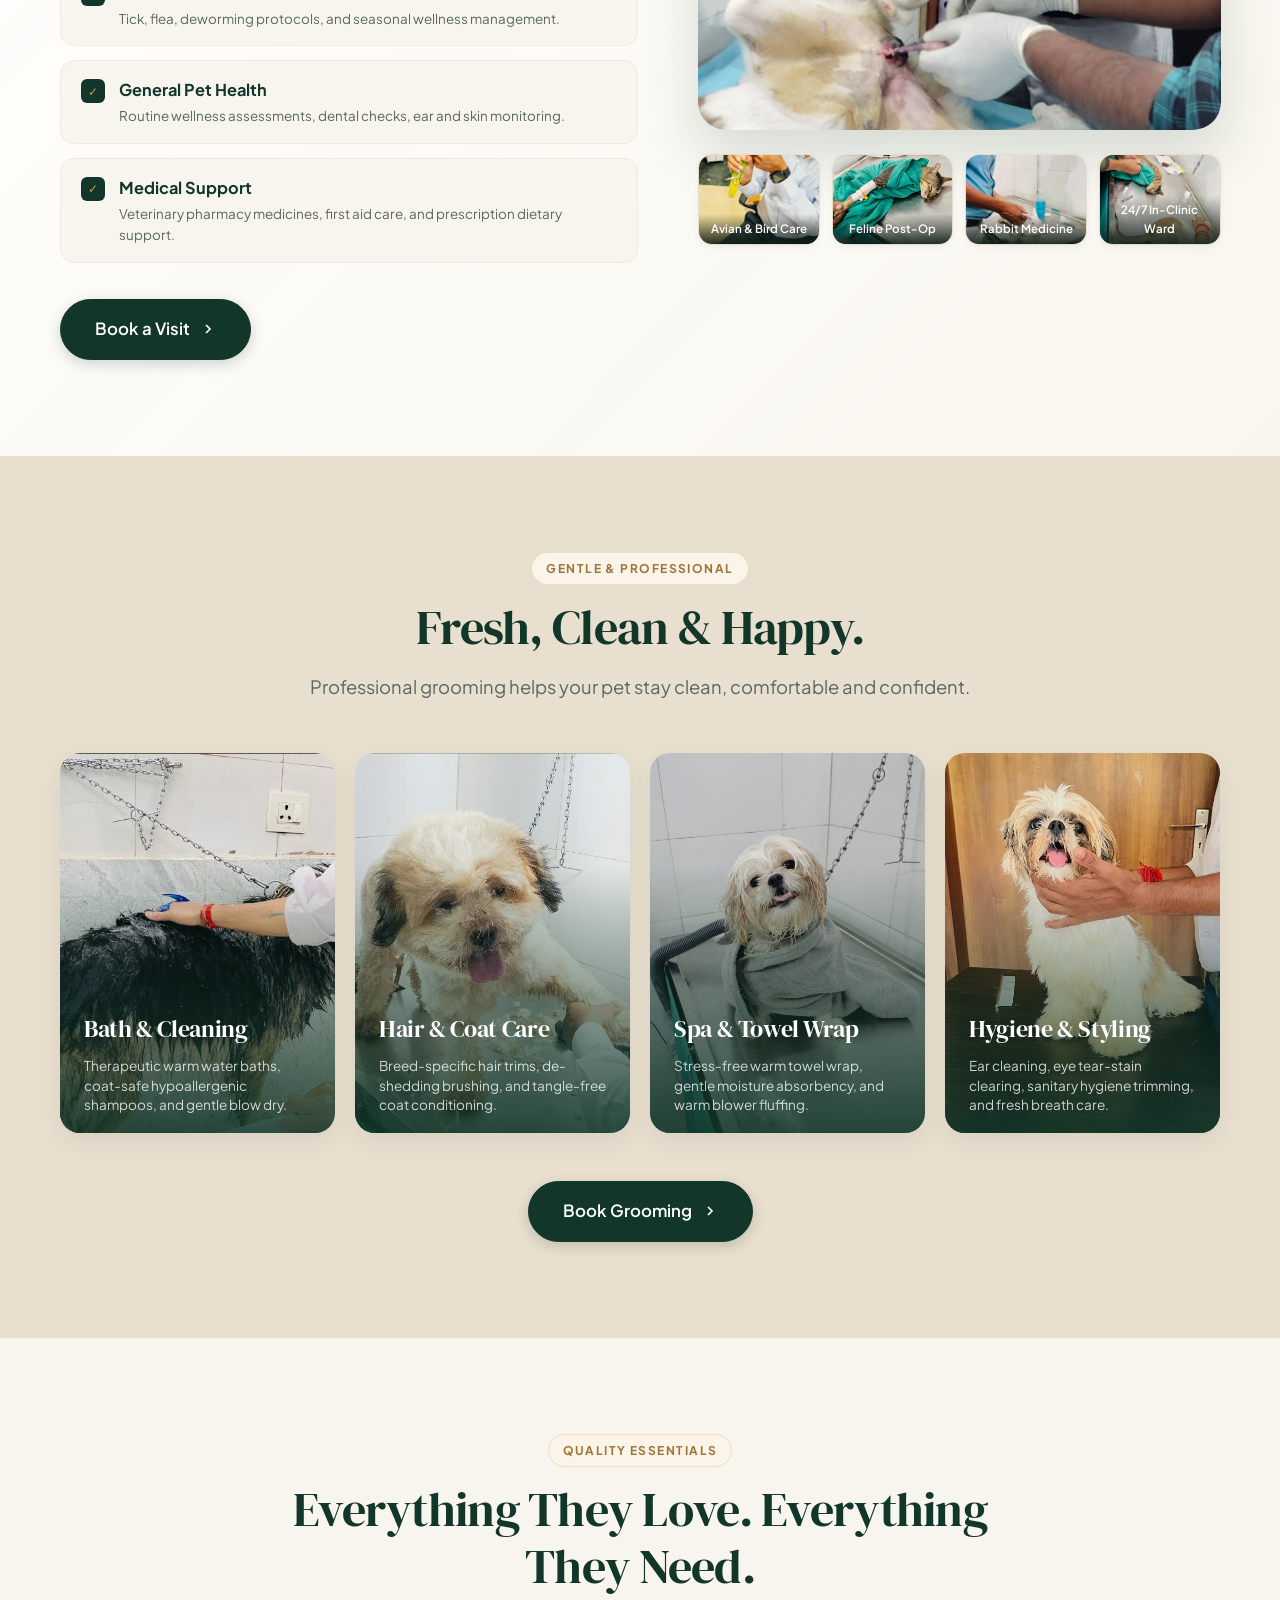
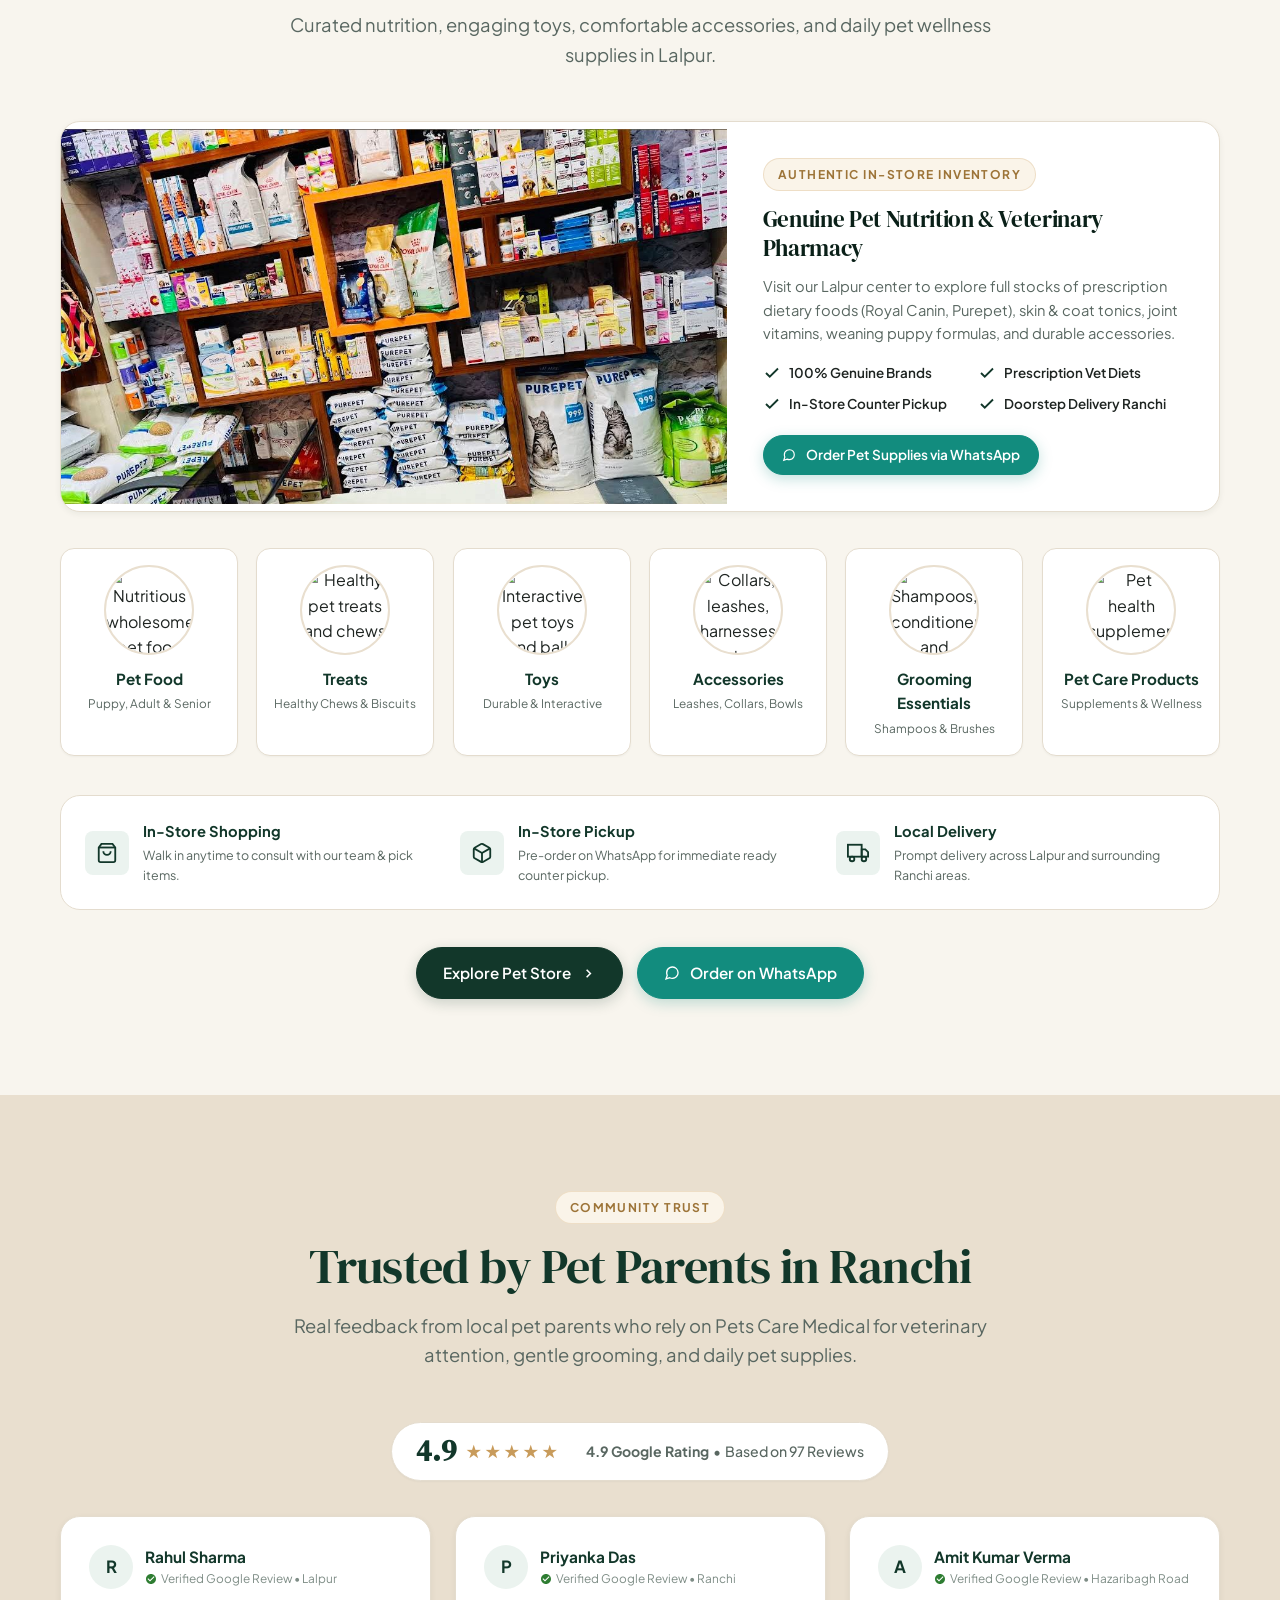
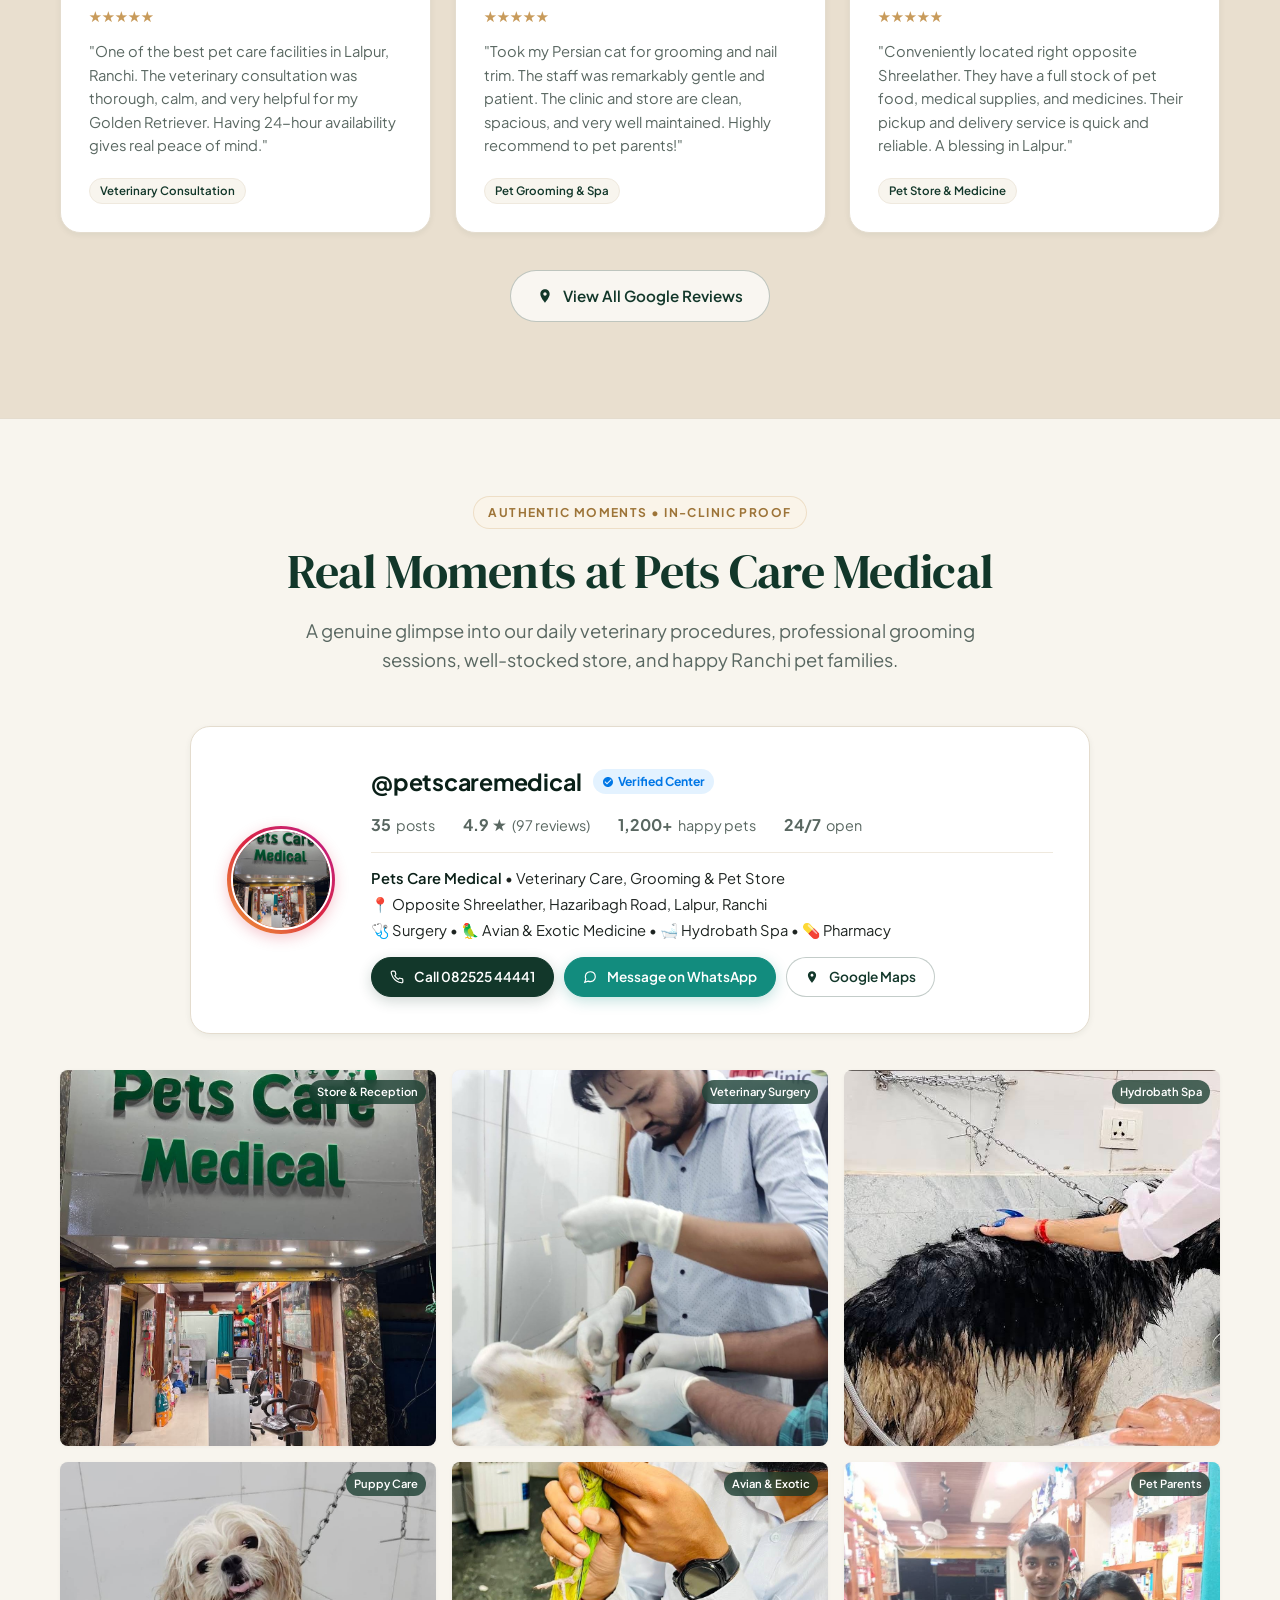
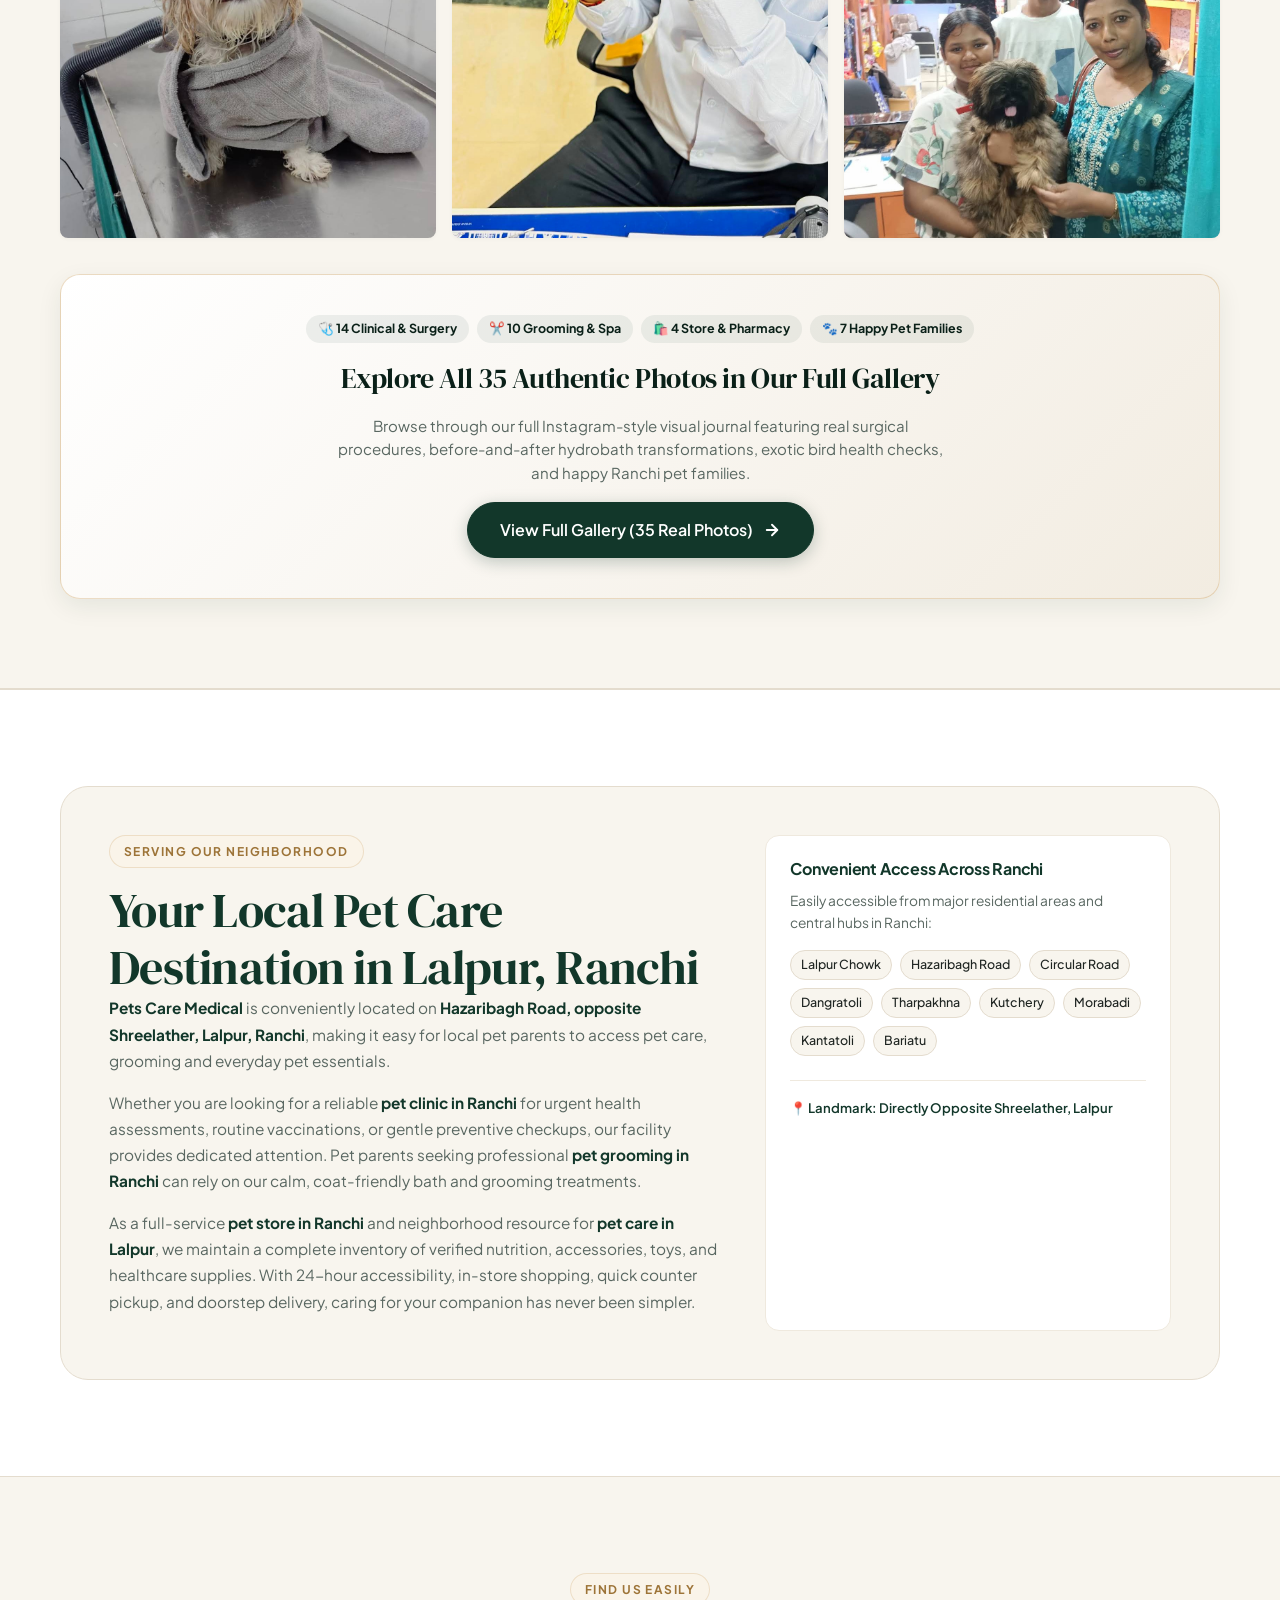
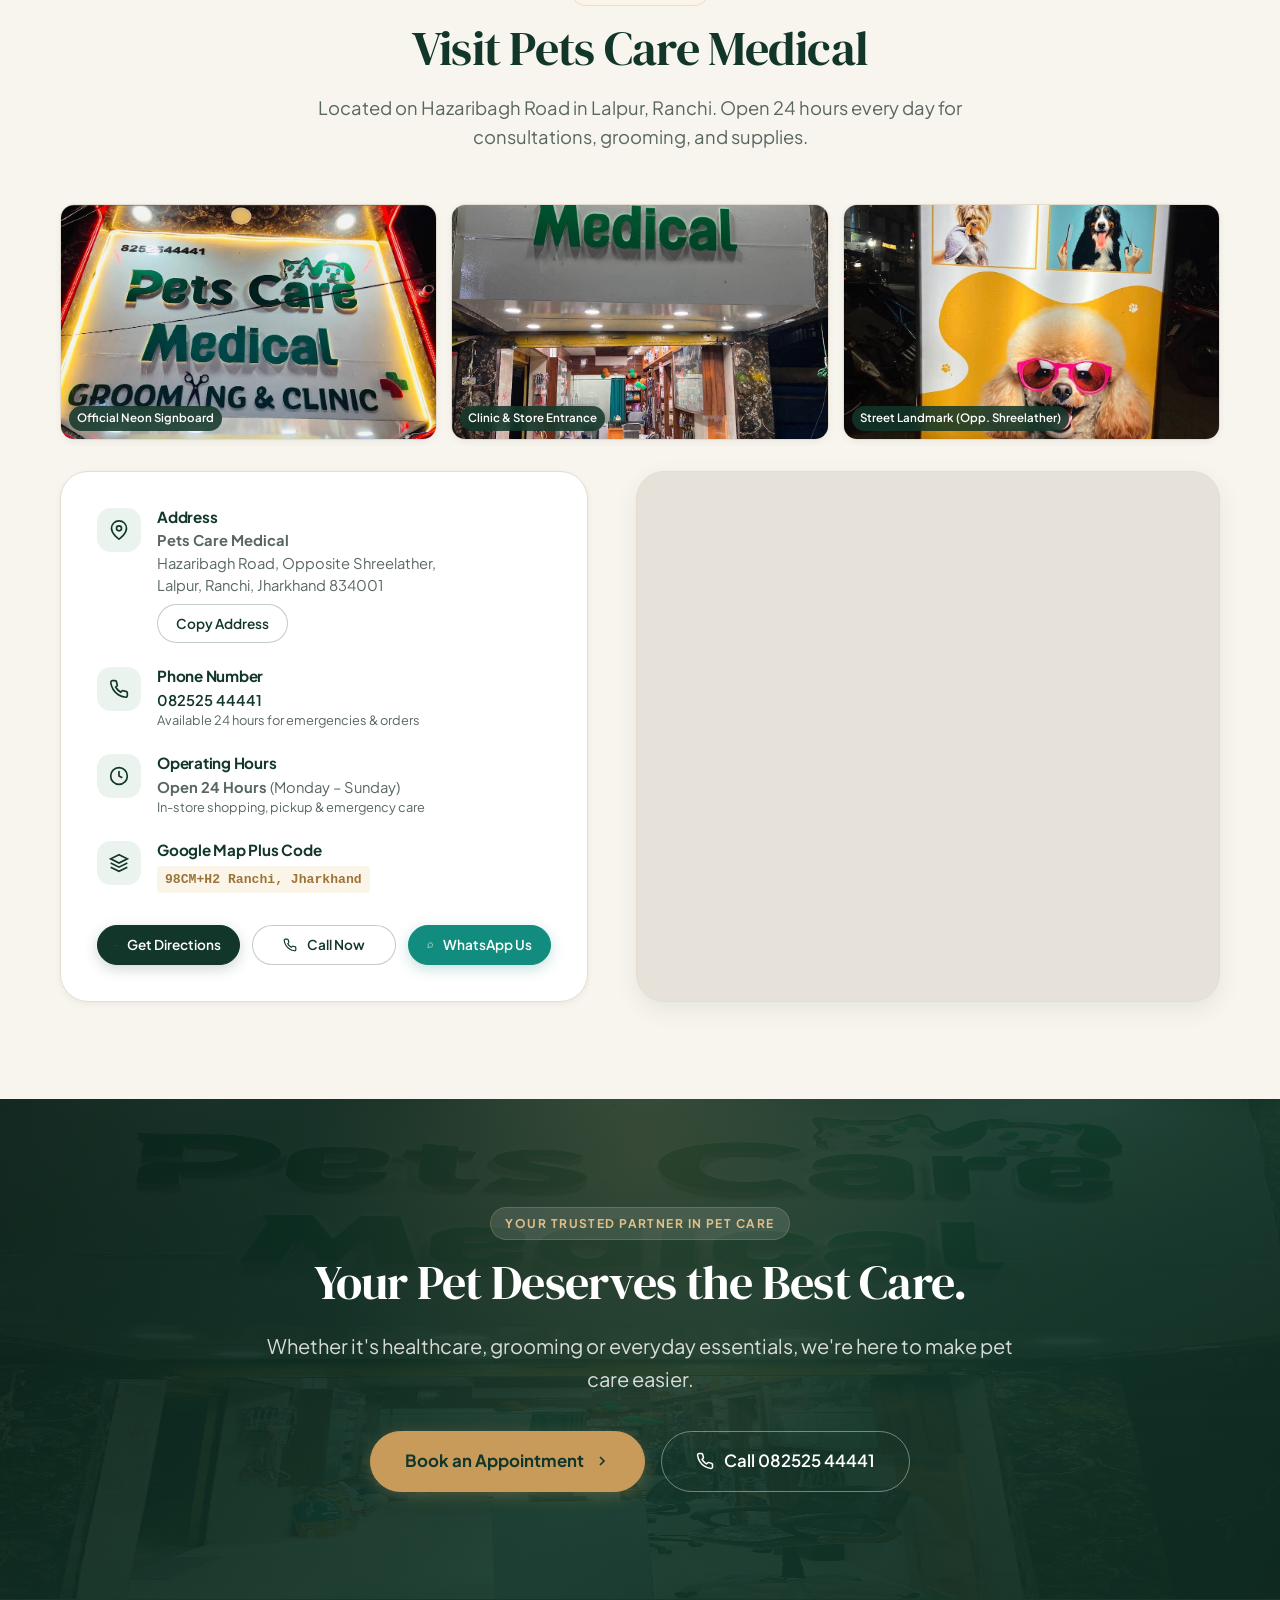
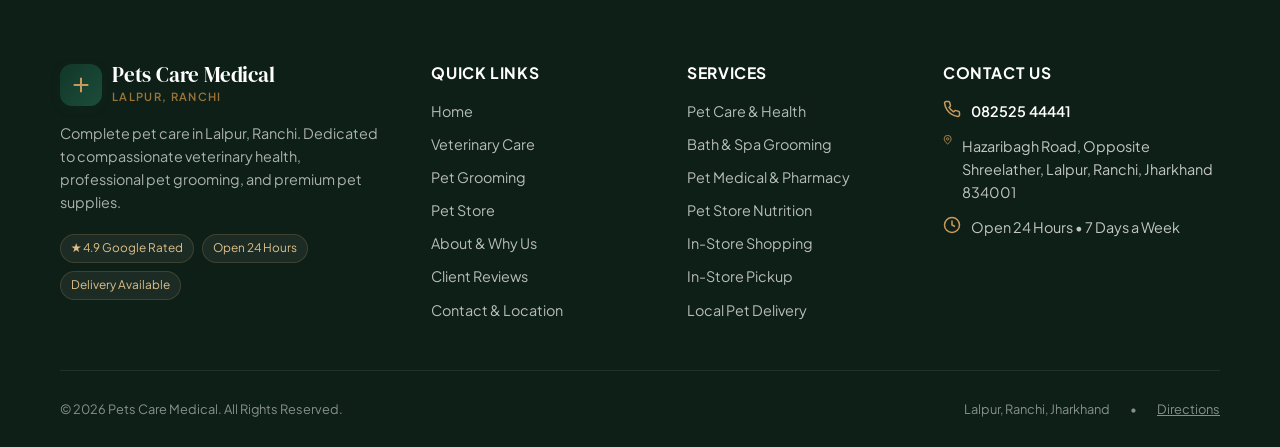
==== commit 65339b6e: "Implement complete 26-point premium animation and micro-interaction system" ====
--- a/index.html
+++ b/index.html
@@ -126,6 +126,32 @@
   </script>
 </head>
 <body>
+  <!-- Scroll Progress Bar Indicator -->
+  <div class="scroll-progress-bar" id="scrollProgressBar" aria-hidden="true"></div>
+
+  <!-- Subtle Luxury Desktop Cursor -->
+  <div class="custom-cursor-dot" id="cursorDot" aria-hidden="true"></div>
+  <div class="custom-cursor-ring" id="cursorRing" aria-hidden="true"></div>
+
+  <!-- Site Preloader -->
+  <div class="site-preloader" id="sitePreloader" aria-hidden="true">
+    <div class="preloader-content">
+      <div class="preloader-logo">
+        <div class="preloader-symbol">
+          <svg width="28" height="28" viewBox="0 0 24 24" fill="none" stroke="currentColor" stroke-width="2.2" stroke-linecap="round" stroke-linejoin="round">
+            <path d="M12 4v16M4 12h16"></path>
+            <circle cx="12" cy="12" r="4" fill="none" stroke="currentColor" stroke-width="1.5"></circle>
+          </svg>
+        </div>
+        <div class="preloader-brand">Pets Care Medical</div>
+        <div class="preloader-sub">Lalpur, Ranchi &bull; 24/7 Care</div>
+      </div>
+      <div class="preloader-track">
+        <div class="preloader-bar"></div>
+      </div>
+    </div>
+  </div>
+
   <!-- Accessibility: Skip to Content -->
   <a href="#main-content" class="skip-link">Skip to main content</a>
 
@@ -260,7 +286,8 @@
           </div>
           
           <h1 class="hero-headline" id="heroHeadline">
-            Complete Care for <em>Your Best Friend.</em>
+            <span class="hero-line-wrap"><span class="hero-line">Complete Care for</span></span>
+            <span class="hero-line-wrap"><span class="hero-line"><em>Your Best Friend.</em></span></span>
           </h1>
           
           <p class="hero-description">
@@ -281,11 +308,11 @@
           <!-- Trust Row -->
           <div class="trust-row">
             <div class="trust-item">
-              <div class="trust-rating-val">4.9</div>
+              <div class="trust-rating-val" data-count-to="4.9">4.9</div>
               <div class="trust-rating-stars" aria-label="4.9 out of 5 stars">
-                <span>★</span><span>★</span><span>★</span><span>★</span><span>★</span>
-              </div>
-              <div class="trust-label">97+ Google Reviews</div>
+                <span class="star-pop">★</span><span class="star-pop">★</span><span class="star-pop">★</span><span class="star-pop">★</span><span class="star-pop">★</span>
+              </div>
+              <div class="trust-label"><span data-count-to="97" data-count-suffix="+">97+</span> Google Reviews</div>
             </div>
 
             <div class="trust-badge-pill">
@@ -373,7 +400,7 @@
         <p>From routine healthcare to grooming and everyday essentials, Pets Care Medical makes pet care simple and convenient.</p>
       </div>
 
-      <div class="services-grid">
+      <div class="services-grid stagger-grid">
         <!-- CARD 1: Veterinary Care -->
         <article class="service-card fade-in-up">
           <div class="service-card-media">
@@ -478,7 +505,7 @@
     <div class="container">
       <div class="why-grid">
         <!-- Left: Real Photo of Local Pet Parents -->
-        <div class="why-image-column fade-in-up">
+        <div class="why-image-column reveal-left">
           <div class="why-image-frame">
             <img 
               src="assets/real/real_25.jpg" 
@@ -489,13 +516,13 @@
             >
           </div>
           <div class="why-badge-experience">
-            <div class="badge-exp-number">24/7</div>
+            <div class="badge-exp-number" data-count-to="24" data-count-suffix="/7">24/7</div>
             <div class="badge-exp-text">Always Open in Lalpur</div>
           </div>
         </div>
 
         <!-- Right: Editorial Narrative & 4 Numbered Points -->
-        <div class="why-content-column fade-in-up">
+        <div class="why-content-column reveal-right">
           <span class="section-tag">Dedicated Standards</span>
           <h2 id="whyTitle">Care That Goes Beyond the Clinic</h2>
           <p class="why-lead-text">
@@ -922,16 +949,16 @@
       <!-- Overall Google Rating Badge -->
       <div class="reviews-stat-banner fade-in-up">
         <div class="rating-score-display">
-          <span class="score-num">4.9</span>
-          <div class="score-stars">★★★★★</div>
+          <span class="score-num" data-count-to="4.9">4.9</span>
+          <div class="score-stars"><span class="star-pop">★</span><span class="star-pop">★</span><span class="star-pop">★</span><span class="star-pop">★</span><span class="star-pop">★</span></div>
         </div>
         <div class="score-meta">
-          <strong>4.9 Google Rating</strong> &nbsp;•&nbsp; Based on 97 Reviews
+          <strong>4.9 Google Rating</strong> &nbsp;•&nbsp; Based on <span data-count-to="97">97</span> Reviews
         </div>
       </div>
 
       <!-- 3 Genuine Google Review Cards -->
-      <div class="reviews-grid">
+      <div class="reviews-grid stagger-grid">
         <!-- Review 1 -->
         <article class="review-card fade-in-up">
           <div class="review-header">
@@ -1396,7 +1423,7 @@
           </div>
 
           <!-- Action Buttons -->
-          <div class="location-actions-grid">
+          <div class="location-actions-grid stagger-grid">
             <a href="https://www.google.com/maps/dir/?api=1&destination=Pets+Care+Medical,+Hazaribagh+Road,+opposite+Shreelather,+Lalpur,+Ranchi,+Jharkhand+834001" target="_blank" rel="noopener noreferrer" class="btn btn-primary btn-sm">
               <svg width="14" height="14" viewBox="0 0 24 24" fill="none" stroke="currentColor" stroke-width="2"><polygon points="3 11 22 2 13 21 11 13 3 11"></polygon></svg>
               <span>Get Directions</span>
@@ -1413,7 +1440,7 @@
         </div>
 
         <!-- Interactive Google Maps Frame -->
-        <div class="location-map-card fade-in-up">
+        <div class="location-map-card reveal-scale">
           <iframe 
             title="Pets Care Medical Location Map in Lalpur Ranchi"
             src="https://maps.google.com/maps?q=Pets%20Care%20Medical%20Hazaribagh%20Road%20Lalpur%20Ranchi%20Jharkhand&t=&z=16&ie=UTF8&iwloc=&output=embed" 
@@ -1436,7 +1463,7 @@
         <p>Whether it's healthcare, grooming or everyday essentials, we're here to make pet care easier.</p>
         
         <div class="final-cta-buttons">
-          <button type="button" class="btn btn-gold btn-lg" data-open-modal="booking">
+          <button type="button" class="btn btn-gold btn-lg btn-emergency-pulse" data-open-modal="booking">
             <span>Book an Appointment</span>
             <svg width="16" height="16" viewBox="0 0 24 24" fill="none" stroke="currentColor" stroke-width="2.5"><polyline points="9 18 15 12 9 6"></polyline></svg>
           </button>
--- a/styles.css
+++ b/styles.css
@@ -56,6 +56,7 @@
   --radius-full: 9999px;
 
   /* Transitions */
+  --ease-cinematic: cubic-bezier(0.22, 1, 0.36, 1);
   --transition-fast: 180ms cubic-bezier(0.16, 1, 0.3, 1);
   --transition-normal: 280ms cubic-bezier(0.16, 1, 0.3, 1);
   --transition-slow: 480ms cubic-bezier(0.16, 1, 0.3, 1);
@@ -3971,3 +3972,621 @@
   font-weight: 600;
 }
 
+/* ==========================================================================
+   PREMIUM WEBSITE ANIMATION SYSTEM (26-POINT SPECIFICATION)
+   Cinematic, Subtle, GPU-Accelerated & Accessible
+   ========================================================================== */
+
+/* 1. Page Load Preloader */
+.site-preloader {
+  position: fixed;
+  inset: 0;
+  z-index: 100000;
+  background-color: var(--color-bg);
+  display: flex;
+  align-items: center;
+  justify-content: center;
+  flex-direction: column;
+  transition: opacity 0.5s var(--ease-cinematic), visibility 0.5s;
+  pointer-events: auto;
+}
+
+.site-preloader.fade-out {
+  opacity: 0;
+  visibility: hidden;
+  pointer-events: none;
+}
+
+.preloader-content {
+  display: flex;
+  flex-direction: column;
+  align-items: center;
+  text-align: center;
+  gap: 18px;
+  max-width: 320px;
+  padding: 20px;
+}
+
+.preloader-logo {
+  display: flex;
+  flex-direction: column;
+  align-items: center;
+  gap: 12px;
+  opacity: 0;
+  transform: translateY(14px) scale(0.96);
+  animation: preloaderLogoIn 0.8s var(--ease-cinematic) 0.1s forwards;
+}
+
+.preloader-symbol {
+  width: 54px;
+  height: 54px;
+  background: linear-gradient(135deg, var(--color-primary), #1b4d3a);
+  border-radius: var(--radius-md);
+  display: flex;
+  align-items: center;
+  justify-content: center;
+  color: var(--color-accent);
+  box-shadow: 0 6px 20px rgba(18, 55, 42, 0.22);
+}
+
+.preloader-brand {
+  font-family: var(--font-serif);
+  font-size: 1.45rem;
+  color: var(--color-primary);
+  letter-spacing: -0.01em;
+}
+
+.preloader-sub {
+  font-size: 0.74rem;
+  font-weight: 600;
+  text-transform: uppercase;
+  letter-spacing: 0.14em;
+  color: var(--color-accent-dark);
+}
+
+.preloader-track {
+  width: 170px;
+  height: 2.5px;
+  background: rgba(18, 55, 42, 0.08);
+  border-radius: 99px;
+  overflow: hidden;
+  position: relative;
+}
+
+.preloader-bar {
+  position: absolute;
+  top: 0;
+  left: 0;
+  bottom: 0;
+  width: 0%;
+  background: linear-gradient(90deg, var(--color-accent), var(--color-primary));
+  border-radius: 99px;
+  animation: preloaderLineFill 1.05s var(--ease-cinematic) 0.15s forwards;
+}
+
+@keyframes preloaderLogoIn {
+  to {
+    opacity: 1;
+    transform: translateY(0) scale(1);
+  }
+}
+
+@keyframes preloaderLineFill {
+  0% { width: 0%; }
+  60% { width: 75%; }
+  100% { width: 100%; }
+}
+
+/* 2. Scroll Progress Bar Indicator */
+.scroll-progress-bar {
+  position: fixed;
+  top: 0;
+  left: 0;
+  height: 2.5px;
+  width: 0%;
+  background: linear-gradient(90deg, var(--color-accent) 0%, #1E4F3D 60%, var(--color-accent) 100%);
+  z-index: 100001;
+  pointer-events: none;
+  transition: width 0.08s linear;
+}
+
+/* 3. Subtle Luxury Desktop Cursor */
+@media (hover: hover) and (pointer: fine) {
+  .custom-cursor-dot {
+    position: fixed;
+    top: 0;
+    left: 0;
+    width: 6px;
+    height: 6px;
+    background-color: var(--color-accent-dark);
+    border-radius: 50%;
+    pointer-events: none;
+    z-index: 999999;
+    transform: translate(-50%, -50%);
+    opacity: 0;
+    transition: opacity 0.3s var(--ease-cinematic), transform 0.15s ease-out;
+    will-change: transform, left, top;
+  }
+
+  .custom-cursor-ring {
+    position: fixed;
+    top: 0;
+    left: 0;
+    width: 32px;
+    height: 32px;
+    border: 1.5px solid rgba(200, 155, 91, 0.55);
+    border-radius: 50%;
+    pointer-events: none;
+    z-index: 999998;
+    transform: translate(-50%, -50%);
+    opacity: 0;
+    transition: width 0.28s var(--ease-cinematic), height 0.28s var(--ease-cinematic), background-color 0.28s var(--ease-cinematic), border-color 0.28s, opacity 0.3s;
+    will-change: transform, left, top;
+  }
+
+  .custom-cursor-dot.cursor-visible,
+  .custom-cursor-ring.cursor-visible {
+    opacity: 1;
+  }
+
+  .custom-cursor-ring.cursor-hover {
+    width: 52px;
+    height: 52px;
+    border-color: var(--color-accent);
+    background-color: rgba(200, 155, 91, 0.14);
+  }
+
+  .custom-cursor-dot.cursor-active {
+    transform: translate(-50%, -50%) scale(0.65);
+  }
+}
+
+@media (hover: none), (pointer: coarse) {
+  .custom-cursor-dot,
+  .custom-cursor-ring {
+    display: none !important;
+  }
+}
+
+/* 4. Header Dynamics */
+.site-header {
+  transition: background-color 0.4s var(--ease-cinematic), box-shadow 0.4s var(--ease-cinematic), backdrop-filter 0.4s !important;
+}
+
+.site-header.scrolled {
+  background-color: rgba(248, 245, 238, 0.95) !important;
+  backdrop-filter: blur(16px);
+  -webkit-backdrop-filter: blur(16px);
+  box-shadow: 0 4px 24px rgba(18, 55, 42, 0.08) !important;
+}
+
+.nav-desktop .nav-link {
+  position: relative;
+  transition: color 0.3s var(--ease-cinematic);
+}
+
+.nav-desktop .nav-link::after {
+  content: '';
+  position: absolute;
+  bottom: -2px;
+  left: 0;
+  width: 0;
+  height: 2px;
+  background-color: var(--color-accent);
+  border-radius: 2px;
+  transition: width 0.32s var(--ease-cinematic);
+}
+
+.nav-desktop .nav-link:hover::after,
+.nav-desktop .nav-link.active::after {
+  width: 100%;
+}
+
+.header-cta-btn {
+  transition: transform 0.25s var(--ease-cinematic), box-shadow 0.25s var(--ease-cinematic), background-color 0.25s !important;
+}
+
+.header-cta-btn:hover {
+  transform: translateY(-2px);
+  box-shadow: 0 6px 18px rgba(18, 55, 42, 0.22);
+}
+
+/* 5. Hero Cinematic Line-by-Line & Image Reveal */
+.hero-line-wrap {
+  display: block;
+  overflow: hidden;
+}
+
+.hero-line {
+  display: inline-block;
+  transform: translateY(115%);
+  opacity: 0;
+  transition: transform 0.85s var(--ease-cinematic), opacity 0.85s var(--ease-cinematic);
+}
+
+.hero-loaded .hero-line-wrap:nth-child(1) .hero-line {
+  transform: translateY(0);
+  opacity: 1;
+  transition-delay: 0.1s;
+}
+
+.hero-loaded .hero-line-wrap:nth-child(2) .hero-line {
+  transform: translateY(0);
+  opacity: 1;
+  transition-delay: 0.22s;
+}
+
+.hero-description {
+  opacity: 0;
+  transform: translateY(28px);
+  transition: opacity 0.8s var(--ease-cinematic) 0.35s, transform 0.8s var(--ease-cinematic) 0.35s;
+}
+
+.hero-ctas {
+  opacity: 0;
+  transform: translateY(28px);
+  transition: opacity 0.8s var(--ease-cinematic) 0.48s, transform 0.8s var(--ease-cinematic) 0.48s;
+}
+
+.trust-row {
+  opacity: 0;
+  transform: translateY(24px);
+  transition: opacity 0.8s var(--ease-cinematic) 0.62s, transform 0.8s var(--ease-cinematic) 0.62s;
+}
+
+.hero-loaded .hero-description,
+.hero-loaded .hero-ctas,
+.hero-loaded .trust-row {
+  opacity: 1;
+  transform: translateY(0);
+}
+
+/* Hero Image Cinematic Reveal */
+.hero-image-frame {
+  clip-path: inset(0 0 100% 0);
+  transition: clip-path 1.2s var(--ease-cinematic) 0.15s !important;
+}
+
+.hero-loaded .hero-image-frame {
+  clip-path: inset(0 0 0% 0) !important;
+}
+
+.hero-image-frame img {
+  transform: scale(1.05);
+  transition: transform 9s cubic-bezier(0.25, 1, 0.5, 1);
+  will-change: transform;
+}
+
+.hero-loaded .hero-image-frame img {
+  transform: scale(1.00);
+}
+
+/* 6. Universal Scroll Reveal System */
+.fade-in-up {
+  opacity: 0;
+  transform: translateY(40px);
+  transition: opacity 0.8s var(--ease-cinematic), transform 0.8s var(--ease-cinematic);
+  will-change: transform, opacity;
+}
+
+.fade-in-up.in-view {
+  opacity: 1;
+  transform: translateY(0);
+}
+
+.reveal-left {
+  opacity: 0;
+  transform: translateX(-40px);
+  transition: opacity 0.85s var(--ease-cinematic), transform 0.85s var(--ease-cinematic);
+  will-change: transform, opacity;
+}
+
+.reveal-left.in-view {
+  opacity: 1;
+  transform: translateX(0);
+}
+
+.reveal-right {
+  opacity: 0;
+  transform: translateX(40px);
+  transition: opacity 0.85s var(--ease-cinematic), transform 0.85s var(--ease-cinematic);
+  will-change: transform, opacity;
+}
+
+.reveal-right.in-view {
+  opacity: 1;
+  transform: translateX(0);
+}
+
+.reveal-scale {
+  opacity: 0;
+  transform: scale(0.96);
+  transition: opacity 0.85s var(--ease-cinematic), transform 0.85s var(--ease-cinematic);
+  will-change: transform, opacity;
+}
+
+.reveal-scale.in-view {
+  opacity: 1;
+  transform: scale(1);
+}
+
+/* Stagger Cascades */
+.stagger-grid.in-view > *:nth-child(1), .stagger-delay-1.in-view { transition-delay: 0.05s; }
+.stagger-grid.in-view > *:nth-child(2), .stagger-delay-2.in-view { transition-delay: 0.12s; }
+.stagger-grid.in-view > *:nth-child(3), .stagger-delay-3.in-view { transition-delay: 0.19s; }
+.stagger-grid.in-view > *:nth-child(4), .stagger-delay-4.in-view { transition-delay: 0.26s; }
+.stagger-grid.in-view > *:nth-child(5), .stagger-delay-5.in-view { transition-delay: 0.33s; }
+.stagger-grid.in-view > *:nth-child(6), .stagger-delay-6.in-view { transition-delay: 0.40s; }
+.stagger-grid.in-view > *:nth-child(7), .stagger-delay-7.in-view { transition-delay: 0.47s; }
+.stagger-grid.in-view > *:nth-child(8), .stagger-delay-8.in-view { transition-delay: 0.54s; }
+
+/* 7. Service Cards Polish */
+.service-card {
+  transition: transform 0.35s var(--ease-cinematic), box-shadow 0.35s var(--ease-cinematic), border-color 0.35s var(--ease-cinematic) !important;
+}
+
+.service-card:hover {
+  transform: translateY(-8px) !important;
+  box-shadow: 0 16px 36px rgba(18, 55, 42, 0.12) !important;
+  border-color: rgba(200, 155, 91, 0.4) !important;
+}
+
+.service-card .card-media img {
+  transition: transform 0.6s var(--ease-cinematic) !important;
+}
+
+.service-card:hover .card-media img {
+  transform: scale(1.04) !important;
+}
+
+.service-card .card-cta svg,
+.service-card .card-arrow {
+  transition: transform 0.3s var(--ease-cinematic) !important;
+}
+
+.service-card:hover .card-cta svg,
+.service-card:hover .card-arrow {
+  transform: translateX(5px) !important;
+}
+
+/* 8. Large Photography Cinematic Hover */
+.editorial-photo,
+.dept-gallery-photo,
+.insta-post-card,
+.store-product-card {
+  transition: transform 0.35s var(--ease-cinematic), box-shadow 0.35s var(--ease-cinematic), border-color 0.35s;
+}
+
+.editorial-photo img,
+.dept-gallery-photo img,
+.insta-post-card img,
+.store-product-card img {
+  transition: transform 0.6s var(--ease-cinematic);
+}
+
+.editorial-photo:hover img,
+.dept-gallery-photo:hover img,
+.insta-post-card:hover img {
+  transform: scale(1.04);
+}
+
+.store-product-card:hover {
+  transform: translateY(-6px);
+  border-color: rgba(200, 155, 91, 0.45);
+  box-shadow: var(--shadow-md);
+}
+
+/* 9. Floating Badges Micro-movement */
+@keyframes floatSlowBadge {
+  0%, 100% {
+    transform: translateY(0);
+  }
+  50% {
+    transform: translateY(-6px);
+  }
+}
+
+@keyframes floatSlowBadgeAlt {
+  0%, 100% {
+    transform: translateY(0);
+  }
+  50% {
+    transform: translateY(6px);
+  }
+}
+
+.badge-bottom-left {
+  animation: floatSlowBadge 5.5s ease-in-out infinite;
+}
+
+.badge-top-right {
+  animation: floatSlowBadgeAlt 6s ease-in-out infinite;
+}
+
+/* 10. Local SEO & Trust Badges Subtle Ambient Glow */
+@keyframes goldAmbientGlow {
+  0%, 100% {
+    box-shadow: 0 0 0 0 rgba(200, 155, 91, 0.2);
+  }
+  50% {
+    box-shadow: 0 0 14px 2px rgba(200, 155, 91, 0.4);
+  }
+}
+
+.local-trust-highlight,
+.seo-trust-badge {
+  animation: goldAmbientGlow 4.5s ease-in-out infinite;
+}
+
+/* 11. Final CTA Ambient Gradient & Button Pulse */
+.final-cta-section {
+  background: 
+    linear-gradient(135deg, rgba(10, 32, 24, 0.95) 0%, rgba(18, 55, 42, 0.92) 50%, rgba(14, 40, 30, 0.96) 100%),
+    url('assets/real/real_02.jpg') center center / cover no-repeat;
+  background-size: 110% 110%;
+  animation: ambientBgDrift 18s ease-in-out infinite alternate;
+}
+
+@keyframes ambientBgDrift {
+  0% { background-position: center top; }
+  100% { background-position: center bottom; }
+}
+
+@keyframes emergencyPulseRing {
+  0% {
+    box-shadow: 0 0 0 0 rgba(200, 155, 91, 0.55);
+  }
+  70% {
+    box-shadow: 0 0 0 16px rgba(200, 155, 91, 0);
+  }
+  100% {
+    box-shadow: 0 0 0 0 rgba(200, 155, 91, 0);
+  }
+}
+
+.btn-emergency-pulse {
+  animation: emergencyPulseRing 2.6s infinite;
+}
+
+/* 12. Button Micro-interactions */
+.btn {
+  transition: transform 0.25s var(--ease-cinematic), box-shadow 0.25s var(--ease-cinematic), background-color 0.25s !important;
+}
+
+.btn:hover {
+  transform: translateY(-2px);
+}
+
+.btn:active {
+  transform: scale(0.97) translateY(0);
+}
+
+.btn svg {
+  transition: transform 0.25s var(--ease-cinematic);
+}
+
+.btn:hover svg {
+  transform: translateX(3px);
+}
+
+/* 13. Mobile Bottom Sticky Bar Slide-in */
+.mobile-action-bar {
+  transform: translateY(105%) !important;
+  transition: transform 0.5s var(--ease-cinematic) !important;
+  will-change: transform;
+}
+
+.mobile-action-bar.bar-visible {
+  transform: translateY(0) !important;
+}
+
+.mobile-action-btn:active {
+  transform: scale(0.94);
+}
+
+/* 14. Mobile Drawer & Hamburger Transitions */
+.hamburger-line {
+  transition: transform 0.35s var(--ease-cinematic), opacity 0.25s, width 0.3s !important;
+}
+
+.hamburger-btn.open .hamburger-line:nth-child(1),
+.hamburger-btn[aria-expanded="true"] .hamburger-line:nth-child(1) {
+  transform: translateY(7px) rotate(45deg);
+}
+
+.hamburger-btn.open .hamburger-line:nth-child(2),
+.hamburger-btn[aria-expanded="true"] .hamburger-line:nth-child(2) {
+  opacity: 0;
+  transform: scaleX(0);
+}
+
+.hamburger-btn.open .hamburger-line:nth-child(3),
+.hamburger-btn[aria-expanded="true"] .hamburger-line:nth-child(3) {
+  transform: translateY(-7px) rotate(-45deg);
+}
+
+.mobile-nav-drawer {
+  transform: translateX(100%);
+  transition: transform 0.45s var(--ease-cinematic) !important;
+  will-change: transform;
+}
+
+.mobile-nav-drawer.open {
+  transform: translateX(0) !important;
+}
+
+.mobile-nav-drawer.open .mobile-nav-link {
+  animation: mobileLinkCascade 0.38s var(--ease-cinematic) backwards;
+}
+
+.mobile-nav-drawer.open .mobile-nav-link:nth-child(1) { animation-delay: 0.05s; }
+.mobile-nav-drawer.open .mobile-nav-link:nth-child(2) { animation-delay: 0.10s; }
+.mobile-nav-drawer.open .mobile-nav-link:nth-child(3) { animation-delay: 0.15s; }
+.mobile-nav-drawer.open .mobile-nav-link:nth-child(4) { animation-delay: 0.20s; }
+.mobile-nav-drawer.open .mobile-nav-link:nth-child(5) { animation-delay: 0.25s; }
+.mobile-nav-drawer.open .mobile-nav-link:nth-child(6) { animation-delay: 0.30s; }
+.mobile-nav-drawer.open .mobile-nav-link:nth-child(7) { animation-delay: 0.35s; }
+.mobile-nav-drawer.open .mobile-nav-link:nth-child(8) { animation-delay: 0.40s; }
+
+@keyframes mobileLinkCascade {
+  from {
+    opacity: 0;
+    transform: translateX(20px);
+  }
+  to {
+    opacity: 1;
+    transform: translateX(0);
+  }
+}
+
+/* 15. Reviews Star Pop Animation */
+.in-view .star-pop {
+  animation: starPopEffect 0.5s var(--ease-cinematic) backwards;
+}
+
+@keyframes starPopEffect {
+  0% {
+    opacity: 0;
+    transform: scale(0.7);
+  }
+  100% {
+    opacity: 1;
+    transform: scale(1);
+  }
+}
+
+/* 16. Reduced Motion Support */
+@media (prefers-reduced-motion: reduce) {
+  *, *::before, *::after {
+    animation-duration: 0.001ms !important;
+    animation-iteration-count: 1 !important;
+    transition-duration: 0.001ms !important;
+    scroll-behavior: auto !important;
+  }
+  
+  .site-preloader {
+    display: none !important;
+  }
+  
+  .fade-in-up,
+  .reveal-left,
+  .reveal-right,
+  .reveal-scale,
+  .hero-line,
+  .hero-description,
+  .hero-ctas,
+  .trust-row,
+  .hero-image-frame {
+    opacity: 1 !important;
+    transform: none !important;
+    clip-path: none !important;
+    transition: none !important;
+  }
+  
+  .custom-cursor-dot,
+  .custom-cursor-ring {
+    display: none !important;
+  }
+}
+
+
